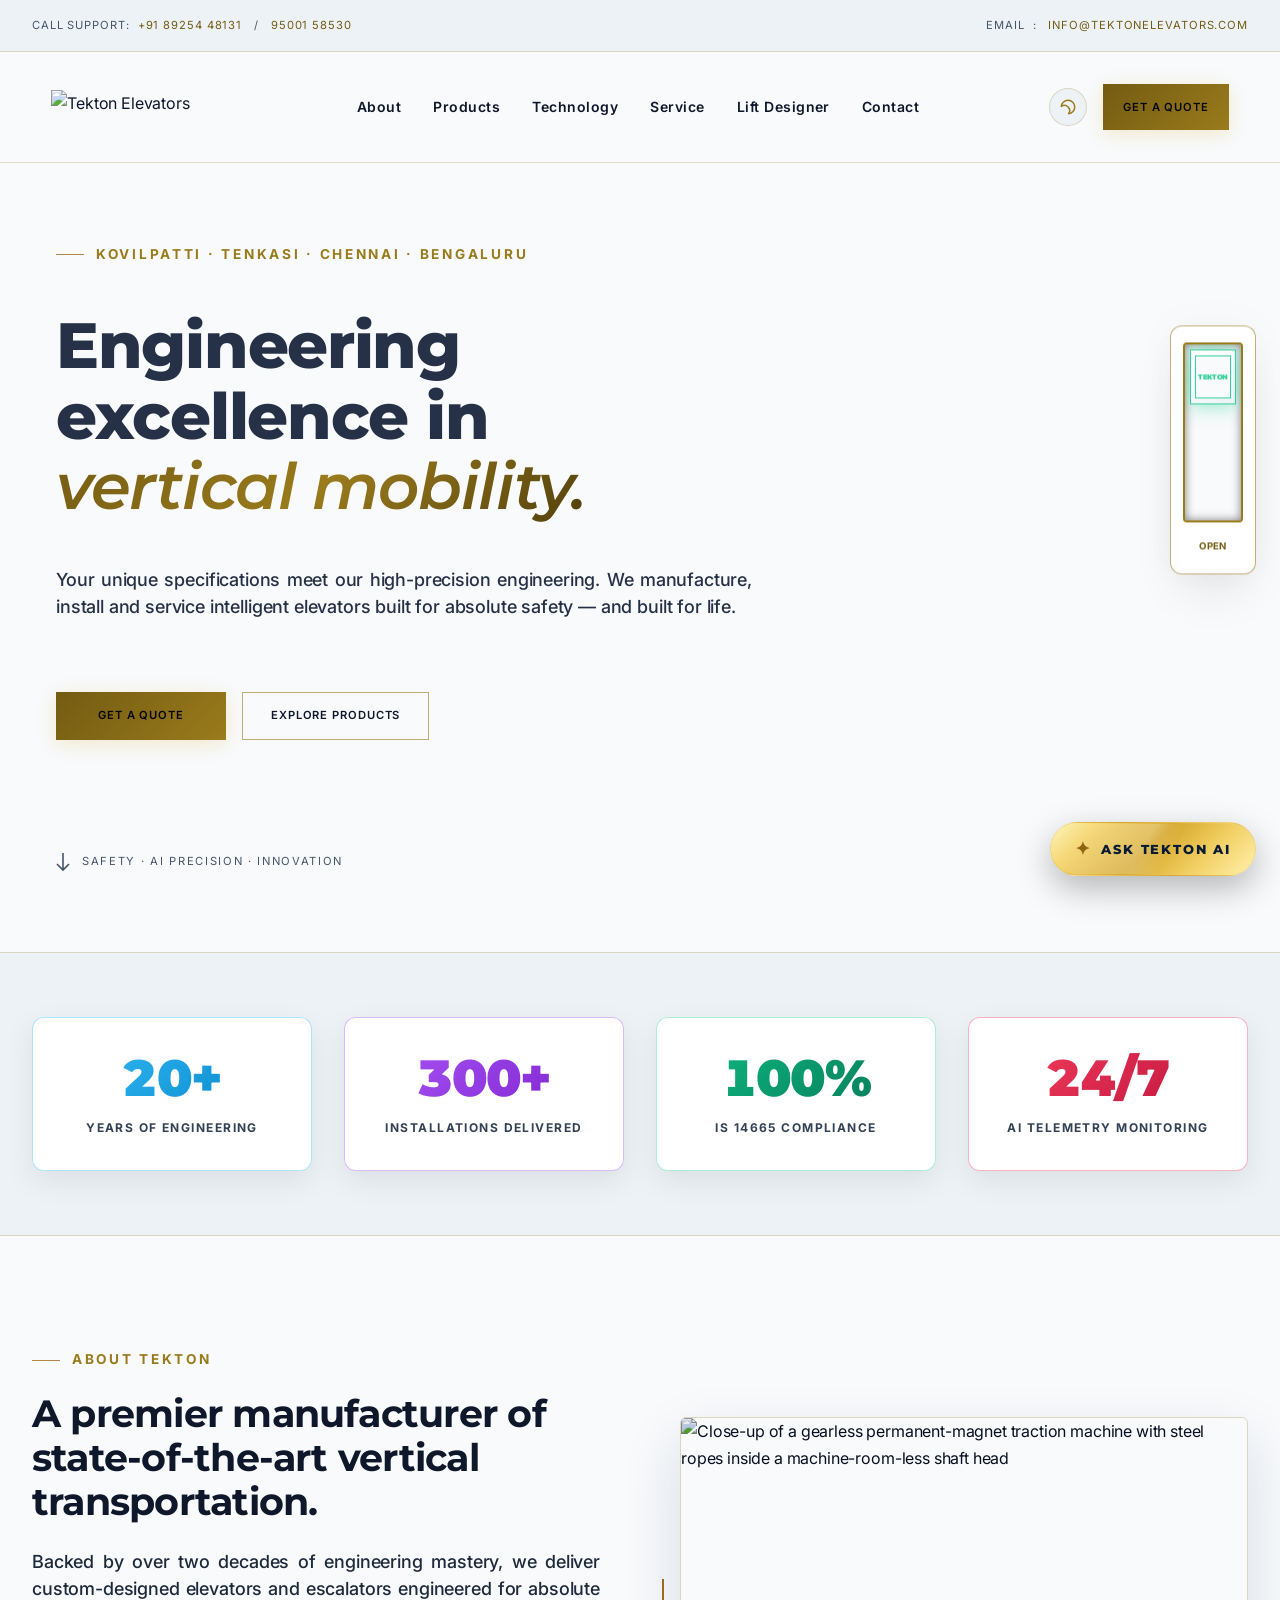
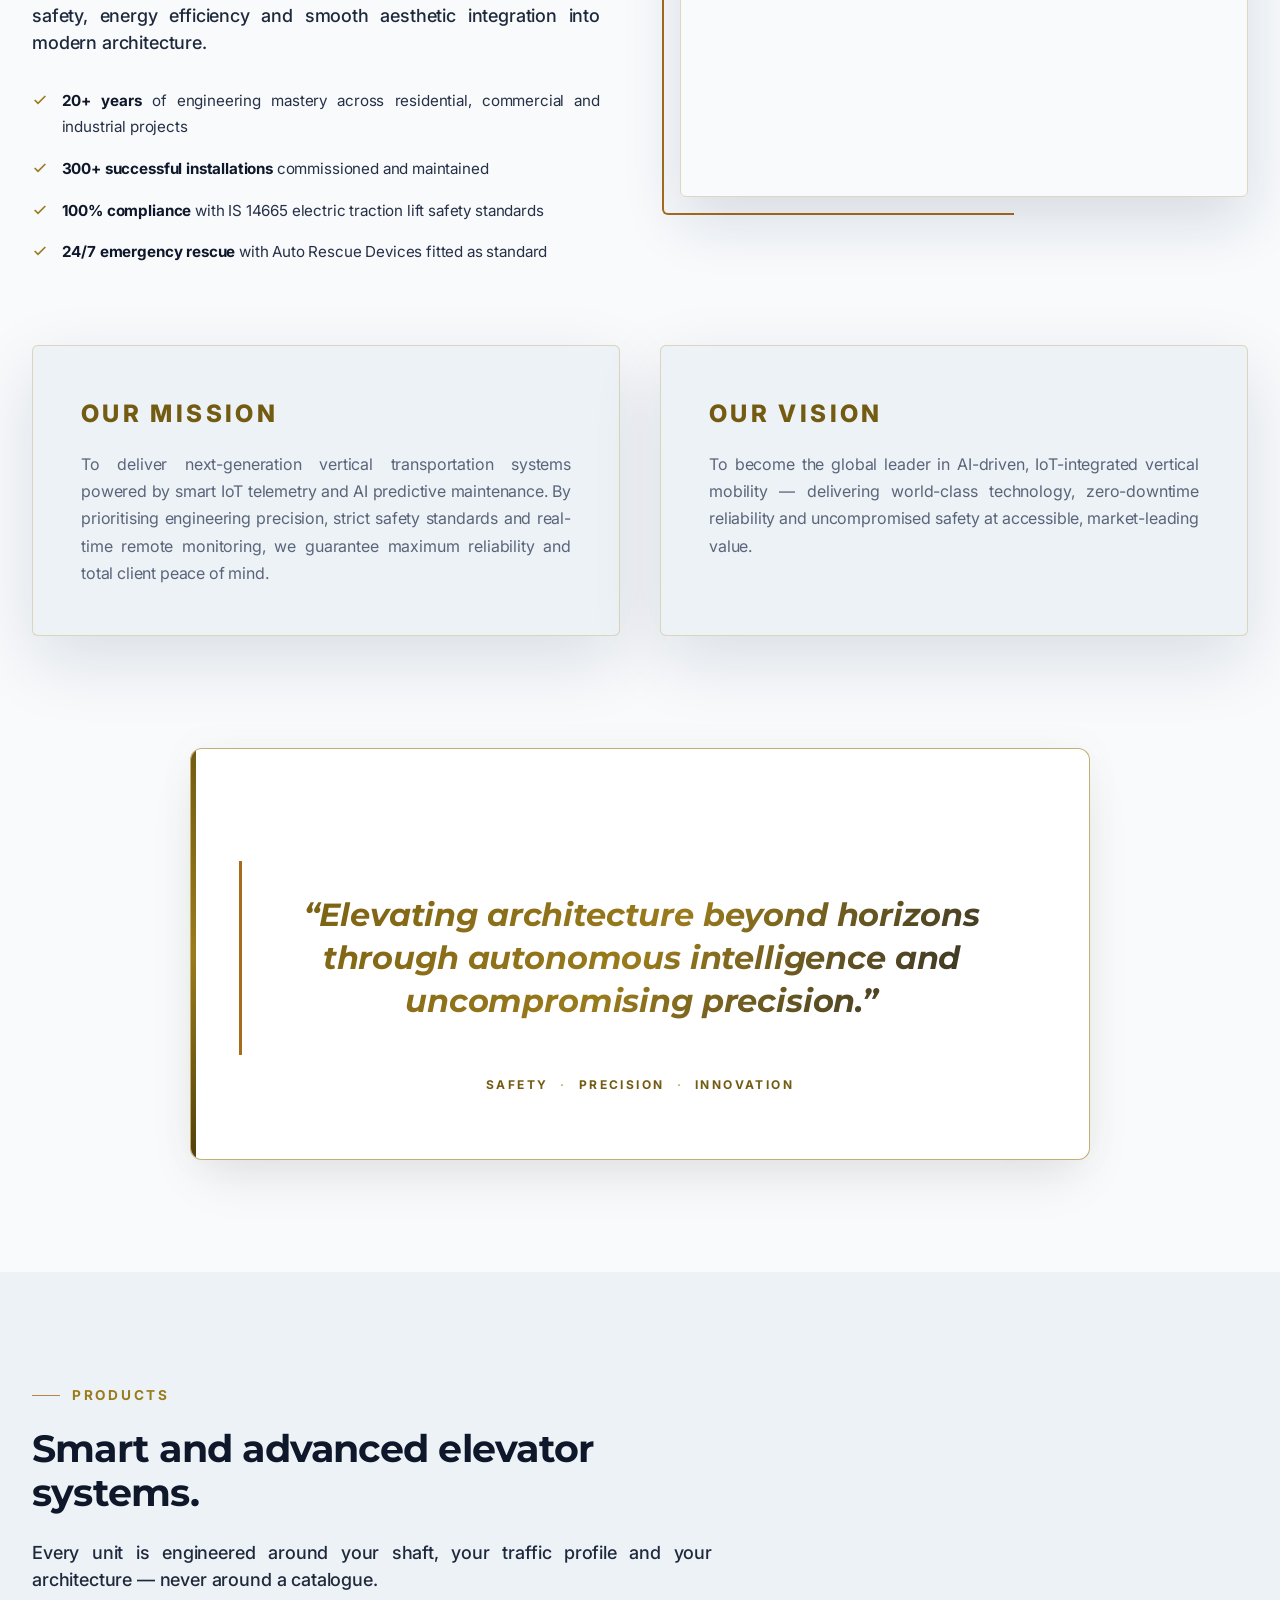
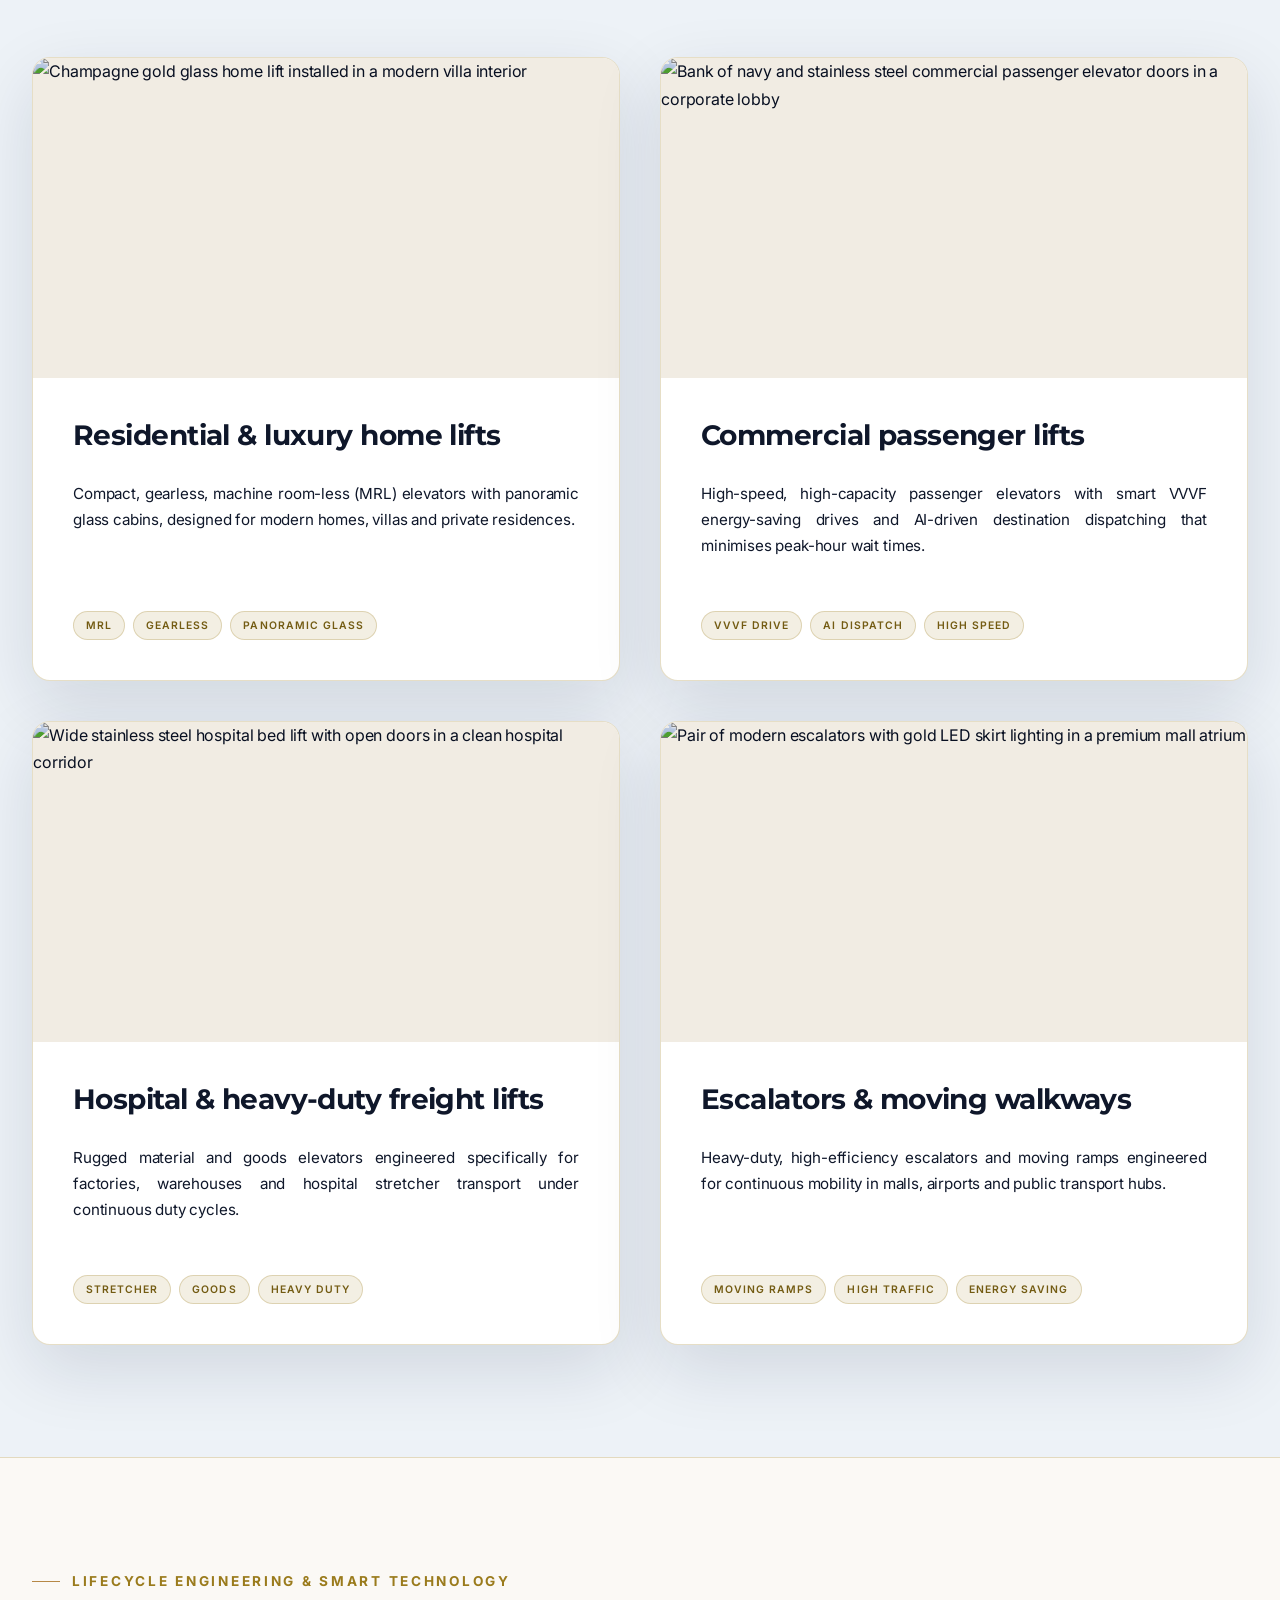
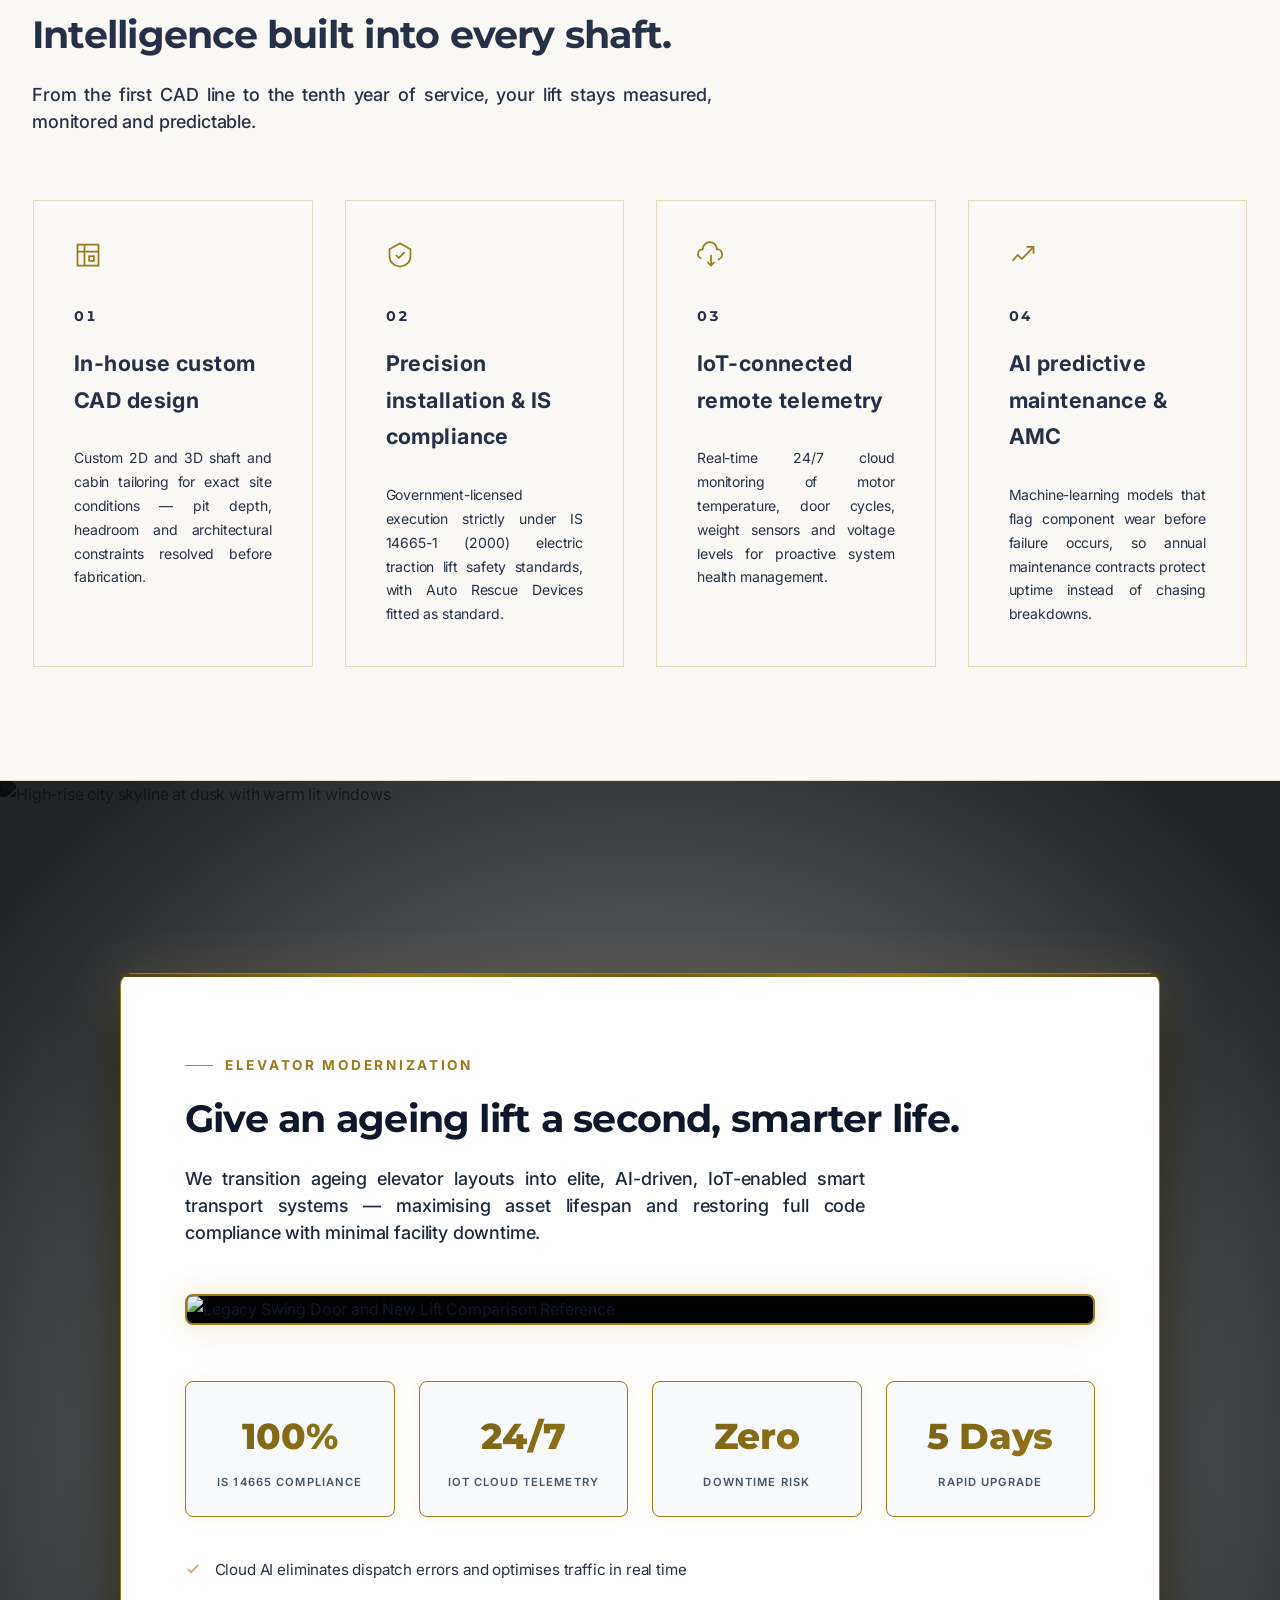
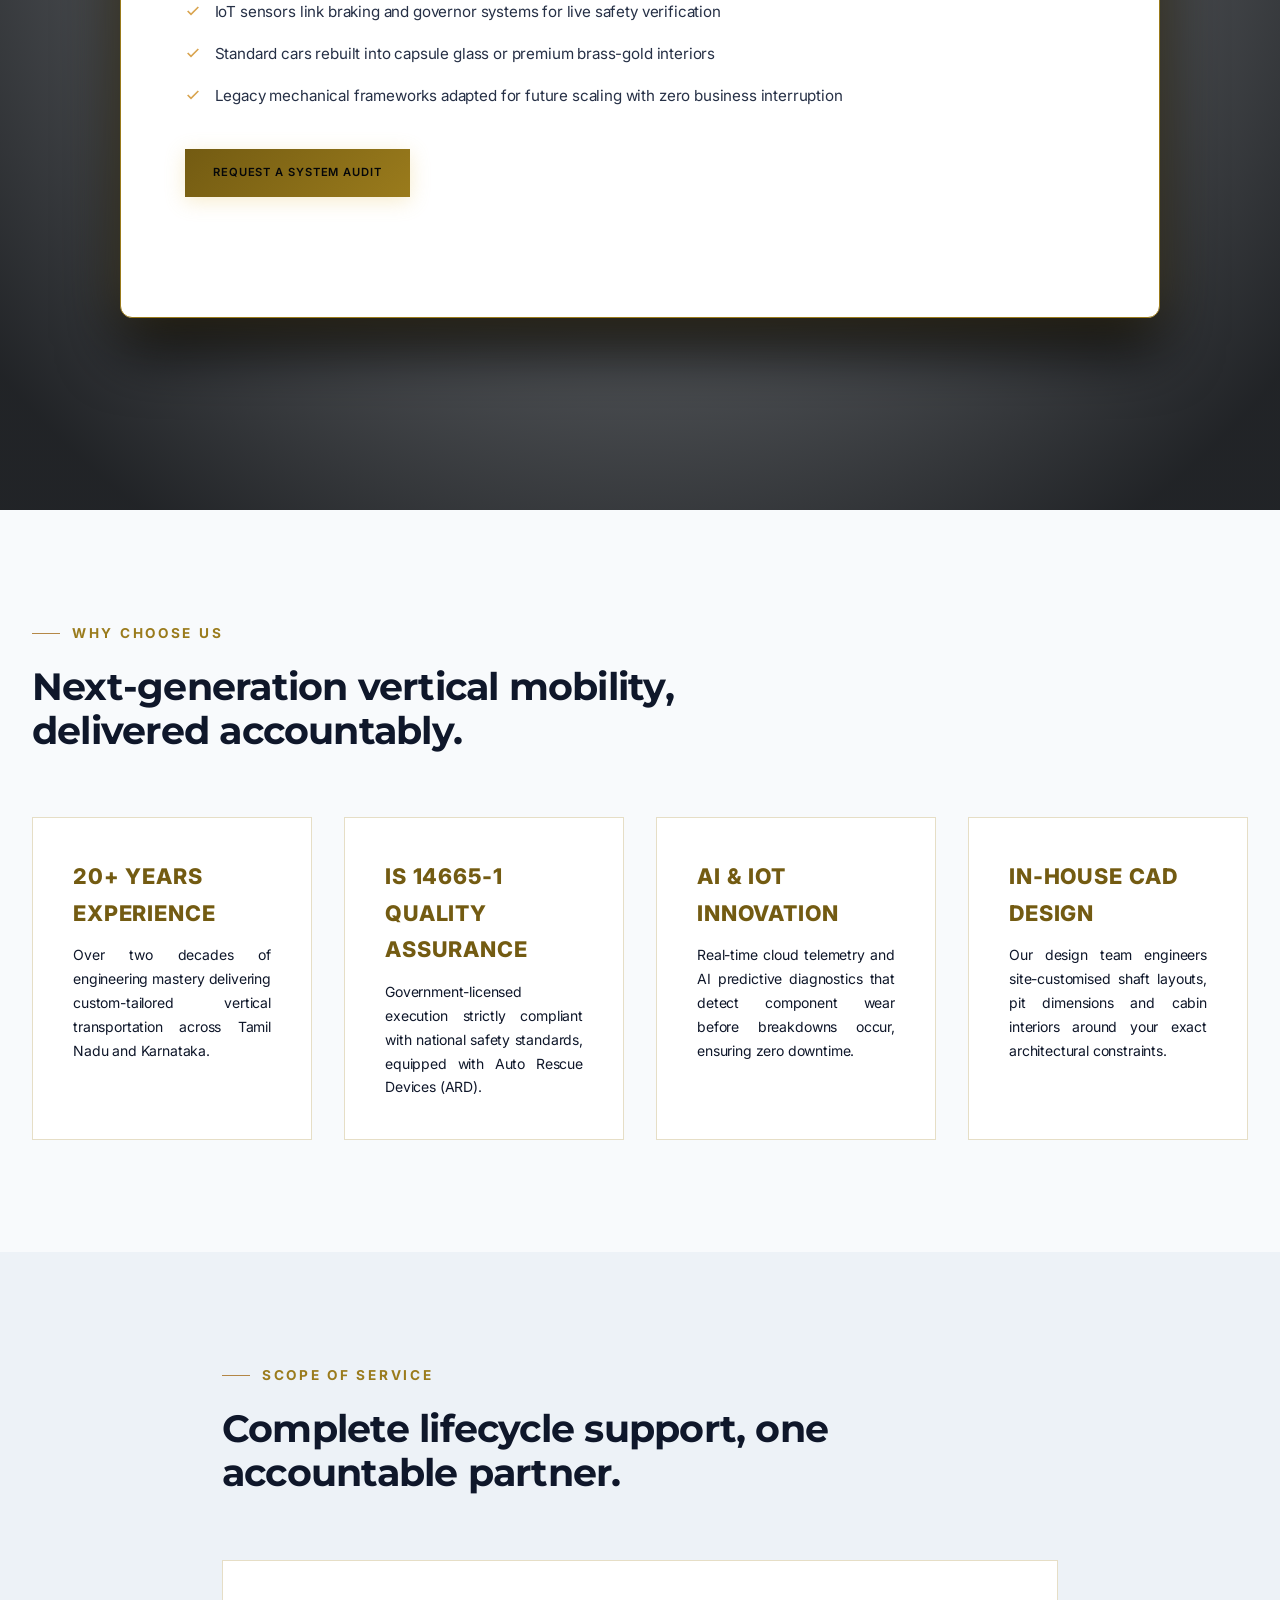
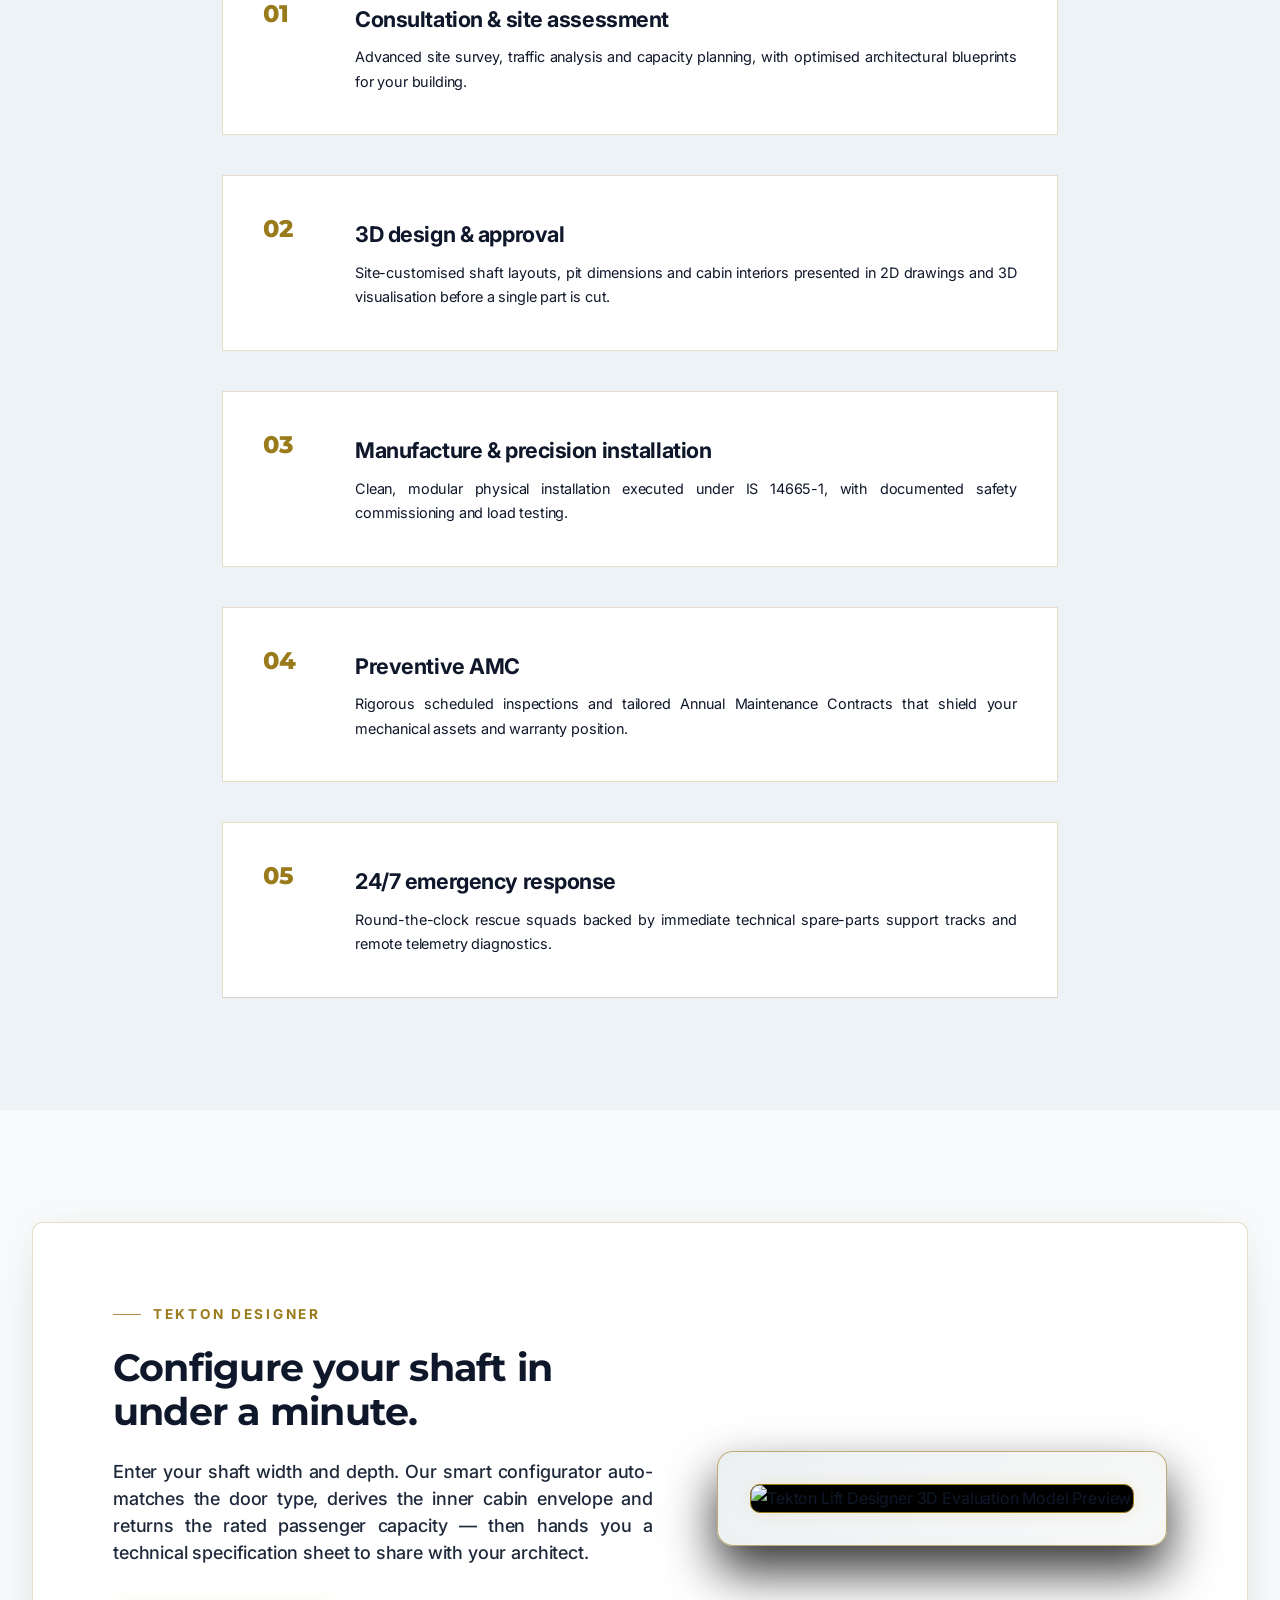
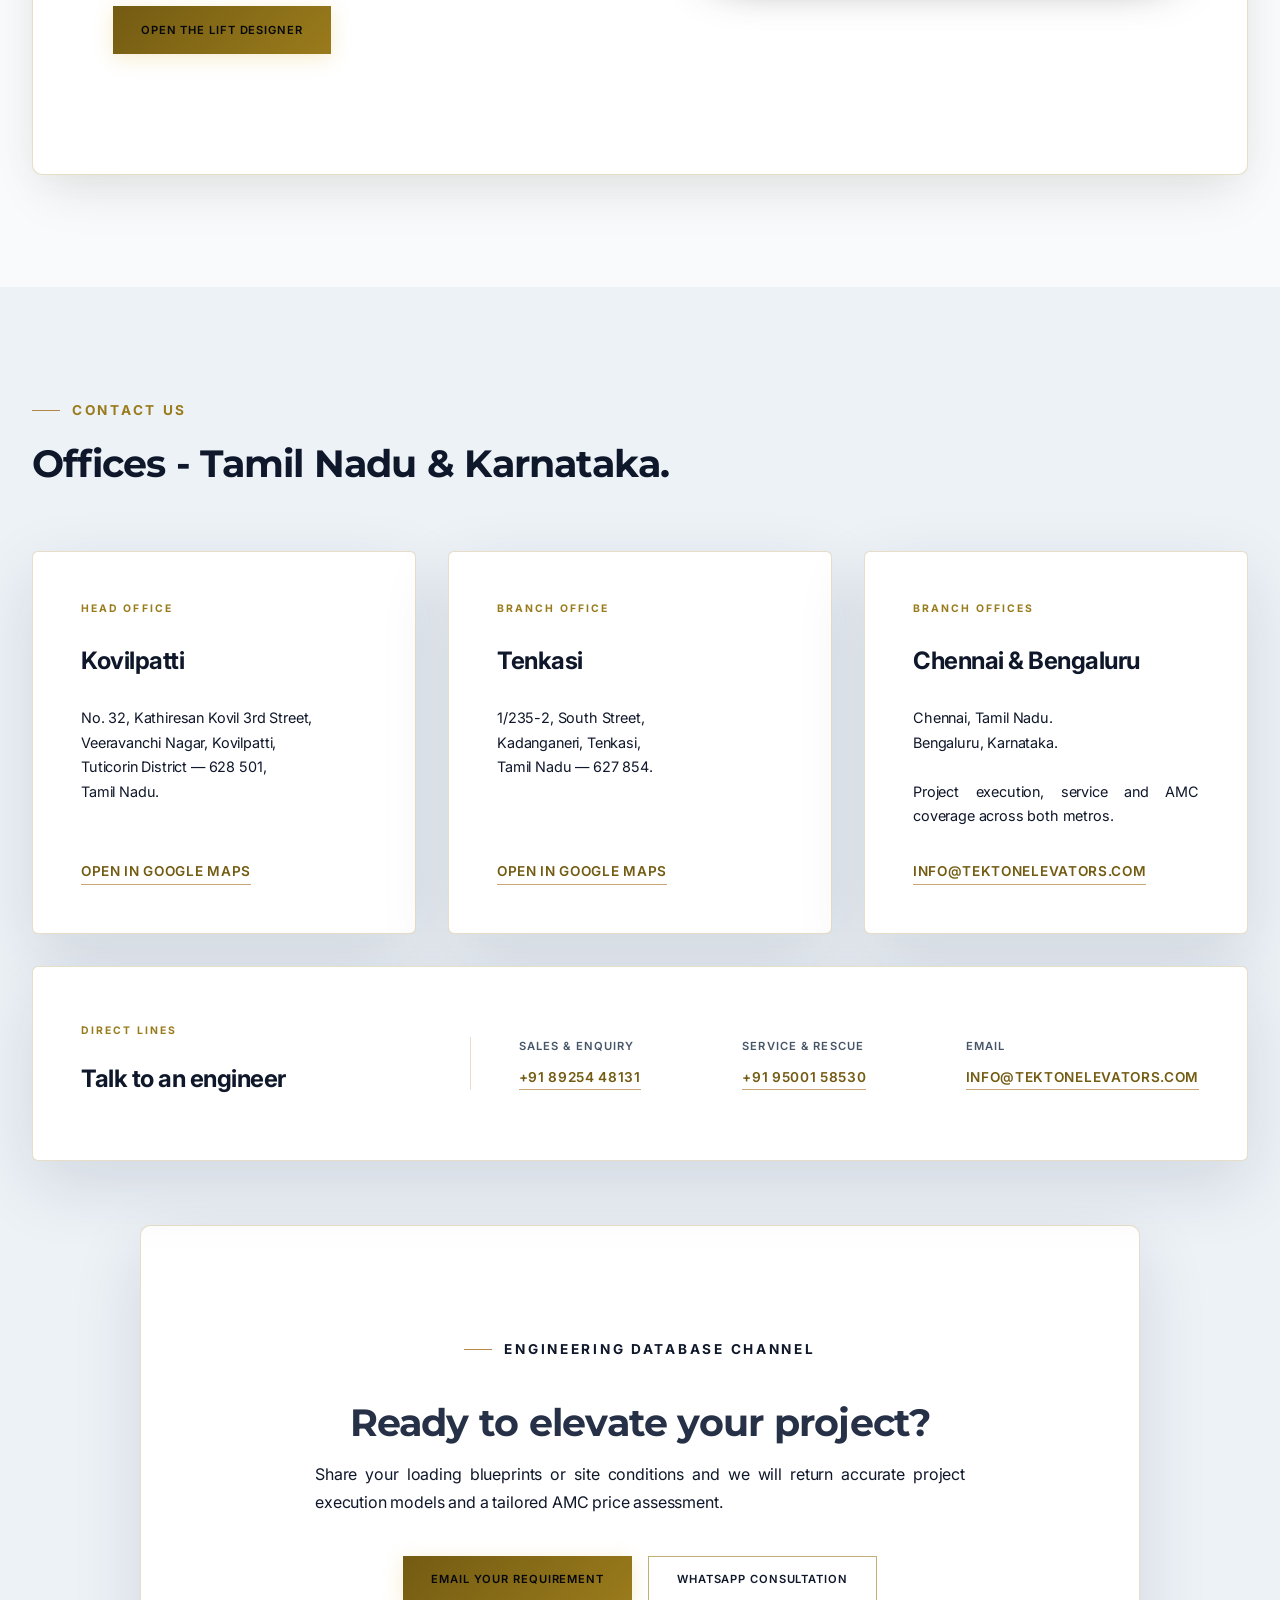
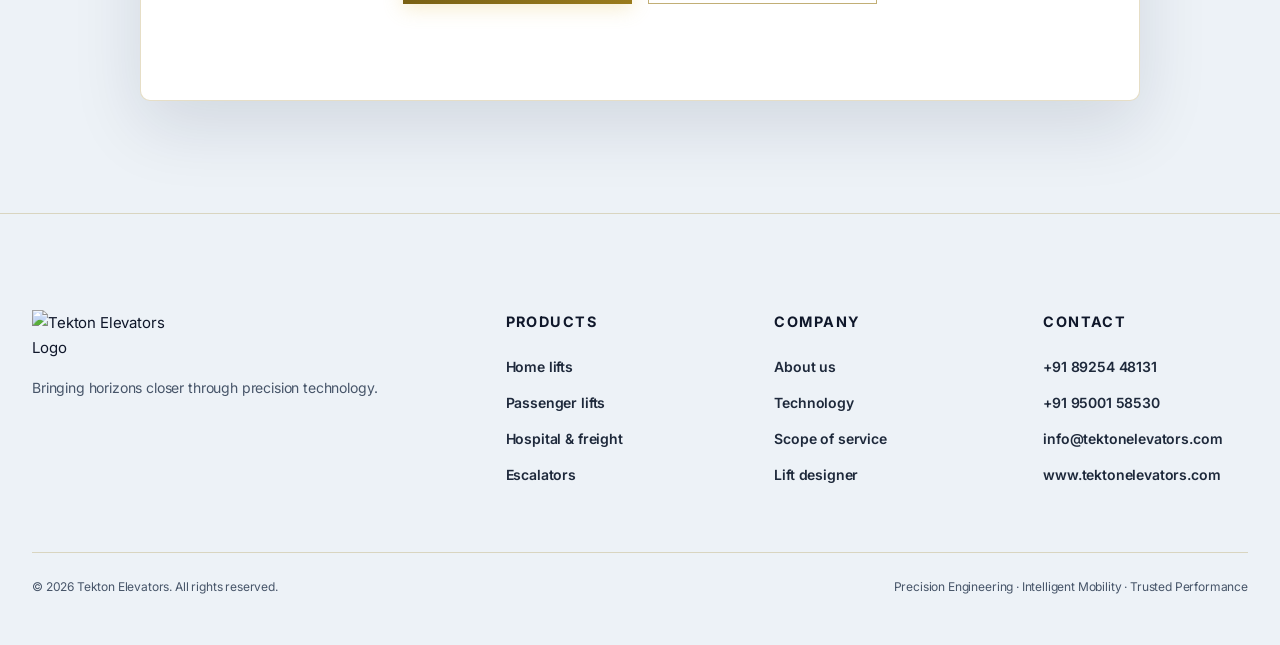
==== index.html @ 2b7258ab "Add files via upload" ====
<!DOCTYPE html>
<html lang="en" data-theme="dark">

<head>

    <meta charset="UTF-8">
        <!-- TEKTON AI ASSISTANT CSS -->

    <style>

      .float-ai-chat {
        position: fixed;
        right: 24px;
        bottom: 24px;
        z-index: 99990;

        display: flex;
        align-items: center;
        gap: 9px;

        height: 52px;
        padding: 0 18px;

        border: 1px solid rgba(255,255,255,.25);
        border-radius: 30px;

        background: linear-gradient(
          135deg,
          #0b2346,
          #07172e
        );

        color: #fff;

        font-family: Arial, Helvetica, sans-serif;
        font-size: 12px;
        font-weight: 800;
        letter-spacing: .04em;

        cursor: pointer;

        box-shadow:
          0 12px 35px rgba(0,0,0,.30);

        transition:
          transform .25s ease,
          box-shadow .25s ease;
      }

      .float-ai-chat:hover {
        transform: translateY(-3px);

        box-shadow:
          0 18px 45px rgba(0,0,0,.40);
      }

      .float-ai-chat:active {
        transform: translateY(-1px);
      }

      .ai-chat-icon {
        width: 30px;
        height: 30px;

        display: flex;
        align-items: center;
        justify-content: center;

        border-radius: 9px;

        background: #fff;
        color: #0b2346;

        font-size: 16px;
        font-weight: 900;
      }

      .ai-chat-text {
        white-space: nowrap;
      }

      .ai-chat-status {
        position: absolute;

        top: 8px;
        left: 29px;

        width: 8px;
        height: 8px;

        border-radius: 50%;

        background: #52d889;

        border: 2px solid #0b2346;
      }

      @media (max-width: 600px) {

        .float-ai-chat {
          right: 14px;
          bottom: 14px;
          height: 48px;
          padding: 0 15px;
        }

        .ai-chat-icon {
          width: 28px;
          height: 28px;
        }

      }

    </style>


<meta name="viewport" content="width=device-width, initial-scale=1">
<title>Tekton Elevators — Engineering Excellence in Vertical Mobility</title>
<meta name="description" content="Tekton Elevators manufactures, installs and services custom home lifts, commercial passenger elevators, hospital and freight lifts and escalators across Tamil Nadu and Karnataka. IS 14665 compliant, IoT-monitored, AI predictive maintenance.">
<meta property="og:title" content="Tekton Elevators — Engineering Excellence in Vertical Mobility">
<meta property="og:description" content="Custom-designed elevators and escalators engineered for absolute safety, energy efficiency and seamless architectural integration.">
<meta property="og:image" content="./assets/hero-atrium.webp">
<meta property="og:type" content="website">
<link rel="stylesheet" href="./style.css">
<link rel="stylesheet" href="./chat.css">
<link rel="stylesheet" href="./luxury-responsive.css">
<link rel="preconnect" href="https://fonts.googleapis.com">
<link rel="preconnect" href="https://fonts.gstatic.com" crossorigin>
<link href="https://fonts.googleapis.com/css2?family=Montserrat:ital,wght@0,600;0,700;0,800;0,900;1,600;1,700&family=Inter:wght@400;500;600;700;800&display=swap" rel="stylesheet">
<style>
  /* ==========================================================================
     TEKTON ELEVATORS — ULTIMATE LUXURY DESIGN SYSTEM (FIXED & VISIBLE)
     ========================================================================== */
  :root[data-theme="dark"] {
    --bg-primary: #05070A;
    --bg-secondary: #0A0E17;
    --bg-surface: #101622;
    --bg-surface-hover: #182030;
    --gold-primary: #E5C158;
    --gold-light: #F7E7A6;
    --gold-dark: #B39132;
    --gold-muted: rgba(229, 193, 88, 0.15);
    --text-main: #E2E8F0;
    --text-muted: #94A3B8;
    --hero-heading: #FFFFFF;
    --hero-lede: #CBD5E1;
    --border-subtle: rgba(229, 193, 88, 0.15);
    --border-hover: rgba(229, 193, 88, 0.4);
    --shadow-luxury: 0 25px 50px -12px rgba(0, 0, 0, 0.8), 0 0 35px rgba(229, 193, 88, 0.08);
    --glow-gold: 0 0 30px rgba(229, 193, 88, 0.3);
    --stat-bg: rgba(16, 22, 34, 0.7);
    --stat-text: #94A3B8;
  }

  :root[data-theme="light"] {
    --bg-primary: #F8FAFC;
    --bg-secondary: #EDF2F7;
    --bg-surface: #FFFFFF;
    --bg-surface-hover: #E2E8F0;
    --gold-primary: #9A7B1C;
    --gold-light: #735B12;
    --gold-dark: #52400C;
    --gold-muted: rgba(154, 123, 28, 0.12);
    --text-main: #0F172A;
    --text-muted: #475569;
    --hero-heading: #0F172A;
    --hero-lede: #1E293B;
    --border-subtle: rgba(154, 123, 28, 0.25);
    --border-hover: rgba(154, 123, 28, 0.6);
    --shadow-luxury: 0 25px 50px -12px rgba(0, 0, 0, 0.1), 0 0 35px rgba(154, 123, 28, 0.05);
    --glow-gold: 0 0 30px rgba(154, 123, 28, 0.2);
    --stat-bg: #FFFFFF;
    --stat-text: #334155;
  }

  :root {
    --transition-smooth: cubic-bezier(0.16, 1, 0.3, 1);
  }

  *, *::before, *::after { box-sizing: border-box; margin: 0; padding: 0; }

  html {
    scroll-behavior: smooth;
    -webkit-text-size-adjust: 100%;
  }

  body {
    background-color: var(--bg-primary);
    color: var(--text-main);
    font-family: 'Inter', sans-serif;
    letter-spacing: -0.01em;
    overflow-x: hidden;
    line-height: 1.7;
    transition: background-color 0.4s ease, color 0.4s ease;
  }

  p, .lede, .card__body p, .feat p, .panel p, .office address, .footer__tagline, .steps p, .why__item p {
    text-align: justify;
    text-justify: inter-word;
  }

  h1, h2, h3, h4, .h-hero, .h-sec, .h-card {
    font-family: 'Montserrat', sans-serif;
    font-weight: 700;
    letter-spacing: -0.02em;
    color: var(--hero-heading);
    transition: color 0.4s ease;
  }

  a { text-decoration: none; color: inherit; }
  ul, ol { list-style: none; }

  .wrap {
    max-width: 1320px;
    margin: 0 auto;
    padding: 0 1.5rem;
  }

  @media(min-width: 768px) {
    .wrap { padding: 0 2rem; }
  }

  /* Global Fixed Right-Side 3D Scroll Lift Model Widget (Fully Functional JS Scroll Sync) */
  .global-lift-widget {
    position: fixed;
    right: 1.5rem;
    top: 50%;
    transform: translateY(-50%);
    z-index: 998;
    background: var(--bg-surface);
    border: 1px solid var(--border-hover);
    border-radius: 12px;
    padding: 1rem 0.75rem;
    text-align: center;
    box-shadow: var(--shadow-luxury);
    backdrop-filter: blur(10px);
  }
  .global-lift-shaft {
    width: 60px;
    height: 180px;
    background: var(--bg-primary);
    border: 2px solid var(--gold-primary);
    margin: 0 auto 0.5rem auto;
    position: relative;
    overflow: hidden;
    border-radius: 4px;
    box-shadow: inset 0 0 10px rgba(0,0,0,0.5);
  }
  .global-lift-cabin {
    width: 46px;
    height: 55px;
    background: linear-gradient(135deg, var(--bg-surface) 0%, var(--bg-secondary) 100%);
    border: 1.5px solid var(--gold-light);
    position: absolute;
    left: 5px;
    top: 5px;
    will-change: transform;
    display: flex;
    flex-direction: column;
    align-items: center;
    justify-content: center;
    box-shadow: 0 0 12px rgba(229, 193, 88, 0.3);
  }
  .global-lift-doors {
    width: 80%;
    height: 80%;
    background: var(--bg-primary);
    border: 1px solid var(--gold-primary);
    display: flex;
    justify-content: space-between;
    position: relative;
    overflow: hidden;
  }
  .global-door-pane {
    width: 50%;
    height: 100%;
    background: var(--bg-surface-hover);
    border: 1px solid var(--gold-primary);
    transition: transform 0.3s cubic-bezier(0.16, 1, 0.3, 1);
    display: flex;
    align-items: center;
    justify-content: center;
    overflow: hidden;
  }

  .global-lift-cabin.doors-open {
    border-color: #34D399;
    box-shadow: 0 0 20px rgba(52, 211, 153, 0.6);
  }
  .global-lift-cabin.doors-open .global-lift-doors {
    border-color: #34D399;
  }
  .global-lift-cabin.doors-open .global-door-pane {
    border-color: #34D399;
    background: rgba(52, 211, 153, 0.15);
  }
  .global-lift-cabin.doors-open .global-door-left {
    transform: translateX(-100%);
  }
  .global-lift-cabin.doors-open .global-door-right {
    transform: translateX(100%);
  }

  .global-lift-cabin.is-moving {
    border-color: var(--moving-color, #38BDF8);
    box-shadow: 0 0 20px var(--moving-glow, rgba(56, 189, 248, 0.6));
  }
  .global-lift-cabin.is-moving .global-lift-doors {
    border-color: var(--moving-color, #38BDF8);
  }
  .global-lift-cabin.is-moving .global-door-pane {
    border-color: var(--moving-color, #38BDF8);
    background: var(--moving-bg, rgba(56, 189, 248, 0.15));
    transform: translateX(0);
  }

  .global-lift-logo {
    position: absolute;
    inset: 0;
    display: flex;
    align-items: center;
    justify-content: center;
    opacity: 0;
    transition: opacity 0.3s ease 0.1s;
    font-family: 'Montserrat', sans-serif;
    font-weight: 900;
    font-size: 7px;
    color: #34D399;
    text-transform: uppercase;
    letter-spacing: -0.05em;
    text-align: center;
    pointer-events: none;
  }
  .global-lift-cabin.doors-open .global-lift-logo {
    opacity: 1;
  }
  .global-lift-label {
    font-size: 0.6rem;
    text-transform: uppercase;
    letter-spacing: 0.05em;
    color: var(--gold-light);
    font-weight: 700;
  }

  /* Topbar */
  .topbar {
    background: var(--bg-secondary);
    border-bottom: 1px solid var(--border-subtle);
    font-size: 0.7rem;
    letter-spacing: 0.08em;
    text-transform: uppercase;
    color: var(--text-muted);
    padding: 0.5rem 0;
  }
  .topbar .wrap { display: flex; justify-content: space-between; align-items: center; flex-wrap: wrap; gap: 0.5rem; }
  .topbar a { color: var(--gold-light); transition: color 0.3s; }
  .topbar a:hover { color: var(--gold-primary); }

  @media(max-width: 768px) {
    .topbar .wrap { justify-content: center; text-align: center; }
    .topbar__hide { display: none; }
  }

  /* ==========================================================================
     INDEX PAGE HEADER & FOOTER OVERRIDES (ISOLATED & HIGH-CONTRAST)
     ========================================================================== */

  /* Header Overrides */
  .header {
    position: sticky;
    top: 0;
    z-index: 1000;
    background: var(--bg-primary);
    backdrop-filter: blur(20px);
    border-bottom: 1px solid var(--border-subtle);
    padding: 1rem 0;
  }
  .header .wrap { display: flex; align-items: center; justify-content: space-between; }
  .logo__img { height: 35px; width: auto; display: block; max-width: 160px; }
  
  :root[data-theme="dark"] .logo__light { display: block; }
  :root[data-theme="dark"] .logo__dark { display: none; }
  :root[data-theme="light"] .logo__light { display: none; }
  :root[data-theme="light"] .logo__dark { display: block; }

  .nav { display: flex; gap: 2rem; align-items: center; }
  .nav a {
    font-size: 0.875rem;
    font-weight: 600;
    color: var(--text-main) !important;
    position: relative;
    transition: color 0.3s;
  }
  .nav a::after {
    content: '';
    position: absolute;
    bottom: -4px;
    left: 0;
    width: 0;
    height: 2px;
    background: var(--gold-primary);
    transition: width 0.3s var(--transition-smooth);
  }
  .nav a:hover { color: var(--gold-light) !important; }
  .nav a:hover::after { width: 100%; }

  :root[data-theme="light"] .nav a {
    color: #0F172A !important;
  }
  :root[data-theme="light"] .nav a:hover {
    color: #9A7B1C !important;
  }

  .header__actions { display: flex; align-items: center; gap: 1rem; }
  
  .theme-toggle-btn {
    background: var(--bg-secondary);
    border: 1px solid var(--border-subtle);
    color: var(--gold-primary);
    width: 38px;
    height: 38px;
    border-radius: 50%;
    display: flex;
    align-items: center;
    justify-content: center;
    cursor: pointer;
    transition: all 0.3s var(--transition-smooth);
    flex-shrink: 0;
  }
  .theme-toggle-btn:hover {
    border-color: var(--gold-primary);
    box-shadow: var(--glow-gold);
    transform: scale(1.08);
  }
  .theme-toggle-btn svg {
    width: 18px;
    height: 18px;
    transition: transform 0.5s ease;
  }
  :root[data-theme="light"] .theme-toggle-btn svg {
    transform: rotate(180deg);
  }

  .icon-btn { background: none; border: none; color: var(--text-main); cursor: pointer; display: none; z-index: 1002; }

  /* Footer Overrides */
  .footer {
    background: var(--bg-secondary);
    border-top: 1px solid var(--border-subtle);
    padding: 4rem 0 2rem 0;
    color: var(--text-main);
  }
  @media(min-width: 768px) { .footer { padding: 6rem 0 3rem 0; } }
  .footer__grid { display: grid; grid-template-columns: 1fr; gap: 2.5rem; margin-bottom: 3rem; }
  @media(min-width: 768px) { .footer__grid { grid-template-columns: repeat(2, 1fr); gap: 3rem; } }
  @media(min-width: 1024px) { .footer__grid { grid-template-columns: 2fr 1fr 1fr 1fr; gap: 4rem; margin-bottom: 4rem; } }
  
  .footer__tagline { margin-top: 1rem; font-size: 0.875rem; max-width: 350px; color: var(--text-muted); }
  .footer h4 { color: var(--hero-heading) !important; font-size: 0.9rem; letter-spacing: 0.1em; text-transform: uppercase; margin-bottom: 1.25rem; font-weight: 700; }
  .footer ul { display: flex; flex-direction: column; gap: 0.65rem; }
  .footer a { font-size: 0.875rem; color: var(--text-main) !important; font-weight: 500; text-decoration: none; transition: color 0.3s; }
  .footer a:hover { color: var(--gold-primary) !important; text-decoration: underline; text-underline-offset: 4px; }
  
  :root[data-theme="light"] .footer {
    background: #EDF2F7;
    color: #0F172A;
  }
  :root[data-theme="light"] .footer h4 {
    color: #0F172A !important;
  }
  :root[data-theme="light"] .footer a {
    color: #1E293B !important;
    font-weight: 600;
  }
  :root[data-theme="light"] .footer a:hover {
    color: #9A7B1C !important;
  }
  :root[data-theme="light"] .footer__tagline {
    color: #475569;
  }

  .footer__bottom { 
    border-top: 1px solid var(--border-subtle); 
    padding-top: 1.5rem; 
    display: flex; 
    flex-direction: column; 
    gap: 0.75rem; 
    align-items: center; 
    text-align: center;
    font-size: 0.75rem; 
    color: var(--text-muted);
  }
  @media(min-width: 768px) { 
    .footer__bottom { flex-direction: row; justify-content: space-between; text-align: left; } 
  }

  /* Buttons */
  .btn {
    border-radius: 0px;
    font-weight: 600;
    letter-spacing: 0.08em;
    text-transform: uppercase;
    font-size: 0.7rem;
    padding: 0.85rem 1.75rem;
    transition: all 0.4s var(--transition-smooth);
    display: inline-flex;
    align-items: center;
    justify-content: center;
    gap: 0.5rem;
    white-space: nowrap;
  }
  .btn--gold {
    background: linear-gradient(135deg, var(--gold-light) 0%, var(--gold-primary) 100%);
    color: #05070A;
    border: none;
    box-shadow: 0 4px 20px rgba(229, 193, 88, 0.3);
  }
  .btn--gold:hover {
    background: linear-gradient(135deg, #fff 0%, var(--gold-light) 100%);
    box-shadow: var(--glow-gold);
    transform: translateY(-2px);
  }
  .btn--onDark, .btn--ghost {
    background: transparent;
    color: var(--text-main);
    border: 1px solid var(--border-hover);
  }
  .btn--onDark:hover, .btn--ghost:hover {
    border-color: var(--gold-primary);
    color: var(--gold-light);
    background: rgba(229, 193, 88, 0.05);
    transform: translateY(-2px);
  }

  /* Eyebrow */
  .eyebrow {
    font-size: 0.85rem;
    text-transform: uppercase;
    letter-spacing: 0.2em;
    color: var(--gold-primary);
    font-weight: 700;
    margin-bottom: 1.25rem;
  }

  /* Hero */
  .hero {
    position: relative;
    min-height: 85vh;
    display: flex;
    align-items: center;
    padding: 5rem 0;
  }
  .hero__media {
    position: absolute;
    inset: 0;
    z-index: -1;
  }
  .hero__media img {
    width: 100%;
    height: 100%;
    object-fit: cover;
  }
  
  :root[data-theme="dark"] .hero__media::after {
    content: '';
    position: absolute;
    inset: 0;
    background: radial-gradient(circle at center, rgba(5, 7, 10, 0.3) 0%, rgba(5, 7, 10, 0.88) 85%, var(--bg-primary) 100%),
                linear-gradient(180deg, rgba(5, 7, 10, 0.6) 0%, transparent 40%, var(--bg-primary) 100%);
  }
  :root[data-theme="light"] .hero__media::after {
    content: '';
    position: absolute;
    inset: 0;
    background: radial-gradient(circle at center, rgba(248, 250, 252, 0.8) 0%, rgba(248, 250, 252, 0.94) 85%, var(--bg-primary) 100%),
                linear-gradient(180deg, rgba(248, 250, 252, 0.85) 0%, transparent 40%, var(--bg-primary) 100%);
  }

  .hero__inner { max-width: 800px; margin-left: max(1.5rem, calc((100vw - 1320px) / 2)); z-index: 1; padding-right: 1.5rem; }
  
  .h-hero {
    font-size: clamp(2.25rem, 5vw, 5.25rem);
    line-height: 1.1;
    font-weight: 800;
    margin-bottom: 1.25rem;
    color: var(--hero-heading);
  }
  .gold-italic {
    font-style: italic;
    font-weight: 600;
    background: linear-gradient(135deg, var(--gold-light) 0%, var(--gold-primary) 50%, var(--gold-dark) 100%);
    -webkit-background-clip: text;
    -webkit-text-fill-color: transparent;
  }
  .lede {
    font-size: clamp(1rem, 1.5vw, 1.125rem);
    color: var(--hero-lede);
    margin-bottom: 2rem;
    max-width: 680px;
    font-weight: 500;
  }
  .hero__cta { display: flex; flex-wrap: wrap; gap: 1rem; align-items: center; margin-bottom: 2.5rem; }
  .hero__scroll {
    display: flex;
    align-items: center;
    gap: 0.75rem;
    font-size: 0.7rem;
    letter-spacing: 0.15em;
    text-transform: uppercase;
    color: var(--text-muted);
  }

  /* Stats Section */
  .stats {
    border-top: 1px solid var(--border-subtle);
    border-bottom: 1px solid var(--border-subtle);
    background: var(--bg-secondary);
    padding: 4rem 0;
    position: relative;
    overflow: hidden;
  }
  .stats__grid { display: grid; grid-template-columns: repeat(4, 1fr); gap: 2rem; text-align: center; position: relative; z-index: 1; }
  
  .stat-item {
    background: var(--stat-bg);
    border: 1.5px solid var(--item-border, rgba(229, 193, 88, 0.3));
    border-radius: 12px;
    padding: 2rem 1.25rem;
    box-shadow: 0 10px 30px rgba(0,0,0,0.08);
    backdrop-filter: blur(10px);
    transition: transform 0.4s ease, box-shadow 0.4s ease, border-color 0.4s ease;
  }
  .stat-item:hover {
    transform: translateY(-4px);
    border-color: var(--item-glow, #38BDF8);
    box-shadow: 0 0 30px var(--item-shadow, rgba(56, 189, 248, 0.3));
  }

  .stat-item:nth-child(1) { --item-border: rgba(56, 189, 248, 0.4); --item-glow: #38BDF8; --item-shadow: rgba(56, 189, 248, 0.4); }
  .stat-item:nth-child(2) { --item-border: rgba(168, 85, 247, 0.4); --item-glow: #A855F7; --item-shadow: rgba(168, 85, 247, 0.4); }
  .stat-item:nth-child(3) { --item-border: rgba(52, 211, 153, 0.4); --item-glow: #34D399; --item-shadow: rgba(52, 211, 153, 0.4); }
  .stat-item:nth-child(4) { --item-border: rgba(244, 63, 94, 0.4); --item-glow: #F43F5E; --item-shadow: rgba(244, 63, 94, 0.4); }

  .stat__num {
    font-family: 'Montserrat', sans-serif;
    font-size: clamp(2.5rem, 4vw, 3.25rem);
    font-weight: 900;
    line-height: 1.1;
    margin-bottom: 0.5rem;
    -webkit-background-clip: text;
    -webkit-text-fill-color: transparent;
  }
  .stat-item:nth-child(1) .stat__num { background-image: linear-gradient(135deg, #38BDF8 0%, #0284C7 100%); }
  .stat-item:nth-child(2) .stat__num { background-image: linear-gradient(135deg, #A855F7 0%, #7E22CE 100%); }
  .stat-item:nth-child(3) .stat__num { background-image: linear-gradient(135deg, #10B981 0%, #047857 100%); }
  .stat-item:nth-child(4) .stat__num { background-image: linear-gradient(135deg, #F43F5E 0%, #BE123C 100%); }

  :root[data-theme="dark"] .stat-item:nth-child(1) .stat__num { background-image: linear-gradient(135deg, #7DD3FC 0%, #38BDF8 100%); }
  :root[data-theme="dark"] .stat-item:nth-child(2) .stat__num { background-image: linear-gradient(135deg, #D8B4FE 0%, #A855F7 100%); }
  :root[data-theme="dark"] .stat-item:nth-child(3) .stat__num { background-image: linear-gradient(135deg, #6EE7B7 0%, #34D399 100%); }
  :root[data-theme="dark"] .stat-item:nth-child(4) .stat__num { background-image: linear-gradient(135deg, #FDA4AF 0%, #F43F5E 100%); }

  .stat__label { font-size: 0.75rem; text-transform: uppercase; letter-spacing: 0.12em; color: var(--stat-text); font-weight: 700; }

  /* Sections Layout */
  section { padding: 5rem 0; }
  @media(min-width: 768px) { section { padding: 7rem 0; } }

  .section--tint { background: var(--bg-secondary); }
  .section--dark { background: var(--bg-secondary); border-top: 1px solid var(--border-subtle); border-bottom: 1px solid var(--border-subtle); }

  .sec-head { max-width: 700px; margin-bottom: 3rem; }
  @media(min-width: 768px) { .sec-head { margin-bottom: 4rem; } }
  .h-sec { font-size: clamp(1.85rem, 3vw, 3rem); line-height: 1.15; font-weight: 700; margin-top: 0.5rem; color: var(--hero-heading); }

  .split { display: grid; grid-template-columns: 1fr; gap: 3rem; align-items: center; }
  @media(min-width: 1024px) { .split { grid-template-columns: 1fr 1fr; gap: 5rem; } }
  .split__media img { width: 100%; height: auto; display: block; border: 1px solid var(--border-subtle); filter: brightness(0.9) contrast(1.05); }

  .checklist { margin-top: 1.5rem; display: flex; flex-direction: column; gap: 1rem; }
  .checklist li { display: flex; align-items: flex-start; gap: 0.85rem; font-size: 0.9rem; color: var(--text-main); text-align: justify; }
  @media(min-width: 768px) { .checklist li { font-size: 0.95rem; } }
  .checklist svg { color: var(--gold-primary); flex-shrink: 0; margin-top: 4px; }
  .checklist b { color: var(--hero-heading); }

  .duo { display: grid; grid-template-columns: 1fr; gap: 2rem; margin-top: 4rem; }
  @media(min-width: 768px) { .duo { grid-template-columns: 1fr 1fr; gap: 2.5rem; margin-top: 5rem; } }
  .panel {
    background: var(--bg-secondary);
    border: 1px solid var(--border-subtle);
    padding: 2rem;
    position: relative;
    transition: all 0.5s var(--transition-smooth);
  }
  @media(min-width: 768px) { .panel { padding: 3rem; } }
  .panel:hover { border-color: var(--gold-primary); box-shadow: var(--shadow-luxury); transform: translateY(-4px); }
  .panel h3 { font-size: 1.5rem; margin-bottom: 1rem; color: var(--gold-light); }

  /* Pullquote */
  .pullquote-wrapper {
    margin: 5rem auto 0 auto;
    max-width: 900px;
    background: var(--bg-surface);
    border: 1.5px solid var(--border-hover);
    padding: 3rem 1.5rem;
    border-radius: 12px;
    box-shadow: var(--shadow-luxury);
    position: relative;
    overflow: hidden;
  }
  @media(min-width: 768px) { .pullquote-wrapper { margin-top: 7rem; padding: 4rem 3rem; } }
  .pullquote-wrapper::before {
    content: '';
    position: absolute;
    top: 0; left: 0; bottom: 0;
    width: 5px;
    background: linear-gradient(180deg, var(--gold-light), var(--gold-primary), var(--gold-dark));
  }
  .pullquote {
    font-family: 'Montserrat', sans-serif;
    font-style: italic;
    font-weight: 700;
    font-size: clamp(1.35rem, 2.5vw, 2.25rem);
    line-height: 1.35;
    background: linear-gradient(135deg, var(--gold-light) 0%, var(--gold-primary) 50%, var(--hero-heading) 100%);
    -webkit-background-clip: text;
    -webkit-text-fill-color: transparent;
    text-align: center;
    margin-bottom: 1.25rem;
  }
  .pullquote-meta {
    display: flex;
    justify-content: center;
    align-items: center;
    gap: 0.75rem;
    font-size: 0.75rem;
    font-style: normal;
    letter-spacing: 0.2em;
    text-transform: uppercase;
    color: var(--gold-light);
    font-weight: 700;
    flex-wrap: wrap;
    text-align: center;
  }
  .pullquote-meta span { color: var(--border-hover); }

  /* Products Cards */
  .cards { display: grid; grid-template-columns: 1fr; gap: 2rem; }
  @media(min-width: 768px) { .cards { grid-template-columns: repeat(2, 1fr); gap: 2.5rem; } }
  .card {
    background: var(--bg-surface);
    border: 1px solid var(--border-subtle);
    overflow: hidden;
    transition: all 0.5s var(--transition-smooth);
  }
  .card:hover { border-color: var(--gold-primary); box-shadow: var(--shadow-luxury); transform: translateY(-4px); }
  .card__img { height: 260px; overflow: hidden; }
  @media(min-width: 768px) { .card__img { height: 320px; } }
  .card__img img { width: 100%; height: 100%; object-fit: cover; transition: transform 0.7s var(--transition-smooth); filter: brightness(0.9) contrast(1.05); }
  .card:hover .card__img img { transform: scale(1.04); }
  .card__body { padding: 2rem; }
  @media(min-width: 768px) { .card__body { padding: 2.5rem; } }
  .h-card { font-size: 1.5rem; margin-bottom: 0.75rem; color: var(--hero-heading); }
  @media(min-width: 768px) { .h-card { font-size: 1.75rem; margin-bottom: 1rem; } }
  .card__body p { color: var(--text-main); margin-bottom: 1.25rem; font-size: 0.9rem; }
  @media(min-width: 768px) { .card__body p { font-size: 0.95rem; margin-bottom: 1.5rem; } }
  .tags { display: flex; flex-wrap: wrap; gap: 0.5rem; }
  .tags li {
    background: var(--gold-muted);
    color: var(--gold-light);
    border: 1px solid var(--border-subtle);
    font-size: 0.65rem;
    text-transform: uppercase;
    letter-spacing: 0.1em;
    padding: 0.3rem 0.75rem;
  }

  /* Technology Grid */
  .grid-4 { display: grid; grid-template-columns: 1fr; gap: 1.5rem; }
  @media(min-width: 768px) { .grid-4 { grid-template-columns: repeat(2, 1fr); gap: 2rem; } }
  @media(min-width: 1024px) { .grid-4 { grid-template-columns: repeat(4, 1fr); } }
  .feat {
    background: var(--bg-surface);
    border: 1px solid var(--border-subtle);
    padding: 2rem;
    transition: all 0.4s ease;
  }
  @media(min-width: 768px) { .feat { padding: 2.5rem; } }
  .feat:hover { border-color: var(--gold-primary); background: var(--bg-surface-hover); transform: translateY(-4px); }
  .feat__ico { stroke: var(--gold-primary); width: 28px; height: 28px; margin-bottom: 1.25rem; }
  .feat__num { font-family: 'Montserrat', sans-serif; color: var(--gold-primary); font-weight: 700; font-size: 0.8rem; letter-spacing: 0.15em; margin-bottom: 0.75rem; }
  .feat h3 { font-size: 1.35rem; margin-bottom: 0.75rem; color: var(--hero-heading); }
  .feat p { color: var(--text-main); font-size: 0.875rem; }

  /* Modernization / Band */
  .band { 
    position: relative; 
    padding: 8rem 0; 
    overflow: hidden; 
    background: var(--bg-secondary);
  }
  @media(min-width: 768px) { .band { padding: 12rem 0; } }
  .band__media { position: absolute; inset: 0; z-index: -1; }
  .band__media img { width: 100%; height: 100%; object-fit: cover; filter: brightness(0.35) contrast(1.1); }
  .band__media::after {
    content: '';
    position: absolute;
    inset: 0;
    background: radial-gradient(circle at center, rgba(5, 7, 10, 0.4) 0%, rgba(5, 7, 10, 0.88) 90%);
  }
  
  .band__card {
    background: var(--bg-surface);
    backdrop-filter: blur(30px);
    border: 1.5px solid var(--gold-primary);
    padding: 2.5rem 1.5rem;
    max-width: 1040px;
    margin: 0 auto;
    box-shadow: 0 0 50px rgba(229, 193, 88, 0.2), 0 30px 60px rgba(0, 0, 0, 0.9);
    border-radius: 12px;
    position: relative;
    color: var(--text-main);
  }
  @media(min-width: 768px) { .band__card { padding: 5rem 4rem; } }
  .band__card::before {
    content: '';
    position: absolute;
    top: 0; left: 0; right: 0;
    height: 3px;
    background: linear-gradient(90deg, var(--gold-dark), var(--gold-primary), var(--gold-light), var(--gold-primary), var(--gold-dark));
  }
  .band__card .h-sec { color: var(--hero-heading); }
  .band__card .lede { color: var(--hero-lede); }

  /* Single Reference Image Display */
  .modernization-single-img-wrap {
    position: relative;
    width: 100%;
    max-height: 400px;
    border-radius: 8px;
    overflow: hidden;
    margin: 2rem 0;
    border: 2px solid var(--gold-primary);
    box-shadow: 0 0 25px rgba(229, 193, 88, 0.25), var(--shadow-luxury);
    background: #000;
  }
  @media(min-width: 768px) { .modernization-single-img-wrap { max-height: 500px; margin: 3rem 0; } }
  .modernization-single-img-wrap img {
    width: 100%;
    height: 100%;
    object-fit: cover;
    display: block;
  }

  /* Scorecard Grid */
  .scorecard-grid {
    display: grid;
    grid-template-columns: repeat(2, 1fr);
    gap: 1rem;
    margin: 2.5rem 0 2rem 0;
  }
  @media(min-width: 768px) { .scorecard-grid { grid-template-columns: repeat(4, 1fr); gap: 1.5rem; margin: 3.5rem 0 2.5rem 0; } }
  .scorecard-box {
    background: var(--bg-primary);
    border: 1.5px solid var(--gold-primary);
    border-radius: 8px;
    padding: 1.5rem 1rem;
    text-align: center;
    box-shadow: 0 0 15px rgba(229, 193, 88, 0.15), inset 0 0 10px rgba(229, 193, 88, 0.05);
    transition: all 0.3s ease;
  }
  .scorecard-box:hover {
    transform: translateY(-4px);
    box-shadow: 0 0 25px rgba(229, 193, 88, 0.3), inset 0 0 15px rgba(229, 193, 88, 0.1);
  }
  .scorecard-val {
    font-family: 'Montserrat', sans-serif;
    font-size: clamp(1.75rem, 3vw, 2.25rem);
    font-weight: 800;
    background: linear-gradient(135deg, var(--gold-light) 0%, var(--gold-primary) 100%);
    -webkit-background-clip: text;
    -webkit-text-fill-color: transparent;
    margin-bottom: 0.35rem;
  }
  .scorecard-label {
    font-size: 0.7rem;
    text-transform: uppercase;
    letter-spacing: 0.1em;
    color: var(--text-muted);
    font-weight: 600;
  }

  /* Why Us */
  .why { display: grid; grid-template-columns: 1fr; gap: 1.5rem; }
  @media(min-width: 768px) { .why { grid-template-columns: repeat(2, 1fr); gap: 2rem; } }
  @media(min-width: 1024px) { .why { grid-template-columns: repeat(4, 1fr); } }
  .why__item {
    background: var(--bg-surface);
    border: 1px solid var(--border-subtle);
    padding: 2rem;
    transition: all 0.4s;
  }
  @media(min-width: 768px) { .why__item { padding: 2.5rem; } }
  .why__item:hover { border-color: var(--gold-primary); transform: translateY(-4px); box-shadow: var(--shadow-luxury); }
  .why__item h3 { font-size: 1.35rem; margin-bottom: 0.75rem; color: var(--gold-light); }
  .why__item p { color: var(--text-main); font-size: 0.875rem; }

  /* Steps */
  .wrap--narrow { max-width: 900px; }
  .steps { counter-reset: step; display: flex; flex-direction: column; gap: 1.5rem; }
  @media(min-width: 768px) { .steps { gap: 2.5rem; } }
  .steps li {
    counter-increment: step;
    display: grid;
    grid-template-columns: 45px 1fr;
    align-items: flex-start;
    gap: 1.25rem;
    background: var(--bg-surface);
    border: 1px solid var(--border-subtle);
    padding: 1.75rem 1.25rem;
    transition: border-color 0.3s;
  }
  @media(min-width: 768px) { .steps li { grid-template-columns: 60px 1fr; gap: 2rem; padding: 2.5rem; } }
  .steps li:hover { border-color: var(--gold-primary); }
  .steps li::before {
    content: "0" counter(step);
    font-family: 'Montserrat', sans-serif;
    font-size: 1.25rem;
    font-weight: 800;
    color: var(--gold-primary);
  }
  @media(min-width: 768px) { .steps li::before { font-size: 1.5rem; } }
  .steps h3 { font-size: 1.25rem; margin-bottom: 0.4rem; color: var(--hero-heading); }
  @media(min-width: 768px) { .steps h3 { font-size: 1.35rem; } }
  .steps p { color: var(--text-main); font-size: 0.9rem; }

  /* Designer Promo */
  .promo {
    background: var(--bg-surface);
    border: 1px solid var(--border-subtle);
    padding: 2.5rem 1.5rem;
    display: grid;
    grid-template-columns: 1fr;
    gap: 3rem;
    align-items: center;
    box-shadow: var(--shadow-luxury);
  }
  @media(min-width: 768px) { .promo { padding: 4rem; } }
  @media(min-width: 1024px) { .promo { grid-template-columns: 1.2fr 1fr; padding: 5rem; gap: 4rem; } }
  
  .designer-3d-box {
    position: relative;
    background: linear-gradient(135deg, var(--bg-secondary) 0%, var(--bg-primary) 100%);
    border: 1.5px solid var(--border-hover);
    border-radius: 16px;
    padding: 1.25rem;
    box-shadow: 0 25px 50px rgba(0,0,0,0.8), inset 0 0 30px rgba(229, 193, 88, 0.08);
    overflow: hidden;
  }
  @media(min-width: 768px) { .designer-3d-box { padding: 2rem; } }
  .designer-preview-img-wrap {
    position: relative;
    width: 100%;
    border-radius: 10px;
    overflow: hidden;
    border: 1.5px solid var(--gold-primary);
    box-shadow: 0 0 20px rgba(229, 193, 88, 0.25);
    background: #000;
  }
  .designer-preview-img-wrap img {
    width: 100%;
    height: auto;
    display: block;
    object-fit: contain;
  }

  /* Contact */
  .contact-grid { display: grid; grid-template-columns: 1fr; gap: 1.5rem; margin-bottom: 3rem; }
  @media(min-width: 768px) { .contact-grid { grid-template-columns: repeat(2, 1fr); gap: 2rem; margin-bottom: 4rem; } }
  @media(min-width: 1024px) { .contact-grid { grid-template-columns: repeat(3, 1fr); } }

  .office {
    background: var(--bg-surface);
    border: 1px solid var(--border-subtle);
    padding: 2rem;
    position: relative;
    transition: all 0.4s;
  }
  @media(min-width: 768px) { .office { padding: 3rem; } }
  .office:hover { border-color: var(--gold-primary); box-shadow: var(--shadow-luxury); transform: translateY(-4px); }
  
  .office--wide { 
    grid-column: 1; 
    display: grid; 
    grid-template-columns: 1fr; 
    gap: 1.5rem;
  }
  @media(min-width: 1024px) { 
    .office--wide { grid-column: span 3; grid-template-columns: 1fr 2fr; align-items: center; } 
  }

  .office__tag {
    display: inline-block;
    font-size: 0.65rem;
    text-transform: uppercase;
    letter-spacing: 0.2em;
    color: var(--gold-primary);
    font-weight: 700;
    margin-bottom: 0.75rem;
  }
  .office h3 { font-size: 1.5rem; margin-bottom: 0.75rem; color: var(--hero-heading); }
  .office address { font-style: normal; color: var(--text-main); font-size: 0.9rem; margin-bottom: 1.25rem; }
  .office a { color: var(--gold-light); font-size: 0.85rem; font-weight: 600; letter-spacing: 0.05em; text-transform: uppercase; }
  .office a:hover { color: var(--gold-primary); text-decoration: underline; }
  
  .office__lines { 
    display: grid; 
    grid-template-columns: 1fr; 
    gap: 1.5rem; 
    border-top: 1px solid var(--border-subtle); 
    padding-top: 1.5rem; 
  }
  @media(min-width: 768px) { .office__lines { grid-template-columns: repeat(3, 1fr); } }
  @media(min-width: 1024px) { 
    .office__lines { border-top: none; border-left: 1px solid var(--border-subtle); padding-top: 0; padding-left: 3rem; } 
  }
  .office__lines div span { display: block; font-size: 0.7rem; text-transform: uppercase; letter-spacing: 0.1em; color: var(--text-muted); margin-bottom: 0.35rem; }

  .cta-final {
    background: var(--bg-surface);
    border: 1px solid var(--border-subtle);
    padding: 3rem 1.5rem;
    text-align: center;
    max-width: 1000px;
    margin: 0 auto;
  }
  @media(min-width: 768px) { .cta-final { padding: 6rem; } }
  .eyebrow--center { text-align: center; }
  .cta-final p { max-width: 650px; margin: 1rem auto 2.5rem auto; color: var(--text-main); text-align: justify; text-justify: inter-word; }
  .cta-final .row { display: flex; flex-wrap: wrap; justify-content: center; gap: 1rem; }

  /* AI Assistant Chat Trigger Button */
  .float-ai-chat {
    position: fixed;
    bottom: 1.5rem; right: 1.5rem;
    z-index: 999;
    background: linear-gradient(135deg, var(--gold-light) 0%, var(--gold-primary) 100%);
    color: #05070A;
    padding: 0.75rem 1.25rem;
    border-radius: 50px;
    border: none;
    cursor: pointer;
    display: flex;
    align-items: center;
    gap: 0.5rem;
    font-weight: 700;
    font-size: 0.8rem;
    letter-spacing: 0.05em;
    text-transform: uppercase;
    box-shadow: 0 10px 25px rgba(229, 193, 88, 0.4);
    transition: all 0.3s;
  }
  .float-ai-chat:hover { transform: scale(1.05); box-shadow: var(--glow-gold); }

  /* Mobile Navigation Drawer Overlay & Styles */
  @media(max-width: 1023px) {
    .icon-btn.nav-toggle { display: block; }
    .global-lift-widget { display: none; }
    
    .nav {
      position: fixed;
      top: 0; right: -100%;
      width: 80%; max-width: 340px;
      height: 100vh;
      background: var(--bg-surface);
      border-left: 1px solid var(--border-subtle);
      flex-direction: column;
      align-items: flex-start;
      padding: 5rem 2rem 2rem 2rem;
      transition: right 0.4s cubic-bezier(0.16, 1, 0.3, 1);
      box-shadow: -20px 0 50px rgba(0,0,0,0.5);
      z-index: 1001;
    }
    .nav.is-open { right: 0; }
    .nav a { font-size: 1.1rem; font-weight: 600; width: 100%; padding: 0.5rem 0; border-bottom: 1px solid var(--border-subtle); color: var(--hero-heading) !important; }
    .nav a::after { display: none; }
    
    .nav-close {
      display: block;
      position: absolute;
      top: 1.5rem; right: 1.5rem;
      background: var(--bg-secondary);
      border: 1px solid var(--border-subtle);
      width: 36px; height: 36px;
      border-radius: 50%;
      display: flex; align-items: center; justify-content: center;
      color: var(--hero-heading);
      cursor: pointer;
    }

    .nav-overlay {
      position: fixed;
      inset: 0;
      background: rgba(0,0,0,0.6);
      backdrop-filter: blur(4px);
      opacity: 0;
      pointer-events: none;
      transition: opacity 0.4s ease;
      z-index: 1000;
    }
    .nav-overlay.is-active { opacity: 1; pointer-events: auto; }
  }
</style>
<link rel="icon" href="data:image/svg+xml,%3Csvg xmlns='http://www.w3.org/2000/svg' viewBox='0 0 32 32'%3E%3Crect width='32' height='32' fill='%230E2A52'/%3E%3Crect x='8' y='7' width='16' height='18' fill='none' stroke='%23D9A44F' stroke-width='2'/%3E%3Cpath d='M16 7v18' stroke='%23D9A44F' stroke-width='2'/%3E%3C/svg%3E">
<script type="application/ld+json">
{"@context":"https://schema.org","@type":"LocalBusiness","name":"Tekton Elevators","description":"Manufacturer and service provider of elevators, home lifts and escalators.","url":"https://www.tektonelevators.com","telephone":"+918925448131","email":"info@tektonelevators.com","address":{"@type":"PostalAddress","streetAddress":"No. 32, Kathiresan Kovil 3rd Street, Veeravanchi Nagar","addressLocality":"Kovilpatti","addressRegion":"Tamil Nadu","postalCode":"628501","addressCountry":"IN"},"areaServed":["Tamil Nadu","Karnataka"],"slogan":"Bringing Horizons Closer Through Precision Technology"}
</script>

</head>
<body>
<a class="skip" href="#main">Skip to content</a>

<aside class="global-lift-widget" aria-label="Interactive Lift Scroll Simulator">
  <div class="global-lift-shaft">
    <div class="global-lift-cabin" id="globalLiftCabin">
      <div class="global-lift-doors">
        <div class="global-door-pane global-door-left"></div>
        <div class="global-door-pane global-door-right"></div>
      </div>
      <div class="global-lift-logo">TEKTON</div>
    </div>
  </div>
  <span class="global-lift-label" id="globalLiftStatus">Moving</span>
</aside>

<div class="topbar">
  <div class="wrap">
    <span>Call support: <a href="tel:+918925448131">+91 89254 48131</a> &nbsp;/&nbsp; <a href="tel:+919500158530">95001 58530</a></span>
    <span><b class="topbar__hide">Email &nbsp;:&nbsp;</b><a href="mailto:info@tektonelevators.com">info@tektonelevators.com</a></span>
  </div>
</div>

<header class="header" id="header">
  <div class="wrap">
    <a class="logo" href="#top" aria-label="Tekton Elevators home">
      <img class="logo__img logo__light" src="./assets/logo-lock-light.png" alt="Tekton Elevators" width="900" height="207">
      <img class="logo__img logo__dark" src="./assets/logo-lock.png" alt="Tekton Elevators" width="900" height="207">
    </a>

    <div class="nav-overlay" id="navOverlay"></div>
    <nav class="nav" id="nav" aria-label="Main">
      <button class="icon-btn nav-close" id="navClose" aria-label="Close menu">
        <svg width="18" height="18" viewBox="0 0 24 24" fill="none" stroke="currentColor" stroke-width="2"><path d="M18 6 6 18M6 6l12 12"/></svg>
      </button>
      <a href="#about">About</a>
      <a href="#products">Products</a>
      <a href="#technology">Technology</a>
      <a href="#service">Service</a>
      <a href="./designer.html">Lift Designer</a>
      <a href="#contact">Contact</a>
    </nav>

    <div class="header__actions">
      <button class="theme-toggle-btn" id="themeToggle" aria-label="Toggle light and dark theme">
        <svg viewBox="0 0 24 24" fill="none" stroke="currentColor" stroke-width="2" stroke-linecap="round" stroke-linejoin="round">
          <path d="M21 12.79A9 9 0 1 1 11.21 3 7 7 0 0 0 21 12.79z"></path>
        </svg>
      </button>

      <a class="btn btn--gold" href="#contact">Get a quote</a>
      <button class="icon-btn nav-toggle" id="navToggle" aria-label="Open menu" aria-expanded="false">
        <svg width="22" height="22" viewBox="0 0 24 24" fill="none" stroke="currentColor" stroke-width="2"><path d="M3 6h18M3 12h18M3 18h18"/></svg>
      </button>
    </div>
  </div>
</header>

<main id="main">
  <section class="hero" id="top">
    <div class="hero__media">
      <img src="./assets/hero-atrium.webp" alt="Panoramic glass capsule elevator rising through a luxury high-rise atrium at dusk" width="1536" height="1024" fetchpriority="high">
    </div>
    <div class="wrap hero__inner">
      <p class="eyebrow">Kovilpatti · Tenkasi · Chennai · Bengaluru</p>
      <h1 class="h-hero">Engineering excellence in<br><span class="gold-italic">vertical mobility.</span></h1>
      <p class="lede">Your unique specifications meet our high-precision engineering. We manufacture, install and service intelligent elevators built for absolute safety — and built for life.</p>
      <div class="hero__cta">
        <a class="btn btn--gold" href="#contact">Get a quote</a>
        <a class="btn btn--onDark" href="#products">Explore products</a>
      </div>
      <p class="hero__scroll">
        <svg width="14" height="20" viewBox="0 0 14 20" fill="none" stroke="currentColor" stroke-width="1.6"><path d="M7 1v17M1 12l6 6 6-6"/></svg>
        Safety · AI Precision · Innovation
      </p>
    </div>
  </section>

  <section class="stats" aria-label="Company at a glance">
    <div class="wrap">
      <div class="stats__grid">
        <div class="stat-item">
          <div class="stat__num">20+</div>
          <div class="stat__label">Years of engineering</div>
        </div>
        <div class="stat-item">
          <div class="stat__num">300+</div>
          <div class="stat__label">Installations delivered</div>
        </div>
        <div class="stat-item">
          <div class="stat__num">100%</div>
          <div class="stat__label">IS 14665 compliance</div>
        </div>
        <div class="stat-item">
          <div class="stat__num">24/7</div>
          <div class="stat__label">AI telemetry monitoring</div>
        </div>
      </div>
    </div>
  </section>

  <section id="about">
    <div class="wrap">
      <div class="split">
        <div class="reveal">
          <p class="eyebrow">About Tekton</p>
          <h2 class="h-sec">A premier manufacturer of state-of-the-art vertical transportation.</h2>
          <p class="lede" style="margin-top:1.5rem">Backed by over two decades of engineering mastery, we deliver custom-designed elevators and escalators engineered for absolute safety, energy efficiency and smooth aesthetic integration into modern architecture.</p>
          <ul class="checklist" role="list">
            <li><svg width="16" height="16" viewBox="0 0 24 24" fill="none" stroke="currentColor" stroke-width="2.5"><path d="M20 6 9 17l-5-5"/></svg><span><b>20+ years</b> of engineering mastery across residential, commercial and industrial projects</span></li>
            <li><svg width="16" height="16" viewBox="0 0 24 24" fill="none" stroke="currentColor" stroke-width="2.5"><path d="M20 6 9 17l-5-5"/></svg><span><b>300+ successful installations</b> commissioned and maintained</span></li>
            <li><svg width="16" height="16" viewBox="0 0 24 24" fill="none" stroke="currentColor" stroke-width="2.5"><path d="M20 6 9 17l-5-5"/></svg><span><b>100% compliance</b> with IS 14665 electric traction lift safety standards</span></li>
            <li><svg width="16" height="16" viewBox="0 0 24 24" fill="none" stroke="currentColor" stroke-width="2.5"><path d="M20 6 9 17l-5-5"/></svg><span><b>24/7 emergency rescue</b> with Auto Rescue Devices fitted as standard</span></li>
          </ul>
        </div>
        <figure class="split__media split__media--framed reveal">
          <img src="./assets/tech-traction.webp" alt="Close-up of a gearless permanent-magnet traction machine with steel ropes inside a machine-room-less shaft head" width="1536" height="1024" loading="lazy">
        </figure>
      </div>

      <div class="duo">
        <div class="panel reveal">
          <h3>Our mission</h3>
          <p>To deliver next-generation vertical transportation systems powered by smart IoT telemetry and AI predictive maintenance. By prioritising engineering precision, strict safety standards and real-time remote monitoring, we guarantee maximum reliability and total client peace of mind.</p>
        </div>
        <div class="panel reveal">
          <h3>Our vision</h3>
          <p>To become the global leader in AI-driven, IoT-integrated vertical mobility — delivering world-class technology, zero-downtime reliability and uncompromised safety at accessible, market-leading value.</p>
        </div>
      </div>

      <div class="pullquote-wrapper reveal">
        <blockquote class="pullquote">
          “Elevating architecture beyond horizons through autonomous intelligence and uncompromising precision.”
        </blockquote>
        <div class="pullquote-meta">
          Safety <span>·</span> Precision <span>·</span> Innovation
        </div>
      </div>
    </div>
  </section>

  <section id="products" class="section--tint">
    <div class="wrap">
      <div class="sec-head reveal">
        <p class="eyebrow">Products</p>
        <h2 class="h-sec">Smart and advanced elevator systems.</h2>
        <p class="lede" style="margin-top:1.5rem">Every unit is engineered around your shaft, your traffic profile and your architecture — never around a catalogue.</p>
      </div>

      <div class="cards">
        <article class="card reveal">
          <div class="card__img"><img src="./assets/prod-home-lift.webp" alt="Champagne gold glass home lift installed in a modern villa interior" width="1024" height="1536" loading="lazy"></div>
          <div class="card__body">
            <h3 class="h-card">Residential & luxury home lifts</h3>
            <p>Compact, gearless, machine room-less (MRL) elevators with panoramic glass cabins, designed for modern homes, villas and private residences.</p>
            <ul class="tags" role="list"><li>MRL</li><li>Gearless</li><li>Panoramic glass</li></ul>
          </div>
        </article>

        <article class="card reveal">
          <div class="card__img"><img src="./assets/prod-commercial.webp" alt="Bank of navy and stainless steel commercial passenger elevator doors in a corporate lobby" width="1536" height="1024" loading="lazy"></div>
          <div class="card__body">
            <h3 class="h-card">Commercial passenger lifts</h3>
            <p>High-speed, high-capacity passenger elevators with smart VVVF energy-saving drives and AI-driven destination dispatching that minimises peak-hour wait times.</p>
            <ul class="tags" role="list"><li>VVVF drive</li><li>AI dispatch</li><li>High speed</li></ul>
          </div>
        </article>

        <article class="card reveal">
          <div class="card__img"><img src="./assets/prod-freight.webp" alt="Wide stainless steel hospital bed lift with open doors in a clean hospital corridor" width="1536" height="1024" loading="lazy"></div>
          <div class="card__body">
            <h3 class="h-card">Hospital & heavy-duty freight lifts</h3>
            <p>Rugged material and goods elevators engineered specifically for factories, warehouses and hospital stretcher transport under continuous duty cycles.</p>
            <ul class="tags" role="list"><li>Stretcher</li><li>Goods</li><li>Heavy duty</li></ul>
          </div>
        </article>

        <article class="card reveal">
          <div class="card__img"><img src="./assets/prod-escalator.webp" alt="Pair of modern escalators with gold LED skirt lighting in a premium mall atrium" width="1536" height="1024" loading="lazy"></div>
          <div class="card__body">
            <h3 class="h-card">Escalators & moving walkways</h3>
            <p>Heavy-duty, high-efficiency escalators and moving ramps engineered for continuous mobility in malls, airports and public transport hubs.</p>
            <ul class="tags" role="list"><li>Moving ramps</li><li>High traffic</li><li>Energy saving</li></ul>
          </div>
        </article>
      </div>
    </div>
  </section>

  <section id="technology" class="section--dark">
    <div class="wrap">
      <div class="sec-head reveal">
        <p class="eyebrow">Lifecycle engineering & smart technology</p>
        <h2 class="h-sec">Intelligence built into every shaft.</h2>
        <p class="lede" style="margin-top:1.5rem">From the first CAD line to the tenth year of service, your lift stays measured, monitored and predictable.</p>
      </div>

      <div class="grid-4">
        <div class="feat reveal">
          <svg class="feat__ico" viewBox="0 0 24 24" fill="none" stroke="currentColor" stroke-width="1.5" aria-hidden="true"><path d="M3 3h18v18H3z"/><path d="M3 9h18M9 3v18"/><path d="M13 13h4v4h-4z"/></svg>
          <p class="feat__num">01</p>
          <h3>In-house custom CAD design</h3>
          <p>Custom 2D and 3D shaft and cabin tailoring for exact site conditions — pit depth, headroom and architectural constraints resolved before fabrication.</p>
        </div>
        <div class="feat reveal">
          <svg class="feat__ico" viewBox="0 0 24 24" fill="none" stroke="currentColor" stroke-width="1.5" aria-hidden="true"><path d="M12 2 3 7v6c0 5 3.8 8.4 9 9 5.2-.6 9-4 9-9V7z"/><path d="m8.5 12 2.5 2.5L16 9.5"/></svg>
          <p class="feat__num">02</p>
          <h3>Precision installation & IS compliance</h3>
          <p>Government-licensed execution strictly under IS 14665-1 (2000) electric traction lift safety standards, with Auto Rescue Devices fitted as standard.</p>
        </div>
        <div class="feat reveal">
          <svg class="feat__ico" viewBox="0 0 24 24" fill="none" stroke="currentColor" stroke-width="1.5" aria-hidden="true"><path d="M4 15a4 4 0 0 1 .9-7.9A6 6 0 0 1 17 7a4.5 4.5 0 0 1 1 8.9"/><path d="M12 12v9M9 18l3 3 3-3"/></svg>
          <p class="feat__num">03</p>
          <h3>IoT-connected remote telemetry</h3>
          <p>Real-time 24/7 cloud monitoring of motor temperature, door cycles, weight sensors and voltage levels for proactive system health management.</p>
        </div>
        <div class="feat reveal">
          <svg class="feat__ico" viewBox="0 0 24 24" fill="none" stroke="currentColor" stroke-width="1.5" aria-hidden="true"><path d="M3 17l4.5-5 3.5 3.5L21 5"/><path d="M15 5h6v6"/></svg>
          <p class="feat__num">04</p>
          <h3>AI predictive maintenance & AMC</h3>
          <p>Machine-learning models that flag component wear before failure occurs, so annual maintenance contracts protect uptime instead of chasing breakdowns.</p>
        </div>
      </div>
    </div>
  </section>

  <section class="band">
    <div class="band__media">
      <img src="./assets/modernization-skyline.webp" alt="High-rise city skyline at dusk with warm lit windows" width="1536" height="1024" loading="lazy">
    </div>
    <div class="wrap">
      <div class="band__card reveal">
        <p class="eyebrow">Elevator modernization</p>
        <h2 class="h-sec">Give an ageing lift a second, smarter life.</h2>
        <p class="lede" style="margin-top:1.5rem">We transition ageing elevator layouts into elite, AI-driven, IoT-enabled smart transport systems — maximising asset lifespan and restoring full code compliance with minimal facility downtime.</p>
        
        <div class="modernization-single-img-wrap">
          <img src="https://raw.githubusercontent.com/TEKVP/Customer-Entry-Form/main/OLD%20NEW%20LIFT.png" alt="Legacy Swing Door and New Lift Comparison Reference" loading="lazy">
        </div>

        <div class="scorecard-grid">
          <div class="scorecard-box">
            <div class="scorecard-val">100%</div>
            <div class="scorecard-label">IS 14665 Compliance</div>
          </div>
          <div class="scorecard-box">
            <div class="scorecard-val">24/7</div>
            <div class="scorecard-label">IoT Cloud Telemetry</div>
          </div>
          <div class="scorecard-box">
            <div class="scorecard-val">Zero</div>
            <div class="scorecard-label">Downtime Risk</div>
          </div>
          <div class="scorecard-box">
            <div class="scorecard-val">5 Days</div>
            <div class="scorecard-label">Rapid Upgrade</div>
          </div>
        </div>

        <ul class="checklist" role="list">
          <li><svg width="16" height="16" viewBox="0 0 24 24" fill="none" stroke="currentColor" stroke-width="2.5"><path d="M20 6 9 17l-5-5"/></svg><span>Cloud AI eliminates dispatch errors and optimises traffic in real time</span></li>
          <li><svg width="16" height="16" viewBox="0 0 24 24" fill="none" stroke="currentColor" stroke-width="2.5"><path d="M20 6 9 17l-5-5"/></svg><span>IoT sensors link braking and governor systems for live safety verification</span></li>
          <li><svg width="16" height="16" viewBox="0 0 24 24" fill="none" stroke="currentColor" stroke-width="2.5"><path d="M20 6 9 17l-5-5"/></svg><span>Standard cars rebuilt into capsule glass or premium brass-gold interiors</span></li>
          <li><svg width="16" height="16" viewBox="0 0 24 24" fill="none" stroke="currentColor" stroke-width="2.5"><path d="M20 6 9 17l-5-5"/></svg><span>Legacy mechanical frameworks adapted for future scaling with zero business interruption</span></li>
        </ul>
        <div class="hero__cta" style="margin-top: 2.5rem;"><a class="btn btn--gold" href="#contact">Request a system audit</a></div>
      </div>
    </div>
  </section>

  <section id="why">
    <div class="wrap">
      <div class="sec-head reveal">
        <p class="eyebrow">Why choose us</p>
        <h2 class="h-sec">Next-generation vertical mobility, delivered accountably.</h2>
      </div>
      <div class="why">
        <div class="why__item reveal"><h3>20+ years experience</h3><p>Over two decades of engineering mastery delivering custom-tailored vertical transportation across Tamil Nadu and Karnataka.</p></div>
        <div class="why__item reveal"><h3>IS 14665-1 quality assurance</h3><p>Government-licensed execution strictly compliant with national safety standards, equipped with Auto Rescue Devices (ARD).</p></div>
        <div class="why__item reveal"><h3>AI & IoT innovation</h3><p>Real-time cloud telemetry and AI predictive diagnostics that detect component wear before breakdowns occur, ensuring zero downtime.</p></div>
        <div class="why__item reveal"><h3>In-house CAD design</h3><p>Our design team engineers site-customised shaft layouts, pit dimensions and cabin interiors around your exact architectural constraints.</p></div>
      </div>
    </div>
  </section>

  <section id="service" class="section--tint">
    <div class="wrap wrap--narrow">
      <div class="sec-head reveal">
        <p class="eyebrow">Scope of service</p>
        <h2 class="h-sec">Complete lifecycle support, one accountable partner.</h2>
      </div>
      <ol class="steps" role="list">
        <li class="reveal"><div><h3>Consultation & site assessment</h3><p>Advanced site survey, traffic analysis and capacity planning, with optimised architectural blueprints for your building.</p></div></li>
        <li class="reveal"><div><h3>3D design & approval</h3><p>Site-customised shaft layouts, pit dimensions and cabin interiors presented in 2D drawings and 3D visualisation before a single part is cut.</p></div></li>
        <li class="reveal"><div><h3>Manufacture & precision installation</h3><p>Clean, modular physical installation executed under IS 14665-1, with documented safety commissioning and load testing.</p></div></li>
        <li class="reveal"><div><h3>Preventive AMC</h3><p>Rigorous scheduled inspections and tailored Annual Maintenance Contracts that shield your mechanical assets and warranty position.</p></div></li>
        <li class="reveal"><div><h3>24/7 emergency response</h3><p>Round-the-clock rescue squads backed by immediate technical spare-parts support tracks and remote telemetry diagnostics.</p></div></li>
      </ol>
    </div>
  </section>

  <section id="designer">
    <div class="wrap">
      <div class="promo reveal">
        <div>
          <p class="eyebrow">Tekton Designer</p>
          <h2 class="h-sec">Configure your shaft in under a minute.</h2>
          <p class="lede" style="margin-top:1.5rem">Enter your shaft width and depth. Our smart configurator auto-matches the door type, derives the inner cabin envelope and returns the rated passenger capacity — then hands you a technical specification sheet to share with your architect.</p>
          <div class="hero__cta">
            <a class="btn btn--gold" href="./designer.html">Open the lift designer</a>
          </div>
        </div>
        <div class="designer-3d-box" aria-hidden="true">
          <div class="designer-preview-img-wrap">
            <img src="https://raw.githubusercontent.com/TEKVP/Customer-Entry-Form/main/Design.png" alt="Tekton Lift Designer 3D Evaluation Model Preview" loading="lazy">
          </div>
        </div>
      </div>
    </div>
  </section>

  <section id="contact" class="section--tint">
    <div class="wrap">
      <div class="sec-head reveal">
        <p class="eyebrow">Contact us</p>
        <h2 class="h-sec">Offices - Tamil Nadu & Karnataka.</h2>
      </div>

      <div class="contact-grid">
        <div class="office reveal">
          <span class="office__tag">Head office</span>
          <h3>Kovilpatti</h3>
          <address>No. 32, Kathiresan Kovil 3rd Street,<br>Veeravanchi Nagar, Kovilpatti,<br>Tuticorin District — 628 501,<br>Tamil Nadu.</address>
          <a href="https://maps.app.goo.gl/AUzrDw5k5vk7qgNdA" target="_blank" rel="noopener noreferrer">Open in Google Maps</a>
        </div>
        <div class="office reveal">
          <span class="office__tag">Branch office</span>
          <h3>Tenkasi</h3>
          <address>1/235-2, South Street,<br>Kadanganeri, Tenkasi,<br>Tamil Nadu — 627 854.</address>
          <a href="https://maps.app.goo.gl/c25NY16sXG3fiwUZA" target="_blank" rel="noopener noreferrer">Open in Google Maps</a>
        </div>
        <div class="office reveal">
          <span class="office__tag">Branch offices</span>
          <h3>Chennai & Bengaluru</h3>
          <address>Chennai, Tamil Nadu.<br>Bengaluru, Karnataka.<br><br>Project execution, service and AMC coverage across both metros.</address>
          <a href="mailto:info@tektonelevators.com">info@tektonelevators.com</a>
        </div>
        <div class="office office--wide reveal">
          <div>
            <span class="office__tag">Direct lines</span>
            <h3>Talk to an engineer</h3>
          </div>
          <div class="office__lines">
            <div><span>Sales & enquiry</span><a href="tel:+918925448131">+91 89254 48131</a></div>
            <div><span>Service & rescue</span><a href="tel:+919500158530">+91 95001 58530</a></div>
            <div><span>Email</span><a href="mailto:info@tektonelevators.com">info@tektonelevators.com</a></div>
          </div>
        </div>
      </div>

      <div class="cta-final reveal">
        <p class="eyebrow eyebrow--center">Engineering database channel</p>
        <h2 class="h-sec">Ready to elevate your project?</h2>
        <p>Share your loading blueprints or site conditions and we will return accurate project execution models and a tailored AMC price assessment.</p>
        <div class="row">
          <a class="btn btn--gold" href="mailto:info@tektonelevators.com?subject=Project%20enquiry%20%E2%80%94%20Tekton%20Elevators">Email your requirement</a>
          <a class="btn btn--onDark" href="https://wa.me/918925448131" target="_blank" rel="noopener noreferrer">WhatsApp consultation</a>
        </div>
      </div>
    </div>
  </section>
</main>

<footer class="footer">
  <div class="wrap">
    <div class="footer__grid">
      <div>
        <img class="logo__img logo__light" src="./assets/logo-full-light.png" alt="Tekton Elevators Logo" style="height: 50px;">
        <img class="logo__img logo__dark" src="./assets/logo-full.png" alt="Tekton Elevators Logo" style="height: 50px;">
        <p class="footer__tagline">Bringing horizons closer through precision technology.</p>
      </div>
      <div>
        <h4>Products</h4>
        <ul role="list">
          <li><a href="#products">Home lifts</a></li>
          <li><a href="#products">Passenger lifts</a></li>
          <li><a href="#products">Hospital & freight</a></li>
          <li><a href="#products">Escalators</a></li>
        </ul>
      </div>
      <div>
        <h4>Company</h4>
        <ul role="list">
          <li><a href="#about">About us</a></li>
          <li><a href="#technology">Technology</a></li>
          <li><a href="#service">Scope of service</a></li>
          <li><a href="./designer.html">Lift designer</a></li>
        </ul>
      </div>
      <div>
        <h4>Contact</h4>
        <ul role="list">
          <li><a href="tel:+918925448131">+91 89254 48131</a></li>
          <li><a href="tel:+919500158530">+91 95001 58530</a></li>
          <li><a href="mailto:info@tektonelevators.com">info@tektonelevators.com</a></li>
          <li><a href="https://www.tektonelevators.com" target="_blank" rel="noopener noreferrer">www.tektonelevators.com</a></li>
        </ul>
      </div>
    </div>
    <div class="footer__bottom">
      <span>© 2026 Tekton Elevators. All rights reserved.</span>
      <span>Precision Engineering · Intelligent Mobility · Trusted Performance</span>
    </div>
  </div>
</footer>


<script
  src="./app.js"
  defer
></script>

<script
  src="./chat-config.js?v=20260909-14"
  defer
></script>

<script
  src="./chat.js?v=20260909-14"
  defer
></script>
<script>
  // Default Dark Theme Controller
  const themeToggleBtn = document.getElementById('themeToggle');
  const htmlRoot = document.documentElement;

  // 1. Check if user previously saved a theme preference. If not, default to 'dark'
  const savedTheme = localStorage.getItem('tekton_theme') || 'dark';
  
  // 2. Set the data-theme attribute on <html> element
  htmlRoot.setAttribute('data-theme', savedTheme);

  // 3. Toggle theme on button click
  themeToggleBtn.addEventListener('click', () => {
    const currentTheme = htmlRoot.getAttribute('data-theme');
    const newTheme = currentTheme === 'dark' ? 'light' : 'dark';
    
    htmlRoot.setAttribute('data-theme', newTheme);
    localStorage.setItem('tekton_theme', newTheme);
  });

  // Mobile Navigation Drawer Controller
  const navToggle = document.getElementById('navToggle');
  const navClose = document.getElementById('navClose');
  const nav = document.getElementById('nav');
  const navOverlay = document.getElementById('navOverlay');

  function openMenu() {
    nav.classList.add('is-open');
    navOverlay.classList.add('is-active');
    document.body.style.overflow = 'hidden';
  }

  function closeMenu() {
    nav.classList.remove('is-open');
    navOverlay.classList.remove('is-active');
    document.body.style.overflow = '';
  }

  if (navToggle) navToggle.addEventListener('click', openMenu);
  if (navClose) navClose.addEventListener('click', closeMenu);
  if (navOverlay) navOverlay.addEventListener('click', closeMenu);

  nav.querySelectorAll('a').forEach(link => {
    link.addEventListener('click', closeMenu);
  });

  // Fixed Global Lift Model Scroll Physics Script
  const globalLiftCabin = document.getElementById('globalLiftCabin');
  const globalLiftStatus = document.getElementById('globalLiftStatus');
  let globalScrollTimeout;

  const movingColors = [
    { color: '#38BDF8', glow: 'rgba(56, 189, 248, 0.6)', bg: 'rgba(56, 189, 248, 0.15)' },
    { color: '#A855F7', glow: 'rgba(168, 85, 247, 0.6)', bg: 'rgba(168, 85, 247, 0.15)' },
    { color: '#F43F5E', glow: 'rgba(244, 63, 94, 0.6)', bg: 'rgba(244, 63, 94, 0.15)' },
    { color: '#FB923C', glow: 'rgba(251, 146, 60, 0.6)', bg: 'rgba(251, 146, 60, 0.15)' }
  ];

  window.addEventListener('scroll', () => {
    const scrollY = window.scrollY;
    const maxScroll = document.body.scrollHeight - window.innerHeight;
    if (maxScroll <= 0) return;

    const scrollFraction = Math.min(Math.max(scrollY / maxScroll, 0), 1);
    
    // Max movement range inside 180px shaft minus cabin height (55px) = ~115px
    const translateY = scrollFraction * 115;
    globalLiftCabin.style.transform = `translateY(${translateY}px)`;
    
    const colorIndex = Math.min(
      Math.floor(scrollFraction * movingColors.length),
      movingColors.length - 1
    );
    const activeMovingStyle = movingColors[colorIndex];

    globalLiftCabin.style.setProperty('--moving-color', activeMovingStyle.color);
    globalLiftCabin.style.setProperty('--moving-glow', activeMovingStyle.glow);
    globalLiftCabin.style.setProperty('--moving-bg', activeMovingStyle.bg);
    
    globalLiftCabin.classList.remove('doors-open');
    globalLiftCabin.classList.add('is-moving');
    globalLiftStatus.textContent = "Moving";

    clearTimeout(globalScrollTimeout);
    globalScrollTimeout = setTimeout(() => {
      globalLiftCabin.classList.remove('is-moving');
      globalLiftCabin.classList.add('doors-open');
      globalLiftStatus.textContent = "Open";
    }, 120);
  });
</script>
<!-- Floating AI Assistant Launcher & Lift Shaft Modal -->
<!-- =========================================================
     <!-- =========================================================
     TEKTON AI ASSISTANT
     ========================================================= -->
<div class="ai-elevator-widget">

  <!-- GOLD AI BUTTON -->
  <button
    class="ai-fab-btn"
    id="aiFabBtn"
    type="button"
    aria-label="Open Tekton Executive AI Assistant"
  >
    <span class="ai-fab-icon">✦</span>
    <span class="ai-fab-text">ASK TEKTON AI</span>
  </button>

  <!-- AI LIFT -->
  <div
    class="ai-lift-modal"
    id="aiLiftModal"
    aria-hidden="true"
  >

    <div class="ai-lift-shaft">

      <!-- CABIN INTERIOR -->
      <div class="ai-cabin-interior">

        <div class="ai-cabin-glow"></div>

        <!-- YOUR TEKTON LOGO BEHIND THE CLOSED DOORS -->
        <div class="ai-cabin-logo">
          <img
            src="./assets/logo-lock-light.png"
            alt="Tekton Elevators"
          >
        </div>

        <!-- CHAT CONTENT -->
        <div class="ai-chat-content">

          <header class="ai-chat-header">

            <div class="ai-brand-title">

              <span class="status-indicator"></span>

              <strong>TEKTON ELEVATORS</strong>

              <small>
                Tekton Assist · Elevator Advisor
              </small>

            </div>

            <button
              class="ai-chat-close"
              id="aiChatClose"
              type="button"
              aria-label="Close Tekton AI"
            >
              ×
            </button>

          </header>

          <div
            class="ai-chat-log"
            id="aiChatLog"
          ></div>

          <form
            class="ai-chat-form"
            id="aiChatForm"
            autocomplete="off"
          >

            <input
              id="aiChatInput"
              type="text"
              placeholder="Type your question..."
              autocomplete="off"
            >

            <button
              id="aiChatSend"
              type="submit"
            >
              SEND
            </button>

          </form>

        </div>

      </div>

      <!-- CLOSED LIFT DOORS -->
      <div class="ai-lift-doors">

        <div class="ai-door-pane ai-door-left">
          <div class="door-edge"></div>
        </div>

        <div class="ai-door-pane ai-door-right">
          <div class="door-edge"></div>
        </div>

        <!-- TEKTON LOGO ON CLOSED DOORS -->
        <div class="ai-door-logo">
          <img
            src="./assets/logo-lock-light.png"
            alt="Tekton"
          >
        </div>

        <div class="ai-door-center-line"></div>

      </div>
</div>
</body>
</html>
---- style.css ----
html,body{overflow-x:clip}
/* =========================================================
   TEKTON ELEVATORS — design tokens + components
   Brand: deep engineering navy + champagne gold on warm paper
   ========================================================= */

:root,[data-theme='light']{
  /* Type scale */
  --text-xs:clamp(0.75rem,0.7rem + 0.25vw,0.8125rem);
  --text-sm:clamp(0.875rem,0.83rem + 0.2vw,0.9375rem);
  --text-base:clamp(1rem,0.96rem + 0.2vw,1.0625rem);
  --text-lg:clamp(1.125rem,1rem + 0.7vw,1.4375rem);
  --text-xl:clamp(1.5rem,1.2rem + 1.25vw,2.25rem);
  --text-2xl:clamp(1.75rem,1.1rem + 1.9vw,2.75rem);
  --text-3xl:clamp(2.15rem,1.1rem + 3vw,3.75rem);

  /* Spacing */
  --space-1:.25rem;--space-2:.5rem;--space-3:.75rem;--space-4:1rem;--space-5:1.25rem;
  --space-6:1.5rem;--space-8:2rem;--space-10:2.5rem;--space-12:3rem;--space-16:4rem;
  --space-20:5rem;--space-24:6rem;--space-32:8rem;

  /* Surfaces */
  --color-bg:#FBF9F5;
  --color-surface:#FFFFFF;
  --color-surface-2:#F7F3EC;
  --color-surface-offset:#F1ECE3;
  --color-divider:#E3DCD0;
  --color-border:#D8D0C2;

  /* Ink */
  --color-text:#122444;
  --color-text-muted:#5A6579;
  --color-text-faint:#96A0AE;
  --color-text-inverse:#FBF9F5;

  /* Brand navy */
  --color-navy:#0E2A52;
  --color-navy-2:#16406F;
  --color-navy-deep:#081B36;

  /* Brand gold */
  --color-gold:#A66C1B;
  --color-gold-hover:#8A5814;
  --color-gold-bright:#D9A44F;
  --color-gold-wash:#F3E7D2;

  --color-success:#2F6B3C;

  --radius-sm:.25rem;--radius-md:.375rem;--radius-lg:.625rem;--radius-xl:1rem;--radius-full:9999px;

  --transition-interactive:220ms cubic-bezier(.16,1,.3,1);
  --ease:cubic-bezier(.16,1,.3,1);

  --shadow-sm:0 1px 2px rgba(18,36,68,.07);
  --shadow-md:0 6px 20px rgba(18,36,68,.09);
  --shadow-lg:0 24px 60px rgba(18,36,68,.14);

  --content-narrow:640px;--content-default:1000px;--content-wide:1240px;

  --font-display:'Montserrat','Inter',system-ui,sans-serif;
  --font-body:'Inter','Helvetica Neue',Arial,sans-serif;

  --hairline:1px solid var(--color-border);
}

[data-theme='dark']{
  --color-bg:#08131F;
  --color-surface:#0D1E2F;
  --color-surface-2:#112538;
  --color-surface-offset:#152C42;
  --color-divider:#1D3448;
  --color-border:#274056;

  --color-text:#E6ECF3;
  --color-text-muted:#9BAABC;
  --color-text-faint:#6B7E93;
  --color-text-inverse:#08131F;

  --color-navy:#0B2340;
  --color-navy-2:#16406F;
  --color-navy-deep:#050F1C;

  --color-gold:#DFAE5E;
  --color-gold-hover:#EDC17A;
  --color-gold-bright:#F0C782;
  --color-gold-wash:#20293166;

  --shadow-sm:0 1px 2px rgba(0,0,0,.4);
  --shadow-md:0 6px 20px rgba(0,0,0,.45);
  --shadow-lg:0 24px 60px rgba(0,0,0,.55);
}

/* ---------- primitives ---------- */
.wrap{width:100%;max-width:var(--content-wide);margin-inline:auto;padding-inline:clamp(var(--space-5),4vw,var(--space-12))}
.wrap--narrow{max-width:var(--content-default)}
section{padding-block:clamp(var(--space-16),7vw,var(--space-32))}

.eyebrow{
  font-size:var(--text-xs);font-weight:700;letter-spacing:.22em;text-transform:uppercase;
  color:var(--color-gold);display:flex;align-items:center;gap:var(--space-3);
}
.eyebrow::before{content:'';width:28px;height:1px;background:var(--color-gold);flex:none;opacity:.8}
.eyebrow--center{justify-content:center}

h1,h2,h3{font-family:var(--font-display);font-weight:800;letter-spacing:-.025em}
.h-hero{font-size:var(--text-3xl);line-height:1.04;font-weight:800}
.h-sec{font-size:var(--text-2xl);line-height:1.1;font-weight:800;margin-top:var(--space-5)}
.h-card{font-family:var(--font-body);font-size:var(--text-lg);font-weight:700;letter-spacing:-.01em;line-height:1.25}
.gold-italic{font-style:normal;color:var(--color-gold);white-space:nowrap}
.hero .gold-italic{color:var(--color-gold-bright)}
.lede{font-size:var(--text-lg);color:var(--color-text-muted);line-height:1.5;max-width:60ch}
.muted{color:var(--color-text-muted)}
.tech{font-variant-numeric:tabular-nums;letter-spacing:.04em}

/* ---------- buttons ---------- */
.btn{
  display:inline-flex;align-items:center;justify-content:center;gap:var(--space-2);
  min-height:48px;padding:var(--space-3) var(--space-6);
  font-size:var(--text-sm);font-weight:600;letter-spacing:.06em;text-transform:uppercase;
  text-decoration:none;border-radius:var(--radius-sm);border:1px solid transparent;
}
.btn--gold{background:var(--color-gold);color:#fff;box-shadow:var(--shadow-sm)}
.btn--gold:hover{background:var(--color-gold-hover);transform:translateY(-2px);box-shadow:var(--shadow-md)}
.btn--navy{background:var(--color-navy);color:#fff}
.btn--navy:hover{background:var(--color-navy-2);transform:translateY(-2px)}
.btn--ghost{border-color:currentColor;color:inherit}
.btn--ghost:hover{background:color-mix(in oklab,currentColor 10%,transparent)}
.btn--onDark{border-color:rgba(255,255,255,.45);color:#fff}
.btn--onDark:hover{background:rgba(255,255,255,.12);border-color:#fff}

/* ---------- top bar ---------- */
.topbar{
  background:var(--color-navy-deep);color:rgba(255,255,255,.82);
  font-size:var(--text-xs);letter-spacing:.04em;
}
.topbar .wrap{display:flex;flex-wrap:wrap;gap:var(--space-2) var(--space-6);justify-content:space-between;padding-block:var(--space-2)}
.topbar a{color:var(--color-gold-bright);text-decoration:none}
.topbar__hide{font-weight:400}
@media (max-width:640px){.topbar__hide{display:none}.topbar .wrap{justify-content:center;text-align:center}}
.topbar a:hover{color:#fff}
.topbar span{display:inline-flex;align-items:center;gap:var(--space-2)}

/* ---------- header ---------- */
.header{
  position:sticky;top:0;z-index:60;
  background:color-mix(in oklab,var(--color-bg) 88%,transparent);
  backdrop-filter:blur(14px);
  border-bottom:1px solid transparent;
  transition:box-shadow .3s var(--ease),border-color .3s var(--ease);
}
.header--scrolled{box-shadow:var(--shadow-sm);border-bottom-color:var(--color-divider)}
.header .wrap{display:flex;align-items:center;gap:var(--space-6);padding-block:var(--space-4)}

/* logo */
.logo{display:flex;align-items:center;text-decoration:none;flex:none}
.logo__img{width:auto;height:clamp(30px,3.4vw,40px);display:block}
.logo__img--light{display:none}
[data-theme='dark'] .logo__img{display:none}
[data-theme='dark'] .logo__img--light{display:block}
.logo__img--footer{height:auto;width:min(280px,72%);display:block}
[data-theme='dark'] .logo__img--footer{display:block}
.logo__mark{width:34px;height:34px;color:var(--color-navy);flex:none}
[data-theme='dark'] .logo__mark{color:var(--color-gold-bright)}
.logo__text{display:flex;flex-direction:column;line-height:1}
.logo__name{font-size:1.0625rem;font-weight:800;letter-spacing:.16em;color:var(--color-navy)}
[data-theme='dark'] .logo__name{color:#EDF2F8}
.logo__name em{font-style:normal;color:var(--color-gold)}
.hero .h-hero em,.h-sec em{font-style:normal;color:var(--color-gold-bright)}
.logo__sub{font-size:.5625rem;font-weight:600;letter-spacing:.34em;color:var(--color-gold);margin-top:4px}

.nav{margin-left:auto;display:flex;align-items:center;gap:var(--space-6)}
.nav a{
  font-size:var(--text-sm);font-weight:600;text-decoration:none;color:var(--color-text);
  position:relative;padding-block:var(--space-1);
}
.nav a::after{content:'';position:absolute;left:0;right:100%;bottom:0;height:2px;background:var(--color-gold);transition:right .3s var(--ease)}
.nav a:hover::after{right:0}
.header__actions{display:flex;align-items:center;gap:var(--space-3);flex:none}
.icon-btn{
  width:42px;height:42px;display:grid;place-items:center;border-radius:var(--radius-full);
  border:var(--hairline);color:var(--color-text-muted);background:var(--color-surface);
}
.icon-btn:hover{color:var(--color-gold);border-color:var(--color-gold)}
.header .btn{min-height:42px;padding-inline:var(--space-5)}
.nav-toggle,.nav-close{display:none}

@media (max-width:1080px){
  .nav{
    position:fixed;inset:auto 0 0 0;top:0;height:100dvh;
    flex-direction:column;justify-content:center;gap:var(--space-8);
    background:var(--color-navy-deep);
    transform:translateX(100%);transition:transform .4s var(--ease);
    margin:0;z-index:70;
  }
  .nav{visibility:hidden}
  .nav[data-open='true']{transform:none;visibility:visible}
  .nav a{font-size:var(--text-lg);color:#fff;font-family:var(--font-display);font-weight:700;letter-spacing:-.01em}
  .nav-toggle{display:grid;order:3}
  .nav-close{display:grid;position:absolute;top:var(--space-5);right:var(--space-5);color:#fff;background:none;border-color:rgba(255,255,255,.4)}
  .header .btn--gold{display:none}
}

/* ---------- hero ---------- */
.hero{position:relative;isolation:isolate;color:#fff;padding-block:0;overflow:hidden}
.hero__media{position:absolute;inset:0;z-index:-2}
.hero__media img{width:100%;height:100%;object-fit:cover;object-position:center}
.hero__media::after{
  content:'';position:absolute;inset:0;
  background:linear-gradient(105deg,rgba(5,15,28,.94) 0%,rgba(6,20,38,.82) 42%,rgba(8,27,54,.42) 78%,rgba(8,27,54,.28) 100%);
}
.hero__inner{padding-block:clamp(var(--space-20),13vh,var(--space-32));max-width:52rem}
.hero .h-hero{margin-top:var(--space-6);color:#fff}
.hero p.lede{color:rgba(255,255,255,.8);margin-top:var(--space-6)}
.hero__cta{display:flex;flex-wrap:wrap;gap:var(--space-4);margin-top:var(--space-10)}
.hero__scroll{
  margin-top:clamp(var(--space-12),8vh,var(--space-20));
  display:inline-flex;align-items:center;gap:var(--space-3);
  font-size:var(--text-xs);letter-spacing:.2em;text-transform:uppercase;color:rgba(255,255,255,.62);
}
.hero__scroll svg{animation:nudge 2.4s var(--ease) infinite}
@keyframes nudge{0%,100%{transform:translateY(0)}50%{transform:translateY(5px)}}

/* stats strip */
.stats{background:var(--color-navy);color:#fff;padding-block:0}
.stats__grid{display:grid;grid-template-columns:repeat(4,1fr)}
.stat{padding:clamp(var(--space-6),3vw,var(--space-10)) var(--space-5);border-left:1px solid rgba(255,255,255,.12)}
.stat:first-child{border-left:0}
.stat__num{font-family:var(--font-display);font-weight:800;letter-spacing:-.03em;font-size:var(--text-xl);color:var(--color-gold-bright);line-height:1;font-variant-numeric:tabular-nums}
.stat__label{font-size:var(--text-xs);letter-spacing:.16em;text-transform:uppercase;color:rgba(255,255,255,.68);margin-top:var(--space-3)}
@media (max-width:760px){.stats__grid{grid-template-columns:repeat(2,1fr)}.stat:nth-child(3){border-left:0}.stat:nth-child(n+3){border-top:1px solid rgba(255,255,255,.12)}}

/* ---------- split / editorial ---------- */
.split{display:grid;grid-template-columns:1.05fr .95fr;gap:clamp(var(--space-8),5vw,var(--space-20));align-items:center}
.split--reverse .split__media{order:-1}
@media (max-width:900px){.split{grid-template-columns:1fr}.split--reverse .split__media{order:0}}
.split__media{position:relative}
.split__media img{width:100%;border-radius:var(--radius-md);box-shadow:var(--shadow-lg)}
.split__media--framed::before{
  content:'';position:absolute;inset:auto auto -18px -18px;width:62%;height:62%;
  border-left:2px solid var(--color-gold);border-bottom:2px solid var(--color-gold);
  border-radius:0 0 0 var(--radius-md);z-index:-1;
}
.checklist{list-style:none;display:grid;gap:var(--space-3);margin-top:var(--space-8)}
.checklist li{display:flex;gap:var(--space-3);align-items:flex-start;font-size:var(--text-base)}
.checklist svg{flex:none;margin-top:5px;color:var(--color-gold)}
.checklist b{font-weight:700}

.pullquote{
  margin-top:var(--space-12);padding:var(--space-8) clamp(var(--space-6),4vw,var(--space-12));
  background:var(--color-surface-2);border-left:3px solid var(--color-gold);border-radius:0 var(--radius-md) var(--radius-md) 0;
}
.pullquote p{font-family:var(--font-display);font-weight:700;font-size:var(--text-lg);line-height:1.35;letter-spacing:-.02em;max-width:46ch;margin:0}
.pullquote cite{display:block;margin-top:var(--space-4);font-style:normal;font-size:var(--text-xs);letter-spacing:.18em;text-transform:uppercase;color:var(--color-text-faint)}

/* two column vision/mission */
.duo{display:grid;grid-template-columns:1fr 1fr;gap:var(--space-6);margin-top:var(--space-12)}
@media (max-width:760px){.duo{grid-template-columns:1fr}}
.panel{
  background:var(--color-surface);border:var(--hairline);border-radius:var(--radius-md);
  padding:clamp(var(--space-6),3vw,var(--space-10));
}
.panel h3{font-family:var(--font-body);font-size:var(--text-base);font-weight:800;letter-spacing:.14em;text-transform:uppercase;color:var(--color-gold)}
.panel p{margin-top:var(--space-4);color:var(--color-text-muted)}

/* ---------- product cards ---------- */
.section--tint{background:var(--color-surface-2)}
.sec-head{max-width:62ch}
.sec-head--center{margin-inline:auto;text-align:center}
.sec-head--center .lede{margin-inline:auto}

.cards{display:grid;grid-template-columns:repeat(auto-fit,minmax(272px,1fr));gap:var(--space-6);margin-top:clamp(var(--space-10),5vw,var(--space-16))}
.card{
  background:var(--color-surface);border:var(--hairline);border-radius:var(--radius-md);
  overflow:hidden;display:flex;flex-direction:column;
  transition:transform .4s var(--ease),box-shadow .4s var(--ease),border-color .4s var(--ease);
}
.card:hover{transform:translateY(-6px);box-shadow:var(--shadow-lg);border-color:color-mix(in oklab,var(--color-gold) 55%,var(--color-border))}
.card__img{aspect-ratio:4/3;overflow:hidden;background:var(--color-surface-offset)}
.card__img img{width:100%;height:100%;object-fit:cover;transition:transform .8s var(--ease)}
.card:hover .card__img img{transform:scale(1.06)}
.card__body{padding:var(--space-6);display:flex;flex-direction:column;gap:var(--space-3);flex:1}
.card__body p{font-size:var(--text-sm);color:var(--color-text-muted);margin:0}
.tags{list-style:none;display:flex;flex-wrap:wrap;gap:var(--space-2);margin-top:auto;padding-top:var(--space-4)}
.tags li{
  font-size:var(--text-xs);font-weight:600;letter-spacing:.08em;text-transform:uppercase;
  padding:var(--space-1) var(--space-3);border-radius:var(--radius-full);
  background:var(--color-gold-wash);color:var(--color-gold-hover);
}
[data-theme='dark'] .tags li{background:rgba(223,174,94,.14);color:var(--color-gold-bright)}

/* ---------- dark technology section ---------- */
.section--dark{background:var(--color-navy-deep);color:#fff;position:relative;overflow:hidden}
.section--dark .lede{color:rgba(255,255,255,.72)}
.section--dark .h-sec{color:#fff}
.grid-4{display:grid;grid-template-columns:repeat(auto-fit,minmax(240px,1fr));gap:1px;margin-top:clamp(var(--space-10),5vw,var(--space-16));background:rgba(255,255,255,.14);border:1px solid rgba(255,255,255,.14)}
.feat{background:var(--color-navy-deep);padding:clamp(var(--space-6),3vw,var(--space-10));display:flex;flex-direction:column;gap:var(--space-4)}
.feat__ico{width:38px;height:38px;color:var(--color-gold-bright)}
.feat h3{font-family:var(--font-body);font-size:var(--text-base);font-weight:700;letter-spacing:.02em;color:#fff}
.feat p{font-size:var(--text-sm);color:rgba(255,255,255,.66);margin:0}
.feat__num{font-size:var(--text-xs);letter-spacing:.2em;color:var(--color-gold);font-variant-numeric:tabular-nums}

/* ---------- modernization band ---------- */
.band{position:relative;isolation:isolate;color:#fff;padding-block:clamp(var(--space-20),12vw,var(--space-32))}
.band__media{position:absolute;inset:0;z-index:-2}
.band__media img{width:100%;height:100%;object-fit:cover}
.band__media::after{content:'';position:absolute;inset:0;background:linear-gradient(90deg,rgba(5,15,28,.93),rgba(5,15,28,.6) 55%,rgba(5,15,28,.35))}
.band__card{max-width:44rem}
.band .h-sec{color:#fff}
.band .lede{color:rgba(255,255,255,.78)}
.band .checklist li{color:rgba(255,255,255,.86)}
.band .checklist svg{color:var(--color-gold-bright)}

/* ---------- why choose us ---------- */
.why{display:grid;grid-template-columns:repeat(auto-fit,minmax(250px,1fr));gap:var(--space-8);margin-top:clamp(var(--space-10),5vw,var(--space-16))}
.why__item{border-top:2px solid var(--color-gold);padding-top:var(--space-5)}
.why__item h3{font-family:var(--font-body);font-size:var(--text-base);font-weight:800;letter-spacing:.04em;text-transform:uppercase}
.why__item p{margin-top:var(--space-3);font-size:var(--text-sm);color:var(--color-text-muted)}

/* ---------- process ---------- */
.steps{list-style:none;counter-reset:s;margin-top:clamp(var(--space-10),5vw,var(--space-16));display:grid;gap:0}
.steps li{
  counter-increment:s;display:grid;grid-template-columns:auto 1fr;gap:var(--space-6);
  padding-block:var(--space-6);border-top:var(--hairline);
}
.steps li:last-child{border-bottom:var(--hairline)}
.steps li::before{
  content:'0' counter(s);font-family:var(--font-display);font-weight:800;font-size:var(--text-lg);
  color:var(--color-gold);line-height:1.1;min-width:2.6ch;
}
.steps h3{font-family:var(--font-body);font-size:var(--text-base);font-weight:700}
.steps p{margin-top:var(--space-2);font-size:var(--text-sm);color:var(--color-text-muted)}

/* ---------- designer promo ---------- */
.promo{
  display:grid;grid-template-columns:1.1fr .9fr;gap:clamp(var(--space-8),5vw,var(--space-16));align-items:center;
  background:var(--color-surface);border:var(--hairline);border-radius:var(--radius-lg);
  padding:clamp(var(--space-8),4vw,var(--space-16));box-shadow:var(--shadow-md);
}
@media (max-width:900px){.promo{grid-template-columns:1fr}}
.blueprint{
  aspect-ratio:4/3;border-radius:var(--radius-md);border:1px solid var(--color-border);
  background:
    linear-gradient(var(--color-divider) 1px,transparent 1px) 0 0/100% 28px,
    linear-gradient(90deg,var(--color-divider) 1px,transparent 1px) 0 0/28px 100%,
    var(--color-surface-2);
  display:grid;place-items:center;position:relative;overflow:hidden;
}
.blueprint svg{width:72%;height:auto;color:var(--color-navy)}
[data-theme='dark'] .blueprint svg{color:var(--color-gold-bright)}

/* ---------- contact ---------- */
.contact-grid{display:grid;grid-template-columns:repeat(auto-fit,minmax(280px,1fr));gap:var(--space-6);margin-top:clamp(var(--space-10),5vw,var(--space-16))}
.office{background:var(--color-surface);border:var(--hairline);border-radius:var(--radius-md);padding:clamp(var(--space-6),3vw,var(--space-8));display:flex;flex-direction:column;gap:var(--space-3)}
.office--wide{grid-column:1/-1;flex-direction:column;gap:var(--space-6)}
.office--wide h3{margin-top:var(--space-2)}
.office__lines{display:grid;grid-template-columns:repeat(auto-fit,minmax(220px,1fr));gap:var(--space-6)}
.office__lines>div{display:flex;flex-direction:column;gap:var(--space-1)}
.office__lines span{font-size:var(--text-xs);letter-spacing:.12em;text-transform:uppercase;color:var(--color-text-faint);font-weight:600}
.office__lines a{margin-top:0;font-size:var(--text-base);font-weight:700}
@media (min-width:900px){.office--wide{flex-direction:row;align-items:center;justify-content:space-between;gap:var(--space-10)}.office--wide>div:first-child{min-width:200px}.office__lines{flex:1}}
.office__tag{font-size:var(--text-xs);font-weight:700;letter-spacing:.18em;text-transform:uppercase;color:var(--color-gold)}
.office h3{font-family:var(--font-body);font-size:var(--text-base);font-weight:700}
.office address{font-style:normal;font-size:var(--text-sm);color:var(--color-text-muted);line-height:1.7}
.office a{color:var(--color-navy);font-weight:600;font-size:var(--text-sm);text-decoration:none;border-bottom:1px solid color-mix(in oklab,var(--color-gold) 60%,transparent);align-self:flex-start;margin-top:auto}
[data-theme='dark'] .office a{color:var(--color-gold-bright)}
.office a:hover{color:var(--color-gold)}

.cta-final{background:var(--color-navy);color:#fff;border-radius:var(--radius-lg);padding:clamp(var(--space-8),5vw,var(--space-16));text-align:center;margin-top:var(--space-12)}
.cta-final .h-sec{color:#fff;margin-top:var(--space-4)}
.cta-final p{color:rgba(255,255,255,.75);margin:var(--space-5) auto 0}
.cta-final .row{display:flex;flex-wrap:wrap;gap:var(--space-4);justify-content:center;margin-top:var(--space-10)}

/* ---------- footer ---------- */
.footer{background:var(--color-navy-deep);color:rgba(255,255,255,.66);padding-block:var(--space-16) var(--space-8);font-size:var(--text-sm)}
.footer__grid{display:grid;grid-template-columns:1.4fr 1fr 1fr 1.2fr;gap:var(--space-10)}
@media (max-width:900px){.footer__grid{grid-template-columns:1fr 1fr}}
@media (max-width:520px){.footer__grid{grid-template-columns:1fr}}
.footer h4{font-family:var(--font-body);font-size:var(--text-xs);font-weight:700;letter-spacing:.2em;text-transform:uppercase;color:#fff;margin-bottom:var(--space-5)}
.footer ul{list-style:none;display:grid;gap:var(--space-3)}
.footer a{color:rgba(255,255,255,.7);text-decoration:none}
.footer a:hover{color:var(--color-gold-bright)}
.footer .logo__name{color:#fff}
.footer__tagline{margin-top:var(--space-5);max-width:34ch;color:rgba(255,255,255,.6)}
.footer__bottom{
  margin-top:var(--space-16);padding-top:var(--space-6);border-top:1px solid rgba(255,255,255,.12);
  display:flex;flex-wrap:wrap;gap:var(--space-4);justify-content:space-between;font-size:var(--text-xs);color:rgba(255,255,255,.5);
}

/* ---------- scroll reveal ---------- */
.reveal{opacity:0;transform:translateY(18px);transition:opacity .8s var(--ease),transform .8s var(--ease)}
.reveal.is-in{opacity:1;transform:none}
@media (prefers-reduced-motion:reduce){.reveal{opacity:1;transform:none}}

/* ---------- floating whatsapp ---------- */
.float-wa{
  position:fixed;right:clamp(var(--space-4),3vw,var(--space-8));bottom:clamp(var(--space-4),3vw,var(--space-8));
  z-index:80;display:inline-flex;align-items:center;gap:var(--space-3);
  background:#1F9D5B;color:#fff;text-decoration:none;
  padding:var(--space-3) var(--space-5);border-radius:var(--radius-full);
  font-size:var(--text-sm);font-weight:700;box-shadow:var(--shadow-lg);min-height:52px;
}
.float-wa:hover{background:#187A47;transform:translateY(-3px)}
@media (max-width:520px){.float-wa span{display:none}.float-wa{padding:var(--space-4);}}

.skip{position:absolute;left:-9999px;top:0;z-index:100;background:var(--color-gold);color:#fff;padding:var(--space-3) var(--space-5)}
.skip:focus{left:var(--space-4);top:var(--space-4)}

/* =========================================================
   TEKTON DESIGNER — configurator page
   ========================================================= */
.dsn-hero{background:var(--color-navy-deep);color:#fff;padding-block:clamp(var(--space-12),6vw,var(--space-20)) clamp(var(--space-10),5vw,var(--space-16))}
.dsn-hero .h-sec{color:#fff;max-width:26ch}
.dsn-hero .lede{color:rgba(255,255,255,.72);margin-top:var(--space-5)}

.dsn{padding-block:clamp(var(--space-10),5vw,var(--space-20))}
.dsn__layout{display:grid;grid-template-columns:minmax(320px,380px) 1fr;gap:clamp(var(--space-6),3vw,var(--space-10));align-items:start}
@media (max-width:960px){.dsn__layout{grid-template-columns:1fr}
  .modal{display:none !important}}

.pnl{background:var(--color-surface);border:var(--hairline);border-radius:var(--radius-md);box-shadow:var(--shadow-sm);overflow:hidden}
.pnl--sticky{position:sticky;top:calc(var(--space-16) + var(--space-4))}
@media (max-width:960px){.pnl--sticky{position:static}}
.pnl__head{padding:var(--space-5) var(--space-6);border-bottom:var(--hairline);background:var(--color-surface-2)}
.pnl__head h2,.pnl__head h3{font-family:var(--font-body);font-size:var(--text-xs);font-weight:800;letter-spacing:.18em;text-transform:uppercase;color:var(--color-gold)}
.pnl__body{padding:var(--space-6);display:grid;gap:var(--space-5)}

.fld{display:grid;gap:var(--space-2)}
.fld label{font-size:var(--text-xs);font-weight:700;letter-spacing:.1em;text-transform:uppercase;color:var(--color-text-muted)}
.fld input,.fld select{
  width:100%;min-height:48px;padding:var(--space-3) var(--space-4);
  background:var(--color-bg);border:var(--hairline);border-radius:var(--radius-sm);
  font-size:var(--text-base);font-weight:600;font-variant-numeric:tabular-nums;color:var(--color-text);
}
.fld input:focus,.fld select:focus{border-color:var(--color-gold);box-shadow:0 0 0 3px color-mix(in oklab,var(--color-gold) 22%,transparent);outline:none}
.fld small{font-size:var(--text-xs);color:var(--color-text-faint)}
.fld-row{display:grid;grid-template-columns:1fr 1fr;gap:var(--space-4)}

.chip{
  display:inline-flex;align-items:center;gap:var(--space-2);align-self:start;white-space:nowrap;
  font-size:var(--text-xs);font-weight:700;letter-spacing:.06em;text-transform:uppercase;
  padding:var(--space-1) var(--space-3);border-radius:var(--radius-full);
  background:color-mix(in oklab,var(--color-success) 14%,transparent);color:var(--color-success);
  border:1px solid color-mix(in oklab,var(--color-success) 35%,transparent);
}
[data-theme='dark'] .chip{color:#7FC694;border-color:rgba(127,198,148,.4)}
.chip--warn{background:var(--color-gold-wash);color:var(--color-gold-hover);border-color:color-mix(in oklab,var(--color-gold) 45%,transparent)}
[data-theme='dark'] .chip--warn{color:var(--color-gold-bright);background:rgba(223,174,94,.12)}

.finishes{display:flex;gap:var(--space-3);flex-wrap:wrap}
.finish{position:relative}
.finish input{position:absolute;opacity:0;inset:0;cursor:pointer}
.finish span{
  display:flex;align-items:center;gap:var(--space-2);cursor:pointer;
  padding:var(--space-2) var(--space-3);border:var(--hairline);border-radius:var(--radius-full);
  font-size:var(--text-xs);font-weight:700;letter-spacing:.06em;text-transform:uppercase;color:var(--color-text-muted);
}
.finish span::before{content:'';width:14px;height:14px;border-radius:var(--radius-full);background:var(--sw);border:1px solid rgba(0,0,0,.18)}
.finish input:checked + span{border-color:var(--color-gold);color:var(--color-text);background:var(--color-surface-2)}
.finish input:focus-visible + span{outline:2px solid var(--color-gold);outline-offset:2px}

/* ---------- drawing stage ---------- */
.stage{
  border:var(--hairline);border-radius:var(--radius-md);overflow:hidden;
  background:
    linear-gradient(color-mix(in oklab,var(--color-divider) 70%,transparent) 1px,transparent 1px) 0 0/100% 32px,
    linear-gradient(90deg,color-mix(in oklab,var(--color-divider) 70%,transparent) 1px,transparent 1px) 0 0/32px 100%,
    var(--color-surface);
}
.stage__bar{
  display:flex;flex-wrap:wrap;gap:var(--space-3);align-items:center;justify-content:space-between;
  padding:var(--space-4) var(--space-5);border-bottom:var(--hairline);
  background:color-mix(in oklab,var(--color-surface) 92%,transparent);backdrop-filter:blur(6px);
}
.stage__title{font-size:var(--text-xs);font-weight:800;letter-spacing:.18em;text-transform:uppercase;color:var(--color-text-muted)}
.stage__canvas{padding:clamp(var(--space-4),2.2vw,var(--space-6));background:var(--color-surface)}
.stage__canvas canvas{display:block;width:100%;height:auto;border-radius:var(--radius-sm)}
.stage__tools{display:flex;gap:var(--space-3);flex-wrap:wrap;align-items:center}
.btn--sm{min-height:40px;padding:var(--space-2) var(--space-4);font-size:var(--text-xs)}

/* ---------- panel extras ---------- */
.pnl__head--split{display:flex;flex-wrap:wrap;justify-content:space-between;align-items:center;gap:var(--space-3)}
.pnl__body--actions{border-top:1px solid var(--color-border)}
.fld__note{display:block;font-size:var(--text-xs);color:var(--color-text-faint);margin-top:calc(-1 * var(--space-3))}

.chip--emerald{background:color-mix(in oklab,var(--color-success) 14%,transparent);color:var(--color-success);border-color:color-mix(in oklab,var(--color-success) 35%,transparent)}
.chip--amber{background:var(--color-gold-wash);color:var(--color-gold-hover);border-color:color-mix(in oklab,var(--color-gold) 45%,transparent)}
[data-theme='dark'] .chip--amber{color:var(--color-gold-bright);background:rgba(223,174,94,.12)}

[hidden]{display:none !important}
.alert{
  display:grid;gap:var(--space-2);margin:var(--space-4) 0 0;
  padding:var(--space-4) var(--space-5);border-radius:var(--radius-md);
  border:1px solid #DC2626;border-left-width:4px;background:rgba(220,38,38,.07);
  font-size:var(--text-sm);color:var(--color-text);line-height:1.5;
}
.alert strong{font-size:var(--text-xs);font-weight:800;letter-spacing:.14em;text-transform:uppercase;color:#B91C1C}
[data-theme='dark'] .alert strong{color:#F0837C}
.alert b{color:#B91C1C;font-weight:800}
[data-theme='dark'] .alert b{color:#F0837C}

/* ---------- lead modal ---------- */
.modal{position:fixed;inset:0;z-index:200;display:grid;place-items:center;padding:var(--space-5)}
.modal[hidden]{display:none}
.modal__scrim{position:absolute;inset:0;background:rgba(8,19,31,.72);backdrop-filter:blur(4px)}
.modal__card{
  position:relative;width:min(460px,100%);max-height:88vh;overflow:auto;
  background:var(--color-surface);border:var(--hairline);border-radius:var(--radius-lg);
  box-shadow:var(--shadow-lg);animation:modalIn 260ms var(--ease) both;
}
@keyframes modalIn{from{opacity:0;transform:translateY(14px) scale(.98)}to{opacity:1;transform:none}}
@media (prefers-reduced-motion:reduce){.modal__card{animation:none}}
.modal__head{
  display:flex;align-items:center;justify-content:space-between;gap:var(--space-4);
  padding:var(--space-5);border-bottom:var(--hairline);background:var(--color-surface-2);
}
.modal__head h3{font-size:var(--text-lg);font-weight:800;letter-spacing:-.02em;margin:0}
.modal__body{display:grid;gap:var(--space-4);padding:var(--space-6) var(--space-5)}
.modal__lede{font-size:var(--text-sm);color:var(--color-text-muted);margin:0}
.modal__body--ok{text-align:center;justify-items:center}
.modal__body--ok h4{font-family:var(--font-display);font-size:var(--text-lg);font-weight:800;letter-spacing:-.02em}
.modal__body--ok p{font-size:var(--text-sm);color:var(--color-text-muted);max-width:34ch}
.modal__body--ok .btn{width:100%}
.tick{
  width:52px;height:52px;border-radius:var(--radius-full);display:grid;place-items:center;
  background:color-mix(in oklab,var(--color-success) 16%,transparent);color:var(--color-success);
}

/* ---------- spec table ---------- */
.spec{margin-top:var(--space-6)}
.spec table{font-size:var(--text-sm)}
.spec th,.spec td{padding:var(--space-3) var(--space-5);text-align:left;border-bottom:var(--hairline)}
.spec th{font-weight:600;color:var(--color-text-muted);width:52%}
.spec td{font-weight:700;text-align:right;font-variant-numeric:tabular-nums}
.spec tr:last-child th,.spec tr:last-child td{border-bottom:0}
.spec tr.is-key td{color:var(--color-gold)}
.spec__foot{display:flex;flex-wrap:wrap;gap:var(--space-3);padding:var(--space-5);border-top:var(--hairline);background:var(--color-surface-2)}

.note{font-size:var(--text-xs);color:var(--color-text-faint);margin-top:var(--space-5);max-width:70ch}

/* ---------- print sheet ---------- */
.print-only{display:none}
@media print{
  .topbar,.header,.footer,.float-wa,.dsn-hero,.stage__bar,.spec__foot,.note,.pnl--sticky{display:none !important}
  body{background:#fff;color:#000}
  .dsn__layout{grid-template-columns:1fr}
  .modal{display:none !important}
  .print-only{display:block;margin-bottom:16px}
  .print-only h1{font-family:var(--font-body);font-size:20px;font-weight:800;letter-spacing:.12em;text-transform:uppercase}
  .print-only p{font-size:12px;color:#333}
  .stage,.pnl{border:1px solid #999;box-shadow:none;background:#fff}
  .spec td{color:#000 !important}
}

@media (max-width:560px){
  .spec table,.spec tbody,.spec tr,.spec th,.spec td{display:block;width:100%}
  .spec tr{padding:var(--space-4) clamp(var(--space-5),4vw,var(--space-6));border-bottom:var(--hairline)}
  .spec th,.spec td{padding:0;text-align:left;border-bottom:0;width:auto}
  .spec td{margin-top:var(--space-1);font-size:var(--text-base)}
}

/* =========================================================
   TEKTON AI ASSISTANT — floating chat widget
   ========================================================= */
.tkchat__fab{
  position:fixed;right:clamp(var(--space-4),3vw,var(--space-8));
  bottom:calc(clamp(var(--space-4),3vw,var(--space-8)) + 66px);
  z-index:81;display:inline-flex;align-items:center;gap:var(--space-3);
  background:var(--color-navy);color:#fff;border:0;cursor:pointer;
  padding:var(--space-3) var(--space-5);border-radius:var(--radius-full);
  font-family:var(--font-body);font-size:var(--text-sm);font-weight:700;
  box-shadow:var(--shadow-lg);min-height:52px;
  transition:background var(--transition-interactive),transform var(--transition-interactive);
}
.tkchat__fab:hover{background:var(--color-navy-2);transform:translateY(-3px)}
.tkchat__fab-ico{display:inline-flex;color:var(--color-gold-bright)}
.tkchat.is-open .tkchat__fab{background:var(--color-gold);}
.tkchat.is-open .tkchat__fab-ico{color:#fff}
@media (max-width:520px){
  .tkchat__fab-txt{display:none}
  .tkchat__fab{padding:var(--space-4)}
}

.tkchat__panel{
  position:fixed;z-index:82;padding:0;
  right:clamp(var(--space-4),3vw,var(--space-8));
  bottom:calc(clamp(var(--space-4),3vw,var(--space-8)) + 128px);
  width:min(390px,calc(100vw - 2 * clamp(var(--space-4),3vw,var(--space-8))));
  max-height:min(600px,calc(100vh - 200px));
  display:flex;flex-direction:column;overflow:hidden;
  background:var(--color-surface);border:1px solid var(--color-border);
  border-radius:var(--radius-xl);box-shadow:var(--shadow-lg);
  animation:tkin 240ms var(--ease) both;
}
@keyframes tkin{from{opacity:0;transform:translateY(14px) scale(.98)}to{opacity:1;transform:none}}

.tkchat__head{
  display:flex;align-items:center;gap:var(--space-3);flex:0 0 auto;
  padding:var(--space-4) var(--space-5);background:var(--color-navy);color:#fff;
}
.tkchat__avatar{
  display:grid;place-items:center;width:36px;height:36px;flex:0 0 auto;
  border-radius:var(--radius-full);background:var(--color-gold);
  font-family:var(--font-display);font-size:.75rem;font-weight:800;letter-spacing:.04em;color:#fff;
}
.tkchat__id{display:flex;flex-direction:column;line-height:1.25;min-width:0}
.tkchat__id b{font-family:var(--font-display);font-size:var(--text-sm);font-weight:800;letter-spacing:.01em}
.tkchat__id i{font-style:normal;font-size:var(--text-xs);color:rgba(255,255,255,.68)}
.tkchat__x{
  margin-left:auto;flex:0 0 auto;display:grid;place-items:center;
  width:32px;height:32px;border-radius:var(--radius-full);
  background:rgba(255,255,255,.12);border:0;color:#fff;cursor:pointer;
  transition:background var(--transition-interactive);
}
.tkchat__x:hover{background:rgba(255,255,255,.24)}

.tkchat__log{
  flex:1 1 auto;overflow-y:auto;padding:var(--space-5);
  display:flex;flex-direction:column;gap:var(--space-3);
  background:var(--color-surface-2);
}
.tkmsg{display:flex;max-width:100%}
.tkmsg--user{justify-content:flex-end}
.tkmsg__body{
  max-width:86%;padding:var(--space-3) var(--space-4);
  border-radius:var(--radius-lg);font-size:var(--text-sm);line-height:1.6;
}
.tkmsg--bot .tkmsg__body{
  background:var(--color-surface);color:var(--color-text);
  border:1px solid var(--color-divider);border-bottom-left-radius:var(--radius-sm);
}
.tkmsg--user .tkmsg__body{
  background:var(--color-navy);color:#fff;border-bottom-right-radius:var(--radius-sm);
}
.tkmsg__body p{margin:0}
.tkmsg__body p + p{margin-top:var(--space-2)}
.tkmsg__body ul{margin:var(--space-2) 0 0;padding-left:1.05rem}
.tkmsg__body ul + p{margin-top:var(--space-2)}
.tkmsg__body li{margin-top:var(--space-1)}

.tkdot{
  display:inline-block;width:6px;height:6px;margin-right:4px;border-radius:50%;
  background:var(--color-text-faint);animation:tkbounce 1.1s infinite ease-in-out;
}
.tkdot:nth-child(2){animation-delay:.15s}
.tkdot:nth-child(3){animation-delay:.3s;margin-right:0}
@keyframes tkbounce{0%,60%,100%{opacity:.3;transform:translateY(0)}30%{opacity:1;transform:translateY(-4px)}}

.tkchat__cta{display:flex;gap:var(--space-2);flex-wrap:wrap;padding-left:2px}
.tkchat__cta-btn{
  display:inline-flex;align-items:center;padding:var(--space-2) var(--space-4);
  border-radius:var(--radius-full);background:var(--color-navy);color:#fff;
  font-size:var(--text-xs);font-weight:700;text-decoration:none;
}
.tkchat__cta-btn:hover{background:var(--color-navy-2)}
.tkchat__cta-btn--wa{background:#1F9D5B}
.tkchat__cta-btn--wa:hover{background:#187A47}

.tkchat__chips{
  flex:0 0 auto;display:flex;flex-wrap:wrap;gap:var(--space-2);
  padding:var(--space-3) var(--space-5) 0;background:var(--color-surface-2);
}
.tkchip{
  border:1px solid var(--color-border);background:var(--color-surface);
  color:var(--color-navy);border-radius:var(--radius-full);cursor:pointer;
  padding:6px var(--space-3);font-family:var(--font-body);
  font-size:var(--text-xs);font-weight:600;line-height:1.35;text-align:left;
  transition:border-color var(--transition-interactive),background var(--transition-interactive);
}
.tkchip:hover{border-color:var(--color-gold);background:var(--color-gold-wash)}

.tkchat__form{
  flex:0 0 auto;display:flex;align-items:flex-end;gap:var(--space-2);
  padding:var(--space-4) var(--space-5) var(--space-2);
  background:var(--color-surface-2);
}
.tkchat__form textarea{
  flex:1 1 auto;resize:none;max-height:108px;
  padding:var(--space-3) var(--space-4);border-radius:var(--radius-lg);
  border:1px solid var(--color-border);background:var(--color-surface);
  color:var(--color-text);font-family:var(--font-body);font-size:var(--text-sm);line-height:1.5;
}
.tkchat__form textarea:focus{outline:2px solid var(--color-gold);outline-offset:1px;border-color:transparent}
.tkchat__send{
  flex:0 0 auto;display:grid;place-items:center;width:42px;height:42px;
  border:0;border-radius:var(--radius-full);background:var(--color-gold);color:#fff;cursor:pointer;
  transition:background var(--transition-interactive);
}
.tkchat__send:hover{background:var(--color-gold-hover)}
.tkchat__send:disabled{background:var(--color-text-faint);cursor:default}

.tkchat__note{
  flex:0 0 auto;margin:0;padding:0 var(--space-5) var(--space-4);
  background:var(--color-surface-2);
  font-size:10px;line-height:1.5;letter-spacing:.02em;color:var(--color-text-faint);
}

@media (max-width:520px){
  .tkchat__panel{
    right:var(--space-3);left:var(--space-3);width:auto;
    bottom:calc(var(--space-3) + 122px);
    max-height:calc(100vh - 190px);
  }
}
@media print{.tkchat{display:none !important}}

/* =========================================================
   TEKTON — LIGHT MODE TEXT COLOR OVERRIDES
   Requested light-mode text color: #263046
   Dark mode remains white/light by design.
   ========================================================= */

/* Final CTA — "Ready to elevate your project?" */
[data-theme='light'] .cta-final .h-sec{
  color:#263046;
  margin-top:var(--space-4);
}

[data-theme='dark'] .cta-final .h-sec{
  color:#fff;
  margin-top:var(--space-4);
}

/* Hero heading + supporting paragraph
   Note: the hero image/background is dark in the current design.
   These rules intentionally follow the user's requested light-mode color. */
[data-theme='light'] .hero .h-hero{
  color:#263046;
}

[data-theme='light'] .hero p.lede{
  color:#263046;
}

[data-theme='dark'] .hero .h-hero{
  color:#fff;
}

[data-theme='dark'] .hero p.lede{
  color:rgba(255,255,255,.8);
}

/* Technology section — light mode becomes a light surface so #263046 remains readable. */
[data-theme='light'] .section--dark{
  background:#FBF9F5;
  color:#263046;
}

[data-theme='light'] .section--dark .h-sec{
  color:#263046;
}

[data-theme='light'] .section--dark .lede{
  color:#263046;
}

[data-theme='light'] .section--dark .feat{
  background:#FBF9F5;
}

[data-theme='light'] .section--dark .feat h3{
  color:#263046;
}

[data-theme='light'] .section--dark .feat p{
  color:#263046;
}

/* Technology section — dark mode stays as the original premium dark theme. */
[data-theme='dark'] .section--dark{
  background:var(--color-navy-deep);
  color:#fff;
}

[data-theme='dark'] .section--dark .h-sec,
[data-theme='dark'] .section--dark .feat h3{
  color:#fff;
}

[data-theme='dark'] .section--dark .lede,
[data-theme='dark'] .section--dark .feat p{
  color:rgba(255,255,255,.72);
}

/* Checklist items:
   Cloud AI / IoT / Standard cars / Legacy frameworks */
[data-theme='light'] .checklist li{
  color:#263046;
}

[data-theme='light'] .band .checklist li{
  color:#263046;
}

[data-theme='dark'] .checklist li{
  color:rgba(255,255,255,.86);
}

[data-theme='dark'] .band .checklist li{
  color:rgba(255,255,255,.86);
}
---- chat.css ----
/* =========================================================
   TEKTON ELEVATORS
   PREMIUM GOLD AI ASSISTANT
   ========================================================= */

.ai-elevator-widget {
  position: fixed;
  right: 24px;
  bottom: 24px;
  z-index: 2147483000;
  font-family:
    "Montserrat",
    Arial,
    sans-serif;
}

/* =========================================================
   GOLD BUTTON
   ========================================================= */

.ai-fab-btn {
  position: relative;
  display: inline-flex;
  align-items: center;
  justify-content: center;
  gap: 10px;

  min-width: 190px;
  height: 54px;
  padding: 0 24px;

  border: 1px solid rgba(255,255,255,.25);
  border-radius: 999px;

  background:
    linear-gradient(
      135deg,
      #fff7c2 0%,
      #f5d66f 18%,
      #d4a62a 48%,
      #f1ce61 72%,
      #fff2ab 100%
    );

  color: #081b36;

  font-family:
    "Montserrat",
    Arial,
    sans-serif;

  font-size: 13px;
  font-weight: 800;
  letter-spacing: .14em;
  text-transform: uppercase;

  cursor: pointer;

  box-shadow:
    0 8px 25px rgba(198,155,43,.35),
    0 0 0 1px rgba(255,215,100,.15),
    inset 0 1px 0 rgba(255,255,255,.75),
    inset 0 -2px 5px rgba(109,73,7,.2);

  transition:
    transform .25s ease,
    box-shadow .25s ease,
    filter .25s ease;
}

.ai-fab-btn::before {
  content: "";
  position: absolute;
  inset: 1px;
  border-radius: inherit;

  background:
    linear-gradient(
      120deg,
      transparent 0%,
      rgba(255,255,255,.55) 45%,
      transparent 58%
    );

  opacity: .45;
  pointer-events: none;
}

.ai-fab-btn:hover {
  transform: translateY(-3px);

  filter: brightness(1.08);

  box-shadow:
    0 14px 38px rgba(198,155,43,.48),
    0 0 24px rgba(240,199,77,.28),
    inset 0 1px 0 rgba(255,255,255,.85),
    inset 0 -2px 5px rgba(109,73,7,.18);
}

.ai-fab-btn:active {
  transform: translateY(0) scale(.98);
}

.ai-fab-icon {
  font-size: 18px;
  line-height: 1;
  color: #8e6511;
  position: relative;
  z-index: 1;
}

.ai-fab-text {
  position: relative;
  z-index: 1;
}

/* =========================================================
   MODAL
   ========================================================= */

.ai-lift-modal {
  position: fixed;

  right: 24px;
  bottom: 92px;

  width: min(410px, calc(100vw - 30px));
  height: min(620px, calc(100vh - 130px));

  opacity: 0;
  visibility: hidden;
  pointer-events: none;

  transform:
    translateY(30px)
    scale(.96);

  transition:
    opacity .25s ease,
    transform .25s ease,
    visibility .25s ease;

  z-index: 2147483001;
}

.ai-lift-modal.is-active {
  opacity: 1;
  visibility: visible;
  pointer-events: auto;

  transform:
    translateY(0)
    scale(1);
}

/* =========================================================
   LIFT SHAFT
   ========================================================= */

.ai-lift-shaft {
  position: relative;

  width: 100%;
  height: 100%;

  overflow: hidden;

  border-radius: 18px;

  background:
    linear-gradient(
      180deg,
      #020812 0%,
      #061427 45%,
      #020812 100%
    );

  border:
    1px solid rgba(226,181,57,.8);

  box-shadow:
    0 25px 70px rgba(0,0,0,.75),
    0 0 50px rgba(212,166,42,.16),
    inset 0 0 0 1px rgba(255,255,255,.04);
}

/* GOLD OUTER FRAME */

.ai-lift-shaft::before {
  content: "";
  position: absolute;
  inset: 7px;

  border:
    1px solid rgba(238,198,77,.45);

  border-radius: 13px;

  pointer-events: none;

  z-index: 30;
}

/* =========================================================
   CABIN INTERIOR
   ========================================================= */

.ai-cabin-interior {
  position: absolute;
  inset: 0;

  background:
    radial-gradient(
      circle at 50% 40%,
      rgba(239,194,70,.11),
      transparent 34%
    ),
    linear-gradient(
      180deg,
      #0a203d 0%,
      #08182e 50%,
      #030b16 100%
    );

  display: flex;
  flex-direction: column;
}

/* BACK LIGHT */

.ai-cabin-glow {
  position: absolute;

  width: 180px;
  height: 180px;

  top: 105px;
  left: 50%;

  transform: translateX(-50%);

  border-radius: 50%;

  background:
    radial-gradient(
      circle,
      rgba(229,193,88,.25) 0%,
      rgba(229,193,88,.08) 38%,
      transparent 72%
    );

  filter: blur(8px);

  pointer-events: none;
}

/* =========================================================
   CABIN LOGO
   ========================================================= */

.ai-cabin-logo {
  position: absolute;

  left: 50%;
  top: 48%;

  transform:
    translate(-50%, -50%);

  z-index: 1;

  opacity: 0;

  transition:
    opacity .55s ease .35s;
}

.ai-lift-modal.doors-open .ai-cabin-logo {
  opacity: .9;
}

.ai-cabin-logo img {
  width: 150px;
  height: auto;

  display: block;

  filter:
    drop-shadow(0 0 15px rgba(229,193,88,.3));
}

/* =========================================================
   CHAT CONTENT
   ========================================================= */

.ai-chat-content {
  position: absolute;
  inset: 0;

  display: flex;
  flex-direction: column;

  opacity: 0;

  transition:
    opacity .35s ease .45s;

  z-index: 2;
}

.ai-lift-modal.doors-open .ai-chat-content {
  opacity: 1;
}

/* =========================================================
   HEADER
   ========================================================= */

.ai-chat-header {
  min-height: 78px;

  display: flex;
  align-items: center;
  justify-content: space-between;

  padding:
    0 18px
    0 20px;

  background:
    linear-gradient(
      135deg,
      #081d38 0%,
      #0e294b 55%,
      #08182e 100%
    );

  border-bottom:
    1px solid rgba(229,193,88,.38);

  box-shadow:
    0 4px 18px rgba(0,0,0,.18);

  color: #fff;

  position: relative;
  z-index: 10;
}

.ai-brand-title {
  display: flex;
  flex-direction: column;

  gap: 3px;
}

.ai-brand-title strong {
  font-size: 13px;
  letter-spacing: .13em;
  color: #f7d56d;
}

.ai-brand-title small {
  font-size: 10px;
  letter-spacing: .08em;
  color: rgba(255,255,255,.67);
}

.status-indicator {
  width: 7px;
  height: 7px;

  margin-bottom: 3px;

  border-radius: 50%;

  background: #f0c957;

  box-shadow:
    0 0 7px rgba(240,201,87,.9);
}

.ai-chat-close {
  width: 38px;
  height: 38px;

  display: flex;
  align-items: center;
  justify-content: center;

  border:
    1px solid rgba(229,193,88,.3);

  border-radius: 50%;

  background:
    rgba(0,0,0,.18);

  color: #f4d36b;

  font-size: 25px;
  line-height: 1;

  cursor: pointer;

  transition:
    background .2s ease,
    transform .2s ease,
    border-color .2s ease;
}

.ai-chat-close:hover {
  transform: rotate(90deg);

  background:
    rgba(229,193,88,.12);

  border-color:
    rgba(229,193,88,.7);
}

/* =========================================================
   CHAT LOG
   ========================================================= */

.ai-chat-log {
  flex: 1;

  min-height: 0;

  overflow-y: auto;

  padding: 18px;

  display: flex;
  flex-direction: column;

  gap: 10px;

  background:
    linear-gradient(
      180deg,
      #f8f3e7 0%,
      #f2ecdd 100%
    );

  scrollbar-width: thin;
  scrollbar-color:
    #d4a52f
    #e9dfc9;
}

.ai-chat-log::-webkit-scrollbar {
  width: 6px;
}

.ai-chat-log::-webkit-scrollbar-track {
  background: #e9dfc9;
}

.ai-chat-log::-webkit-scrollbar-thumb {
  background:
    linear-gradient(
      #f1d56a,
      #b98518
    );

  border-radius: 20px;
}

/* =========================================================
   MESSAGES
   ========================================================= */

.tkmsg {
  display: flex;

  max-width: 88%;

  flex-direction: column;
}

.tkmsg--bot {
  align-self: flex-start;
}

.tkmsg--user {
  align-self: flex-end;
}

.tkmsg__body {
  padding:
    11px 14px;

  border-radius: 12px;

  font-size: 13px;
  line-height: 1.55;
}

/* BOT */

.tkmsg--bot .tkmsg__body {
  background:
    #fffdf8;

  color: #132844;

  border:
    1px solid #e3d5b7;

  border-bottom-left-radius: 4px;

  box-shadow:
    0 4px 12px rgba(76,56,14,.06);
}

/* USER */

.tkmsg--user .tkmsg__body {
  background:
    linear-gradient(
      135deg,
      #0d315d,
      #081e3a
    );

  color: #f8da76;

  border:
    1px solid rgba(229,193,88,.35);

  border-bottom-right-radius: 4px;
}

/* =========================================================
   SUGGESTIONS
   ========================================================= */

.ai-suggestions {
  display: flex;

  gap: 7px;

  padding:
    8px 14px;

  overflow-x: auto;

  background:
    #f4eddf;

  border-top:
    1px solid #e6dbc5;
}

.ai-suggestions button {
  flex: 0 0 auto;

  padding:
    7px 11px;

  border:
    1px solid #d5bd84;

  border-radius: 999px;

  background:
    #fffdf8;

  color:
    #7b5911;

  font-size:
    11px;

  font-weight:
    700;

  cursor: pointer;

  transition:
    background .2s ease,
    border-color .2s ease,
    color .2s ease;
}

.ai-suggestions button:hover {
  background:
    linear-gradient(
      135deg,
      #f8e59e,
      #d8aa35
    );

  border-color:
    #c59520;

  color:
    #081b36;
}

/* =========================================================
   FORM
   ========================================================= */

.ai-chat-form {
  display: flex;

  gap: 8px;

  padding:
    11px 12px;

  background:
    #081b36;

  border-top:
    1px solid rgba(229,193,88,.38);
}

.ai-chat-form input {
  flex: 1;

  min-width: 0;

  height: 43px;

  padding:
    0 13px;

  border:
    1px solid #cda53f;

  border-radius:
    9px;

  outline: none;

  background:
    #fffdf8;

  color:
    #102745;

  font-size:
    13px;
}

.ai-chat-form input::placeholder {
  color:
    #8c8c83;
}

.ai-chat-form input:focus {
  border-color:
    #f0cd61;

  box-shadow:
    0 0 0 3px rgba(229,193,88,.12);
}

.ai-chat-form button {
  height: 43px;

  padding:
    0 17px;

  border:
    1px solid rgba(255,255,255,.22);

  border-radius:
    9px;

  background:
    linear-gradient(
      135deg,
      #fff1a4 0%,
      #efca5e 35%,
      #c99620 100%
    );

  color:
    #0a1a2d;

  font-size:
    11px;

  font-weight:
    800;

  letter-spacing:
    .08em;

  cursor:
    pointer;

  box-shadow:
    inset 0 1px 0 rgba(255,255,255,.7),
    0 5px 16px rgba(198,155,43,.2);

  transition:
    transform .2s ease,
    filter .2s ease;
}

.ai-chat-form button:hover {
  transform:
    translateY(-1px);

  filter:
    brightness(1.08);
}

.ai-chat-form button:disabled {
  opacity: .5;
  cursor: not-allowed;
}

/* =========================================================
   LOADING
   ========================================================= */

.ai-loading-message {
  display: inline-flex;
  align-items: center;
  gap: 8px;
}

.ai-loading-dots {
  display: inline-flex;
  gap: 4px;
}

.ai-loading-dots span {
  width: 5px;
  height: 5px;

  border-radius: 50%;

  background:
    #c79624;

  animation:
    tektonDot 1.2s infinite ease-in-out;
}

.ai-loading-dots span:nth-child(2) {
  animation-delay: .15s;
}

.ai-loading-dots span:nth-child(3) {
  animation-delay: .30s;
}

@keyframes tektonDot {
  0%,
  60%,
  100% {
    transform: translateY(0);
    opacity: .45;
  }

  30% {
    transform: translateY(-3px);
    opacity: 1;
  }
}

/* =========================================================
   LIFT DOORS
   ========================================================= */

.ai-lift-doors {
  position: absolute;
  inset: 0;

  z-index: 20;

  pointer-events: none;
}

.ai-door-pane {
  position: absolute;

  top: 0;
  bottom: 0;

  width: 50%;

  background:
    linear-gradient(
      115deg,
      #0a1c34 0%,
      #102d4f 30%,
      #0a1e38 55%,
      #051327 100%
    );

  border:
    1px solid rgba(225,180,54,.68);

  box-shadow:
    inset 0 0 30px rgba(0,0,0,.32),
    inset 0 0 0 1px rgba(255,255,255,.03);

  transition:
    transform
    .85s
    cubic-bezier(.76,0,.18,1);

  overflow: hidden;
}

.ai-door-pane::before {
  content: "";

  position: absolute;
  inset: 0;

  background:
    linear-gradient(
      90deg,
      transparent 0%,
      rgba(229,193,88,.08) 48%,
      transparent 100%
    );

  opacity: .9;
}

.ai-door-pane::after {
  content: "";

  position: absolute;
  top: 0;
  bottom: 0;

  width: 1px;

  background:
    linear-gradient(
      transparent,
      rgba(246,209,96,.8),
      transparent
    );

  box-shadow:
    0 0 10px rgba(229,193,88,.22);
}

.ai-door-left {
  left: 0;

  border-right:
    1px solid rgba(229,193,88,.85);
}

.ai-door-left::after {
  right: 0;
}

.ai-door-right {
  right: 0;

  border-left:
    1px solid rgba(229,193,88,.85);
}

.ai-door-right::after {
  left: 0;
}

/* OPEN */

.ai-lift-modal.doors-open .ai-door-left {
  transform:
    translateX(-102%);
}

.ai-lift-modal.doors-open .ai-door-right {
  transform:
    translateX(102%);
}

/* =========================================================
   DOOR LOGO
   ========================================================= */

.ai-door-logo {
  position: absolute;

  left: 50%;
  top: 50%;

  transform:
    translate(-50%, -50%);

  z-index: 25;

  display: flex;
  align-items: center;
  justify-content: center;

  width: 190px;
  height: 110px;

  pointer-events: none;

  transition:
    opacity .25s ease,
    transform .85s ease;
}

.ai-door-logo img {
  width: 150px;
  max-width: 80%;

  height: auto;

  filter:
    drop-shadow(0 0 10px rgba(229,193,88,.28));
}

.ai-lift-modal.doors-open .ai-door-logo {
  opacity: 0;

  transform:
    translate(-50%, -50%)
    scale(.92);
}

/* =========================================================
   CENTER GOLD LINE
   ========================================================= */

.ai-door-center-line {
  position: absolute;

  top: 0;
  bottom: 0;

  left: 50%;

  width: 2px;

  transform:
    translateX(-50%);

  background:
    linear-gradient(
      transparent 0%,
      #f0ca57 20%,
      #fff0a2 50%,
      #d7aa32 80%,
      transparent 100%
    );

  box-shadow:
    0 0 12px rgba(229,193,88,.55);

  transition:
    opacity .35s ease;
}

.ai-lift-modal.doors-open .ai-door-center-line {
  opacity: 0;
}

/* =========================================================
   DESKTOP GOLD FRAME
   ========================================================= */

.ai-lift-shaft::after {
  content: "";

  position: absolute;
  inset: 0;

  border:
    3px solid transparent;

  border-radius:
    18px;

  background:
    linear-gradient(
      135deg,
      rgba(255,240,165,.35),
      transparent 28%,
      transparent 70%,
      rgba(216,169,48,.3)
    )
    border-box;

  -webkit-mask:
    linear-gradient(#000 0 0) padding-box,
    linear-gradient(#000 0 0);

  -webkit-mask-composite:
    xor;

  mask-composite:
    exclude;

  pointer-events:
    none;

  z-index:
    50;
}

/* =========================================================
   MOBILE
   ========================================================= */

@media (max-width: 600px) {

  .ai-elevator-widget {
    right: 14px;
    bottom: 14px;
  }

  .ai-fab-btn {
    min-width: 58px;
    width: 58px;
    height: 58px;

    padding: 0;

    border-radius: 50%;
  }

  .ai-fab-icon {
    font-size: 21px;
  }

  .ai-fab-text {
    display: none;
  }

  .ai-lift-modal {
    right: 10px;
    left: 10px;

    bottom: 84px;

    width: auto;

    height:
      min(600px, calc(100vh - 110px));
  }

  .ai-chat-header {
    min-height: 70px;
  }

  .ai-chat-log {
    padding: 14px;
  }

  .ai-cabin-logo img {
    width: 120px;
  }

  .ai-door-logo img {
    width: 125px;
  }
}

/* =========================================================
   TEKTON AI — FINAL OVERRIDES
   ========================================================= */

.ai-elevator-widget,
.ai-elevator-widget * {
  box-sizing: border-box;
}

.ai-elevator-widget {
  isolation: isolate;
  pointer-events: auto !important;
}

.ai-fab-btn {
  -webkit-appearance: none;
  appearance: none;
  position: relative !important;
  z-index: 2147483002 !important;
  pointer-events: auto !important;
  touch-action: manipulation;
}

.ai-lift-modal {
  pointer-events: none;
}

.ai-lift-modal.is-active {
  pointer-events: auto !important;
}

.ai-door-pane {
  backface-visibility: hidden;
  will-change: transform;
}

.ai-door-logo {
  backface-visibility: hidden;
  will-change: opacity, transform;
}

.ai-chat-content,
.ai-chat-header,
.ai-chat-log,
.ai-chat-form {
  pointer-events: auto;
}

.ai-chat-header,
.ai-chat-log,
.ai-chat-form {
  position: relative;
  z-index: 60;
}

.ai-chat-close,
.ai-chat-form input,
.ai-chat-form button {
  pointer-events: auto !important;
}
---- luxury-responsive.css ----
/* ======================================================================
   TEKTON ELEVATORS — LUXURY RESPONSIVE POLISH v2
   Desktop • Tablet • Mobile
   Loaded last so it safely refines the existing design system.
   ====================================================================== */

:root {
  --lux-max: 1320px;
  --lux-shadow: 0 24px 70px rgba(8, 27, 54, .12);
  --lux-shadow-dark: 0 28px 80px rgba(0,0,0,.42);
  --lux-gold-ring: rgba(217,164,79,.28);
}

html { overflow-x: hidden; }
body { overflow-x: clip; }

/* A more premium, controlled reading width */
.wrap { max-width: var(--lux-max); }
section { scroll-margin-top: 96px; }

/* ----------------------------------------------------------------------
   Header / navigation
   ---------------------------------------------------------------------- */
.header { min-height: 74px; }
.header .wrap { min-height: 74px; }
.logo__img { max-width: min(224px, 44vw); object-fit: contain; }
.header__actions { margin-left: auto; }
.theme-toggle-btn { width: 42px; height: 42px; }

/* Desktop nav breathing room */
@media (min-width: 1200px) {
  .header .wrap { padding-inline: clamp(24px, 4vw, 56px); }
  .nav { gap: clamp(16px, 1.7vw, 28px); }
  .nav a { font-size: 13px; letter-spacing: .035em; }
}

/* Tablet navigation */
@media (min-width: 769px) and (max-width: 1100px) {
  .header .wrap { padding-inline: 22px; }
  .nav-toggle { display: grid; }
  .header .btn--gold { display: inline-flex; }
  .nav {
    position: fixed;
    inset: 0;
    width: min(420px, 88vw);
    height: 100dvh;
    margin: 0;
    margin-left: auto;
    padding: 88px 32px 32px;
    align-items: stretch;
    justify-content: flex-start;
    gap: 8px;
    background: linear-gradient(180deg, #081B36 0%, #050F1C 100%);
    box-shadow: -30px 0 80px rgba(0,0,0,.35);
  }
  .nav a { padding: 16px 6px; border-bottom: 1px solid rgba(255,255,255,.08); }
}

/* ----------------------------------------------------------------------
   Hero
   ---------------------------------------------------------------------- */
.hero { min-height: clamp(620px, 78vh, 900px); display: flex; align-items: stretch; }
.hero__inner {
  width: 100%;
  max-width: 760px;
  display: flex;
  flex-direction: column;
  justify-content: center;
  padding-block: clamp(72px, 10vw, 152px);
}
.hero .h-hero { max-width: 12ch; text-wrap: balance; }
.hero p.lede { max-width: 58ch; }
.hero__cta .btn { min-width: 170px; }

@media (max-width: 768px) {
  .hero { min-height: min(780px, 92svh); }
  .hero__inner { padding-block: 76px 56px; justify-content: flex-end; }
  .hero .h-hero { max-width: 11ch; font-size: clamp(2.35rem, 11vw, 4rem); }
  .hero p.lede { font-size: 1rem; max-width: 42ch; }
  .hero__cta { display: grid; grid-template-columns: 1fr; gap: 10px; }
  .hero__cta .btn { width: 100%; min-width: 0; }
  .hero__scroll { margin-top: 34px; }
}

@media (max-width: 420px) {
  .hero { min-height: 720px; }
  .hero__inner { padding-top: 92px; }
  .hero__scroll { display: none; }
}

/* ----------------------------------------------------------------------
   Stats
   ---------------------------------------------------------------------- */
@media (max-width: 860px) {
  .stats__grid { grid-template-columns: repeat(2, 1fr); }
  .stat { min-height: 110px; display: flex; flex-direction: column; justify-content: center; }
}
@media (max-width: 480px) {
  .stat { padding-inline: 18px; min-height: 96px; }
  .stat__num { font-size: 1.45rem; }
}

/* ----------------------------------------------------------------------
   General sections / cards
   ---------------------------------------------------------------------- */
.sec-head { max-width: 740px; }
.cards { grid-template-columns: repeat(4, minmax(0, 1fr)); }
.card, .panel, .office, .promo, .pnl, .stage, .cta-final {
  box-shadow: var(--lux-shadow);
}
[data-theme='dark'] .card,
[data-theme='dark'] .panel,
[data-theme='dark'] .office,
[data-theme='dark'] .promo,
[data-theme='dark'] .pnl,
[data-theme='dark'] .stage,
[data-theme='dark'] .cta-final {
  box-shadow: var(--lux-shadow-dark);
}
.card { border-radius: 18px; }
.card__body { padding: clamp(20px, 2vw, 30px); }

@media (max-width: 1100px) {
  .cards { grid-template-columns: repeat(2, minmax(0, 1fr)); }
}

@media (max-width: 700px) {
  section { padding-block: 64px; }
  .wrap { padding-inline: 18px; }
  .h-sec { font-size: clamp(1.75rem, 7vw, 2.5rem); }
  .lede { font-size: 1rem; }
  .cards { grid-template-columns: 1fr; gap: 16px; }
  .card:hover { transform: none; }
  .duo { gap: 14px; }
  .panel { padding: 24px; }
}

/* ----------------------------------------------------------------------
   Editorial split / modernization
   ---------------------------------------------------------------------- */
@media (max-width: 960px) {
  .split { gap: 32px; }
  .split__media--framed::before { inset: auto auto -10px -10px; }
  .promo { padding: 28px; }
}
@media (max-width: 700px) {
  .split { gap: 28px; }
  .split__media--framed::before { display: none; }
  .promo { gap: 28px; padding: 20px; border-radius: 16px; }
  .promo .hero__cta { margin-top: 24px !important; }
  .blueprint { min-height: 230px; }
}

/* ----------------------------------------------------------------------
   Technology grid
   ---------------------------------------------------------------------- */
@media (max-width: 820px) {
  .grid-4 { grid-template-columns: repeat(2, 1fr); }
}
@media (max-width: 560px) {
  .grid-4 { grid-template-columns: 1fr; }
  .feat { padding: 24px; }
}

/* ----------------------------------------------------------------------
   Modernization band / media
   ---------------------------------------------------------------------- */
.band { min-height: 760px; display: flex; align-items: center; }
.band__card { max-width: 820px; }
.modernization-single-img-wrap { overflow: hidden; border-radius: 14px; margin-top: 26px; }
.modernization-single-img-wrap img { width: 100%; display: block; }
@media (max-width: 700px) {
  .band { min-height: auto; }
  .band__card { padding: 22px !important; }
  .scorecard-grid { grid-template-columns: repeat(2, 1fr) !important; gap: 10px !important; }
}
@media (max-width: 430px) {
  .scorecard-grid { grid-template-columns: 1fr 1fr !important; }
}

/* ----------------------------------------------------------------------
   Contact / footer
   ---------------------------------------------------------------------- */
@media (max-width: 700px) {
  .contact-grid { grid-template-columns: 1fr; gap: 14px; }
  .office { padding: 22px; }
  .office__lines { grid-template-columns: 1fr; gap: 18px; }
  .office--wide { gap: 24px; }
  .cta-final { padding: 28px 20px; margin-top: 36px; }
  .cta-final .row { display: grid; grid-template-columns: 1fr; gap: 10px; }
  .cta-final .row .btn { width: 100%; }
  .footer { padding-block: 54px 24px; }
  .footer__grid { grid-template-columns: 1fr; gap: 34px; }
  .footer__bottom { margin-top: 42px; align-items: flex-start; flex-direction: column; gap: 8px; }
}

/* ----------------------------------------------------------------------
   Floating controls — keep AI and WhatsApp separated on small screens
   ---------------------------------------------------------------------- */
@media (max-width: 700px) {
  .float-wa { right: 16px; bottom: 16px; min-height: 48px; z-index: 1050; }
  .ai-elevator-widget { right: 16px; bottom: 76px; }
}

/* ----------------------------------------------------------------------
   Designer page
   ---------------------------------------------------------------------- */
.dsn-hero .wrap { padding-inline: clamp(18px, 4vw, 56px); }
.dsn__layout { grid-template-columns: minmax(300px, 380px) minmax(0, 1fr); }
.stage__canvas-wrapper { min-height: 420px; }
.stage__canvas canvas { max-width: min(100%, 760px); }

@media (min-width: 961px) {
  .dsn__layout > aside { position: sticky; top: 98px; }
}

@media (max-width: 960px) {
  .dsn__layout { grid-template-columns: 1fr; }
  .pnl--sticky { position: static; }
  .stage__canvas-wrapper { min-height: 360px; }
}

@media (max-width: 700px) {
  .dsn-hero { padding-block: 54px 42px; }
  .dsn-hero .h-sec { font-size: clamp(2rem, 9vw, 3rem); max-width: 12ch; }
  .dsn { padding-block: 34px 60px; }
  .dsn__layout { gap: 16px; }
  .pnl__head { padding: 16px 18px; }
  .pnl__body { padding: 18px; gap: 16px; }
  .fld-row { grid-template-columns: 1fr; }
  .finishes { display: grid; grid-template-columns: 1fr; }
  .finish span { min-height: 46px; }
  .stage__bar { padding: 14px 16px; gap: 12px; }
  .stage__tools { width: 100%; justify-content: space-between; gap: 8px; flex-wrap: wrap; }
  .stage__canvas-wrapper { min-height: 300px; padding: 12px; }
  .stage__canvas canvas { width: 100% !important; height: auto !important; }
  .spec table { font-size: .9rem; }
  .spec th, .spec td { padding: 12px 14px; vertical-align: top; }
  .spec__foot { display: grid; grid-template-columns: 1fr; }
  .spec__foot .btn { width: 100%; }
  .note { font-size: .78rem; }
}

@media (max-width: 430px) {
  .dsn-hero .wrap, .dsn .wrap { padding-inline: 14px; }
  .stage__canvas-wrapper { min-height: 250px; }
  .chip { white-space: normal; line-height: 1.25; }
  .spec th { width: 49%; }
}

/* ----------------------------------------------------------------------
   AI Chat — luxury, touch-first responsive behavior
   ---------------------------------------------------------------------- */
.ai-fab-btn {
  min-height: 52px;
  border: 1px solid var(--lux-gold-ring);
  box-shadow: 0 12px 34px rgba(0,0,0,.28), 0 0 0 1px rgba(255,255,255,.04) inset;
}
.ai-fab-btn:focus-visible { outline: 2px solid var(--color-gold-bright); outline-offset: 4px; }
.ai-lift-modal { max-width: calc(100vw - 28px); }
.ai-chat-form input, .ai-chat-form textarea { min-height: 48px; }

@media (max-width: 700px) {
  .ai-fab-btn { min-height: 50px; padding-inline: 16px; }
  .ai-fab-text { font-size: .75rem; }
  .ai-lift-modal {
    right: 10px;
    left: 10px;
    bottom: 74px;
    width: auto;
    height: min(660px, calc(100svh - 94px));
    max-height: calc(100svh - 94px);
    border-radius: 20px;
  }
  .ai-chat-log { padding: 16px; }
  .ai-chat-header { padding: 14px 16px; }
  .ai-suggestions { padding-inline: 12px; overflow-x: auto; flex-wrap: nowrap; scrollbar-width: none; }
  .ai-suggestions::-webkit-scrollbar { display: none; }
  .ai-suggestions button { flex: 0 0 auto; min-height: 40px; }
  .ai-chat-form { padding: 12px; }
}

@media (max-width: 390px) {
  .ai-fab-btn .ai-fab-text { display: none; }
  .ai-fab-btn { width: 52px; height: 52px; padding: 0; justify-content: center; border-radius: 50%; }
  .ai-lift-modal { bottom: 70px; height: calc(100svh - 84px); }
}

/* ----------------------------------------------------------------------
   Accessibility / polish
   ---------------------------------------------------------------------- */
@media (hover: none) {
  .card:hover, .btn:hover, .float-wa:hover, .ai-fab-btn:hover { transform: none; }
}

@media (prefers-reduced-motion: reduce) {
  .hero__scroll svg, .reveal, .card, .btn, .ai-fab-btn { animation: none !important; transition: none !important; }
}
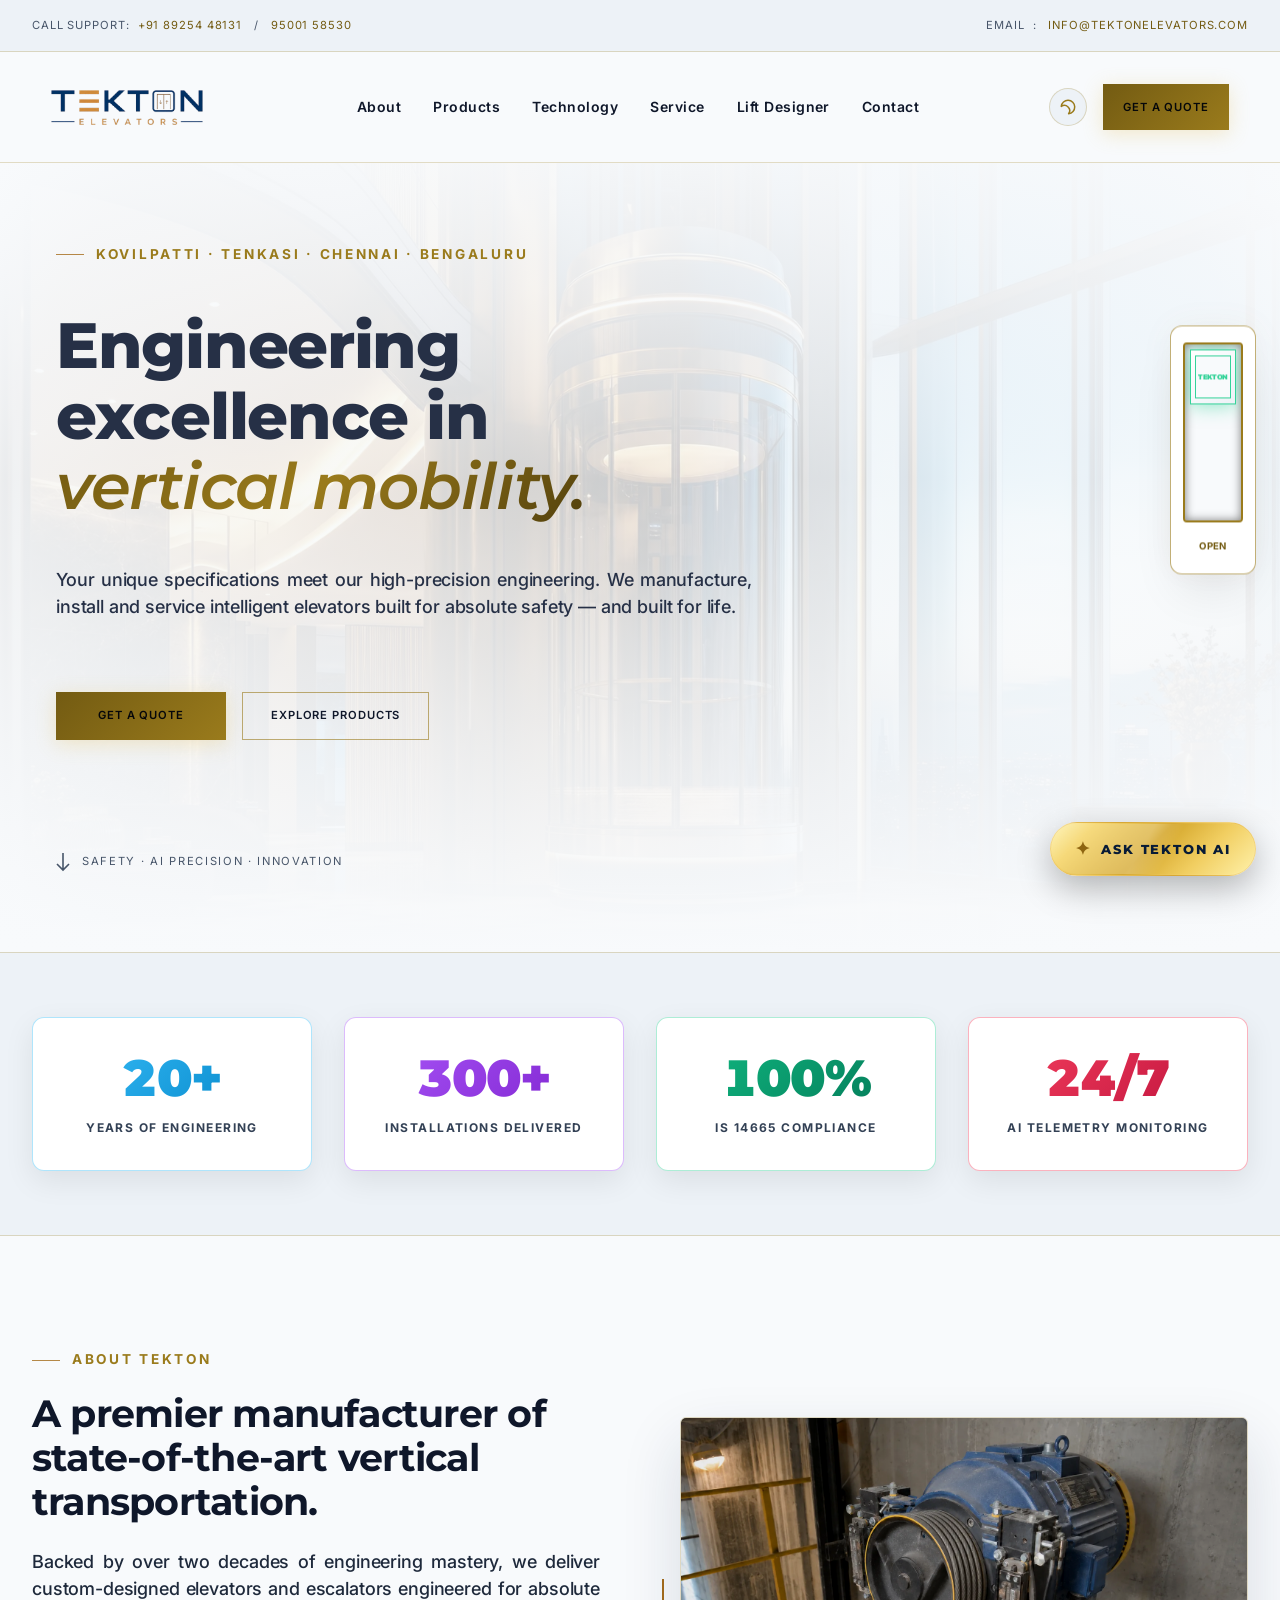
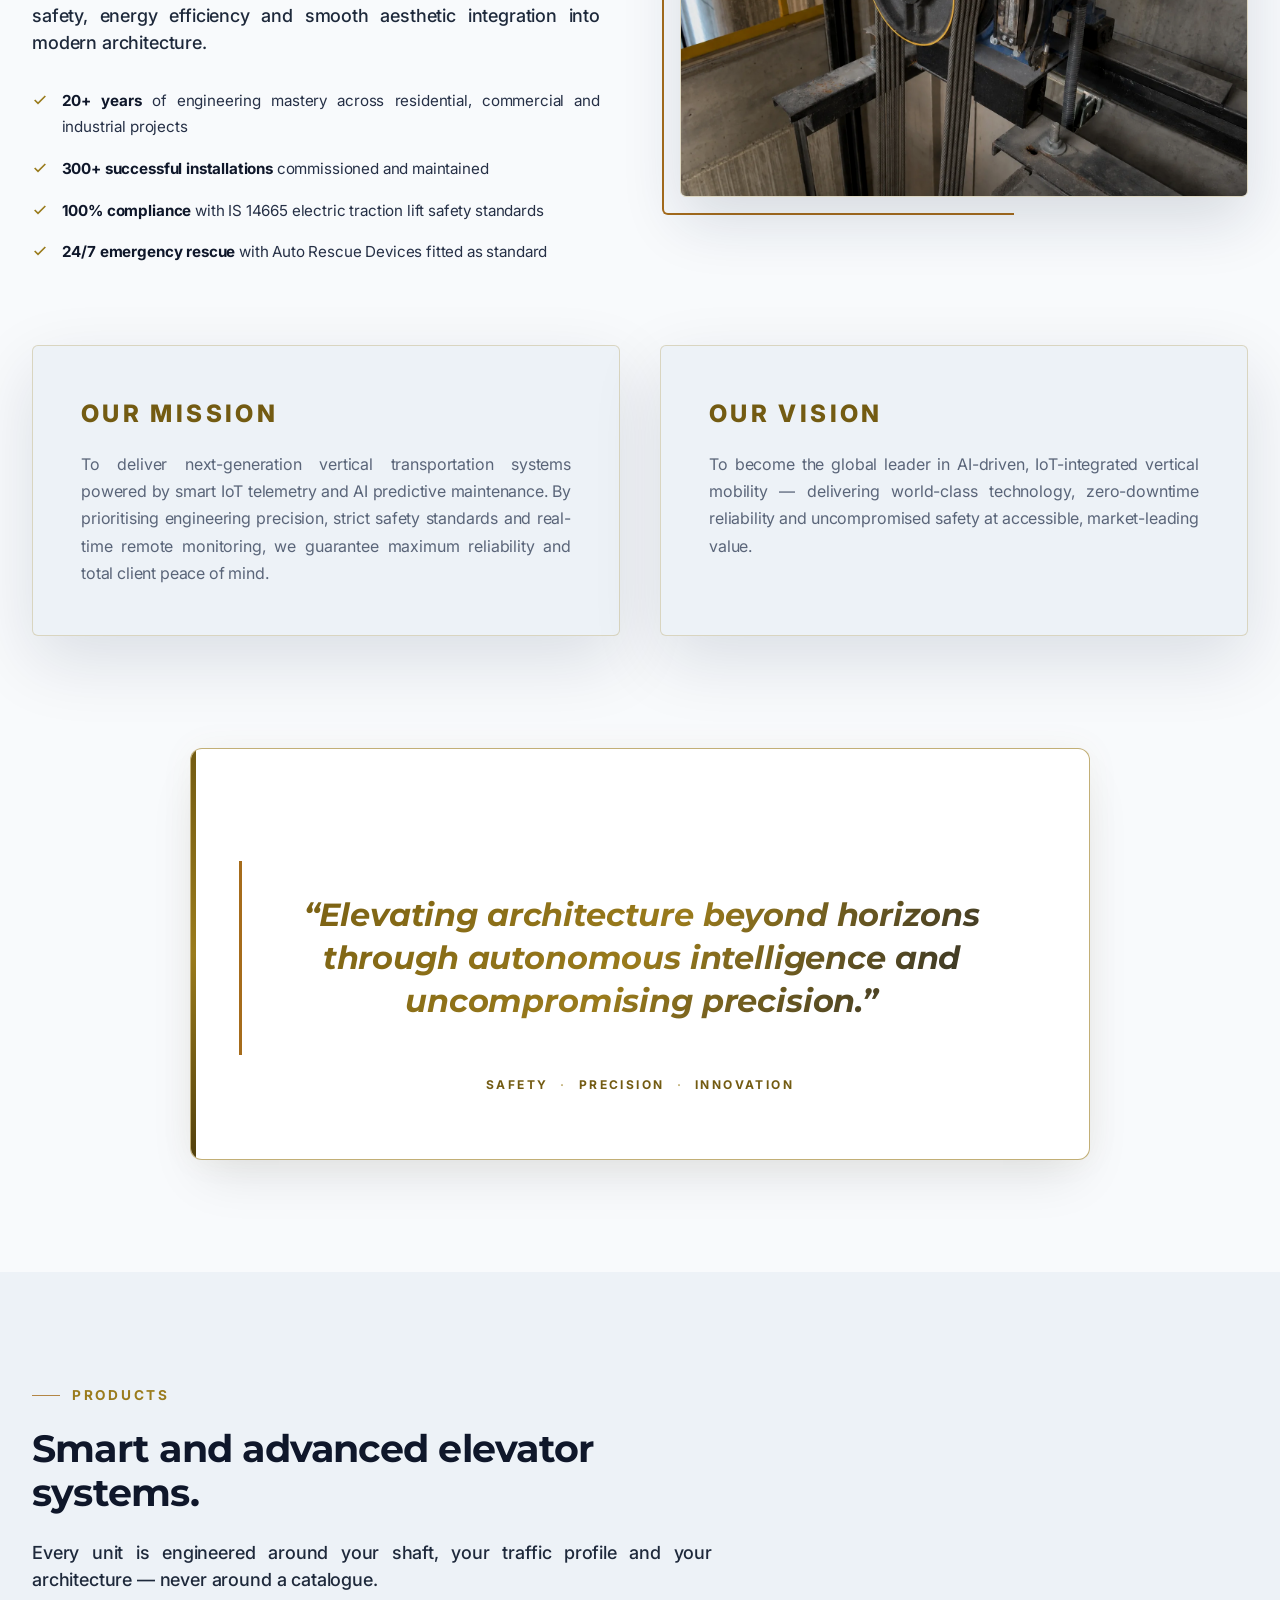
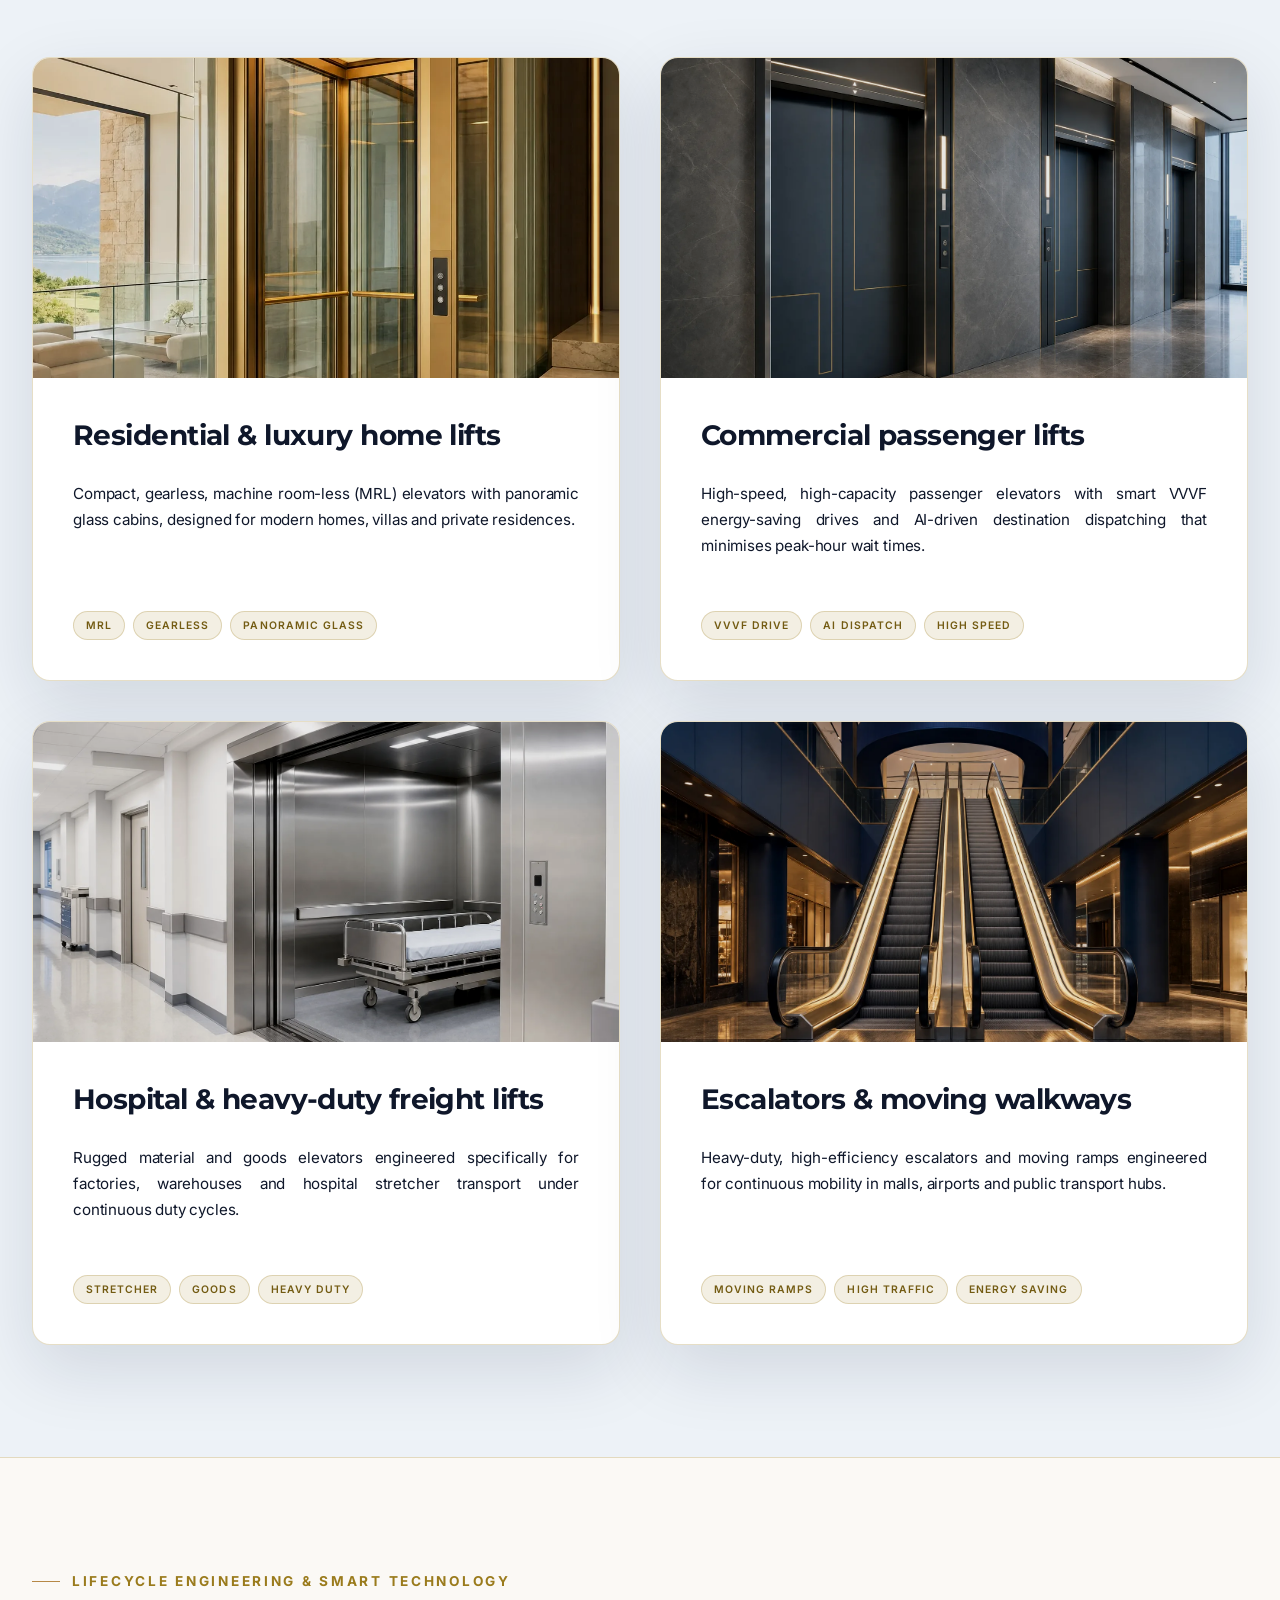
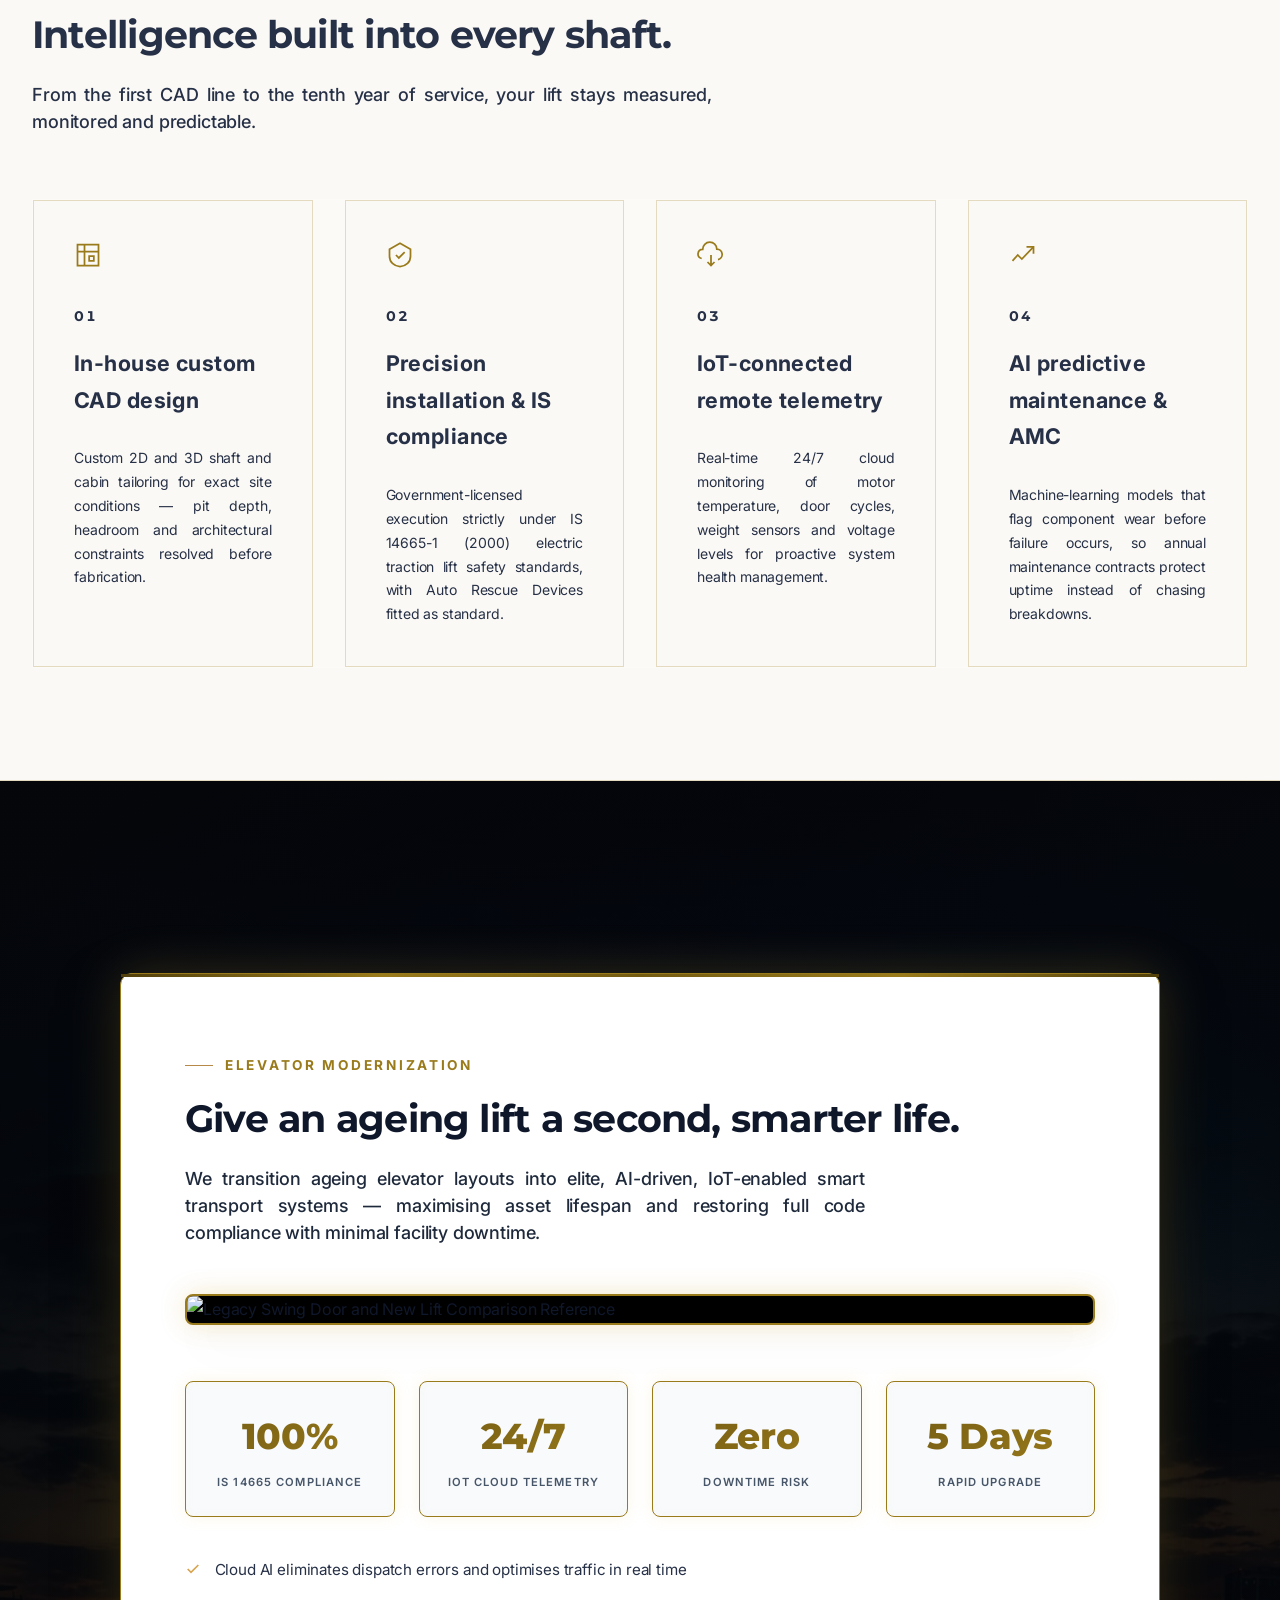
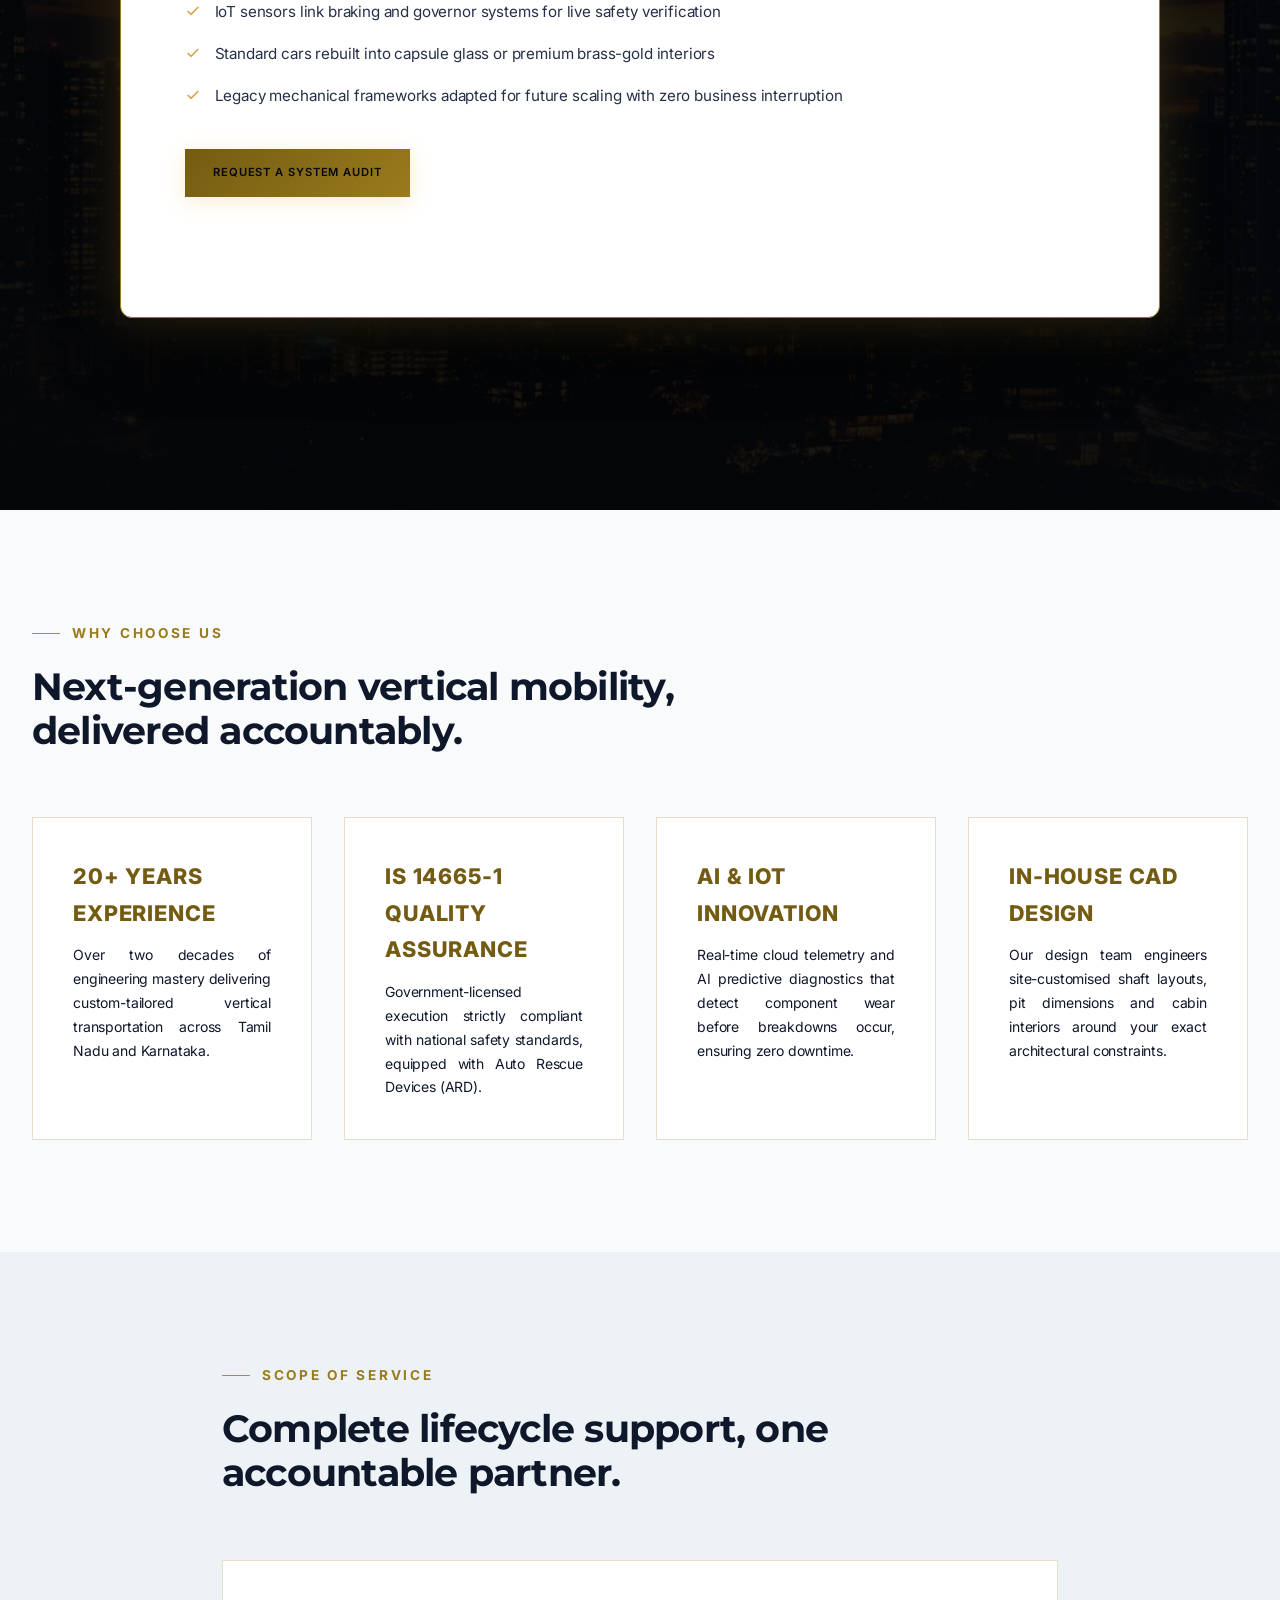
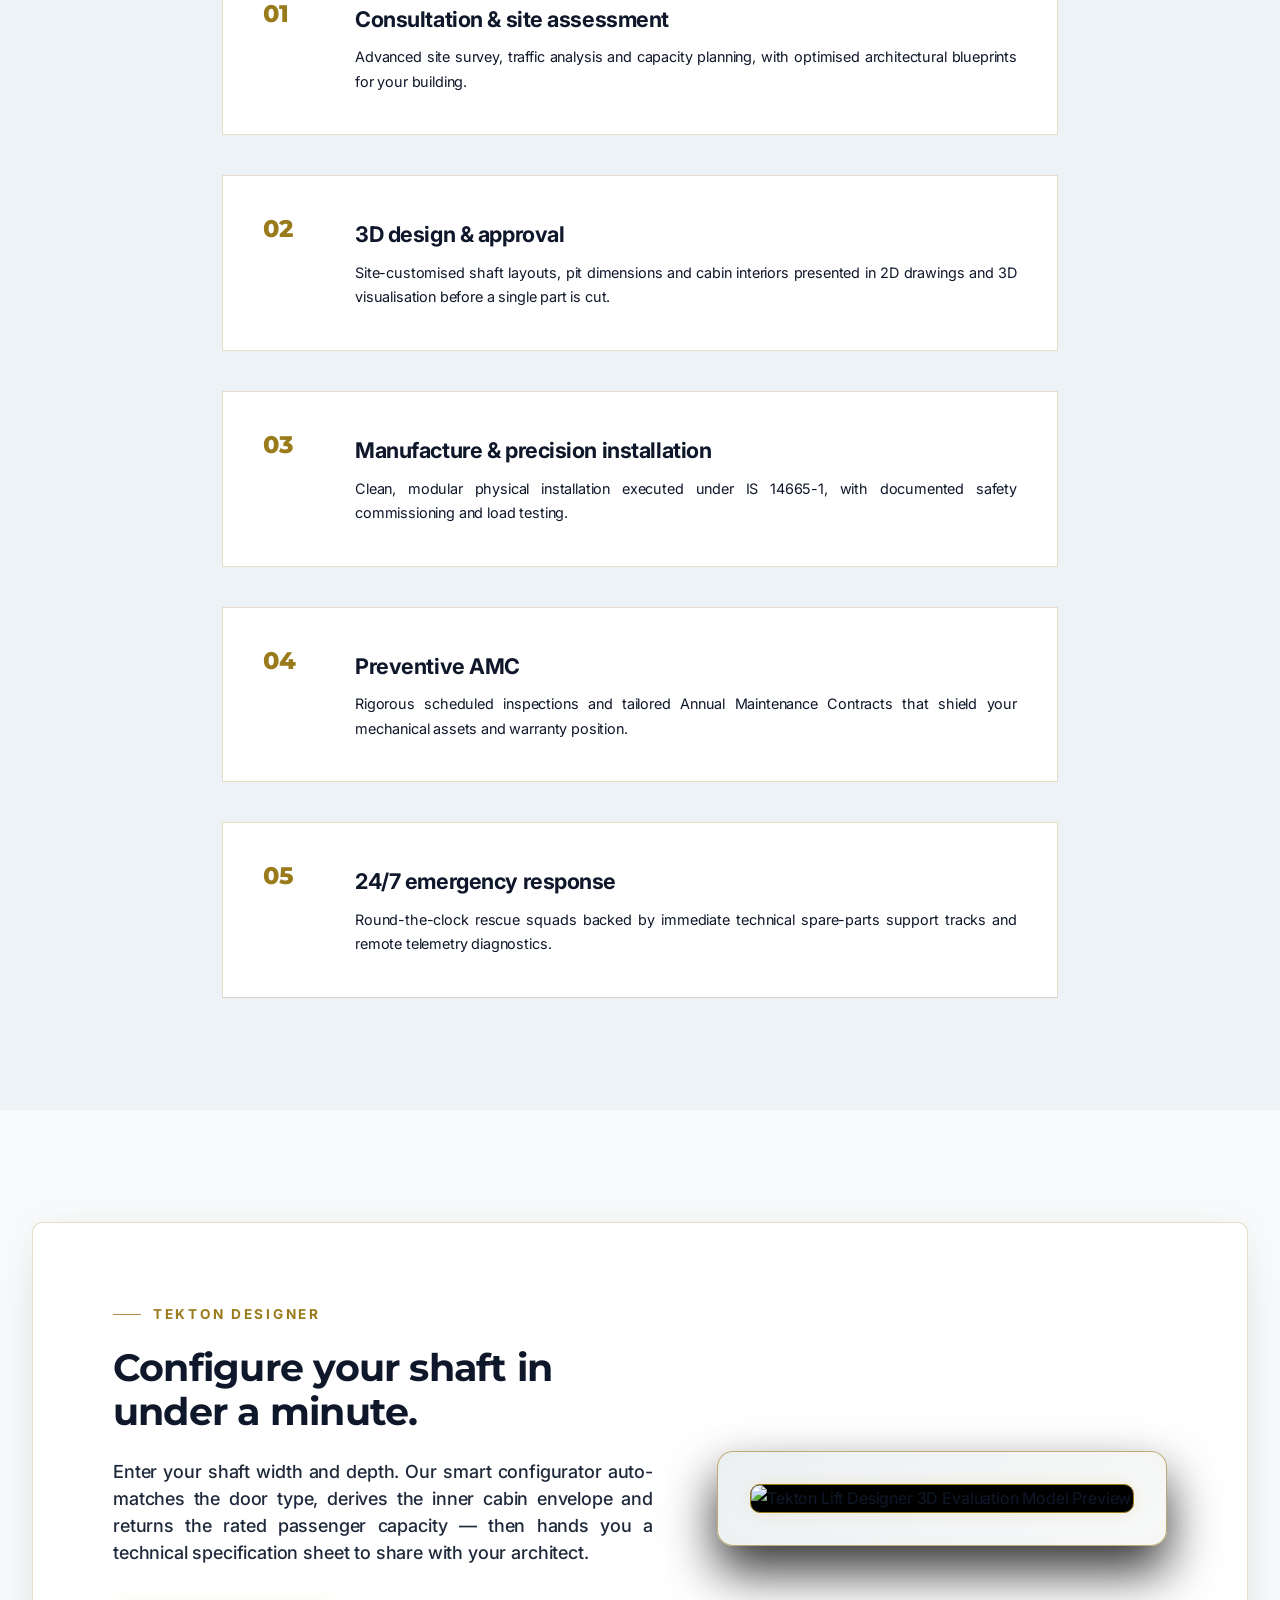
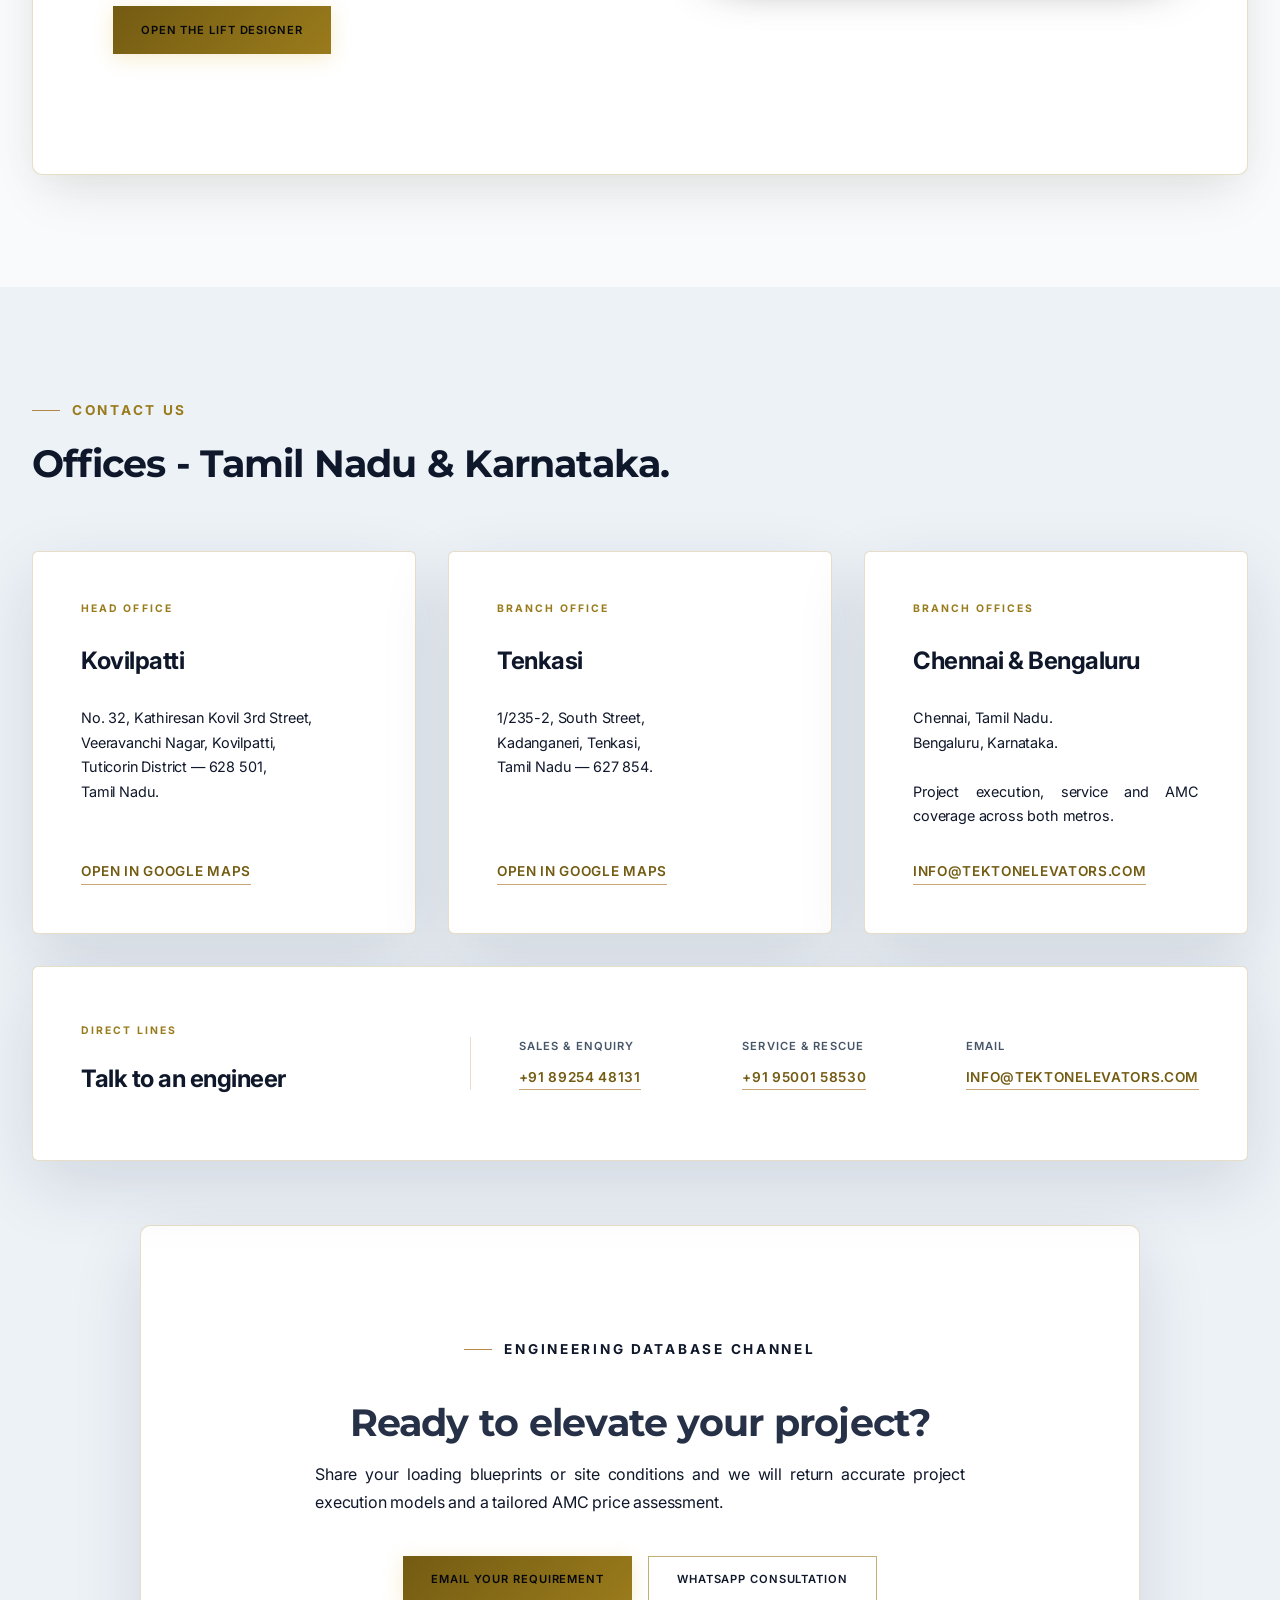
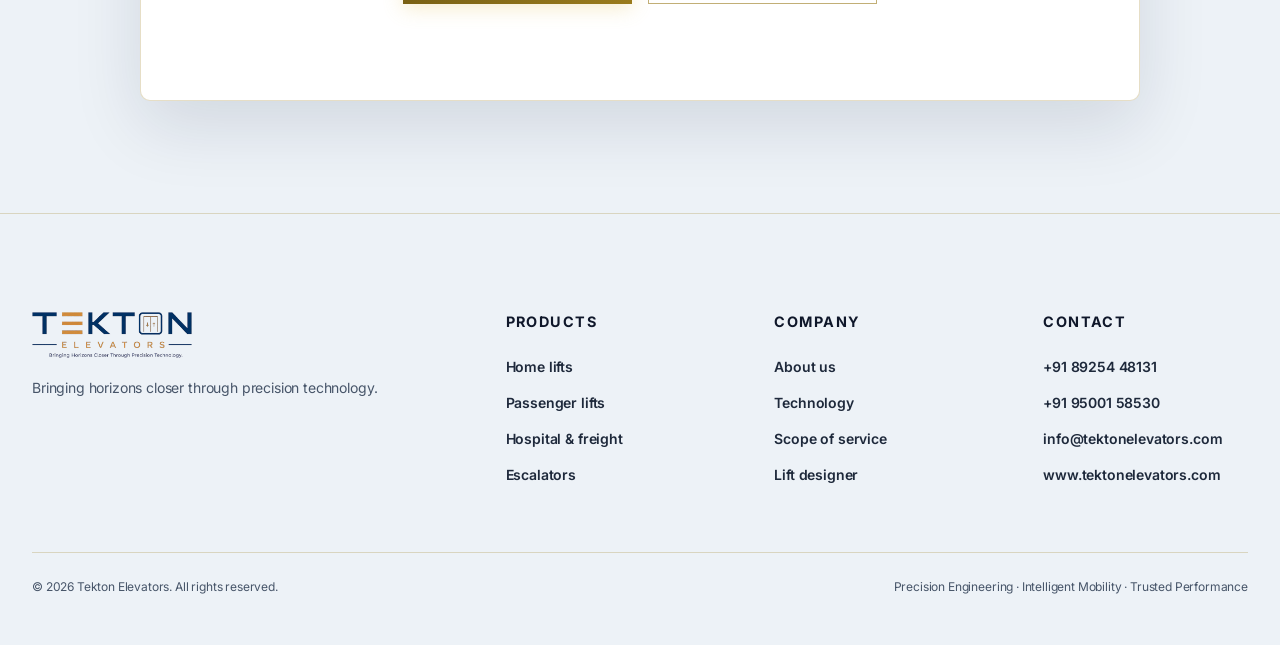
==== commit 9b7465a1: "Change favicon link to PNG format Updated favicon link to use a PNG file instead of SVG." ====
--- a/index.html
+++ b/index.html
@@ -1111,7 +1111,7 @@
     .nav-overlay.is-active { opacity: 1; pointer-events: auto; }
   }
 </style>
-<link rel="icon" href="data:image/svg+xml,%3Csvg xmlns='http://www.w3.org/2000/svg' viewBox='0 0 32 32'%3E%3Crect width='32' height='32' fill='%230E2A52'/%3E%3Crect x='8' y='7' width='16' height='18' fill='none' stroke='%23D9A44F' stroke-width='2'/%3E%3Cpath d='M16 7v18' stroke='%23D9A44F' stroke-width='2'/%3E%3C/svg%3E">
+<link rel="icon" type="image/png" href="./favicon.png">
 <script type="application/ld+json">
 {"@context":"https://schema.org","@type":"LocalBusiness","name":"Tekton Elevators","description":"Manufacturer and service provider of elevators, home lifts and escalators.","url":"https://www.tektonelevators.com","telephone":"+918925448131","email":"info@tektonelevators.com","address":{"@type":"PostalAddress","streetAddress":"No. 32, Kathiresan Kovil 3rd Street, Veeravanchi Nagar","addressLocality":"Kovilpatti","addressRegion":"Tamil Nadu","postalCode":"628501","addressCountry":"IN"},"areaServed":["Tamil Nadu","Karnataka"],"slogan":"Bringing Horizons Closer Through Precision Technology"}
 </script>
